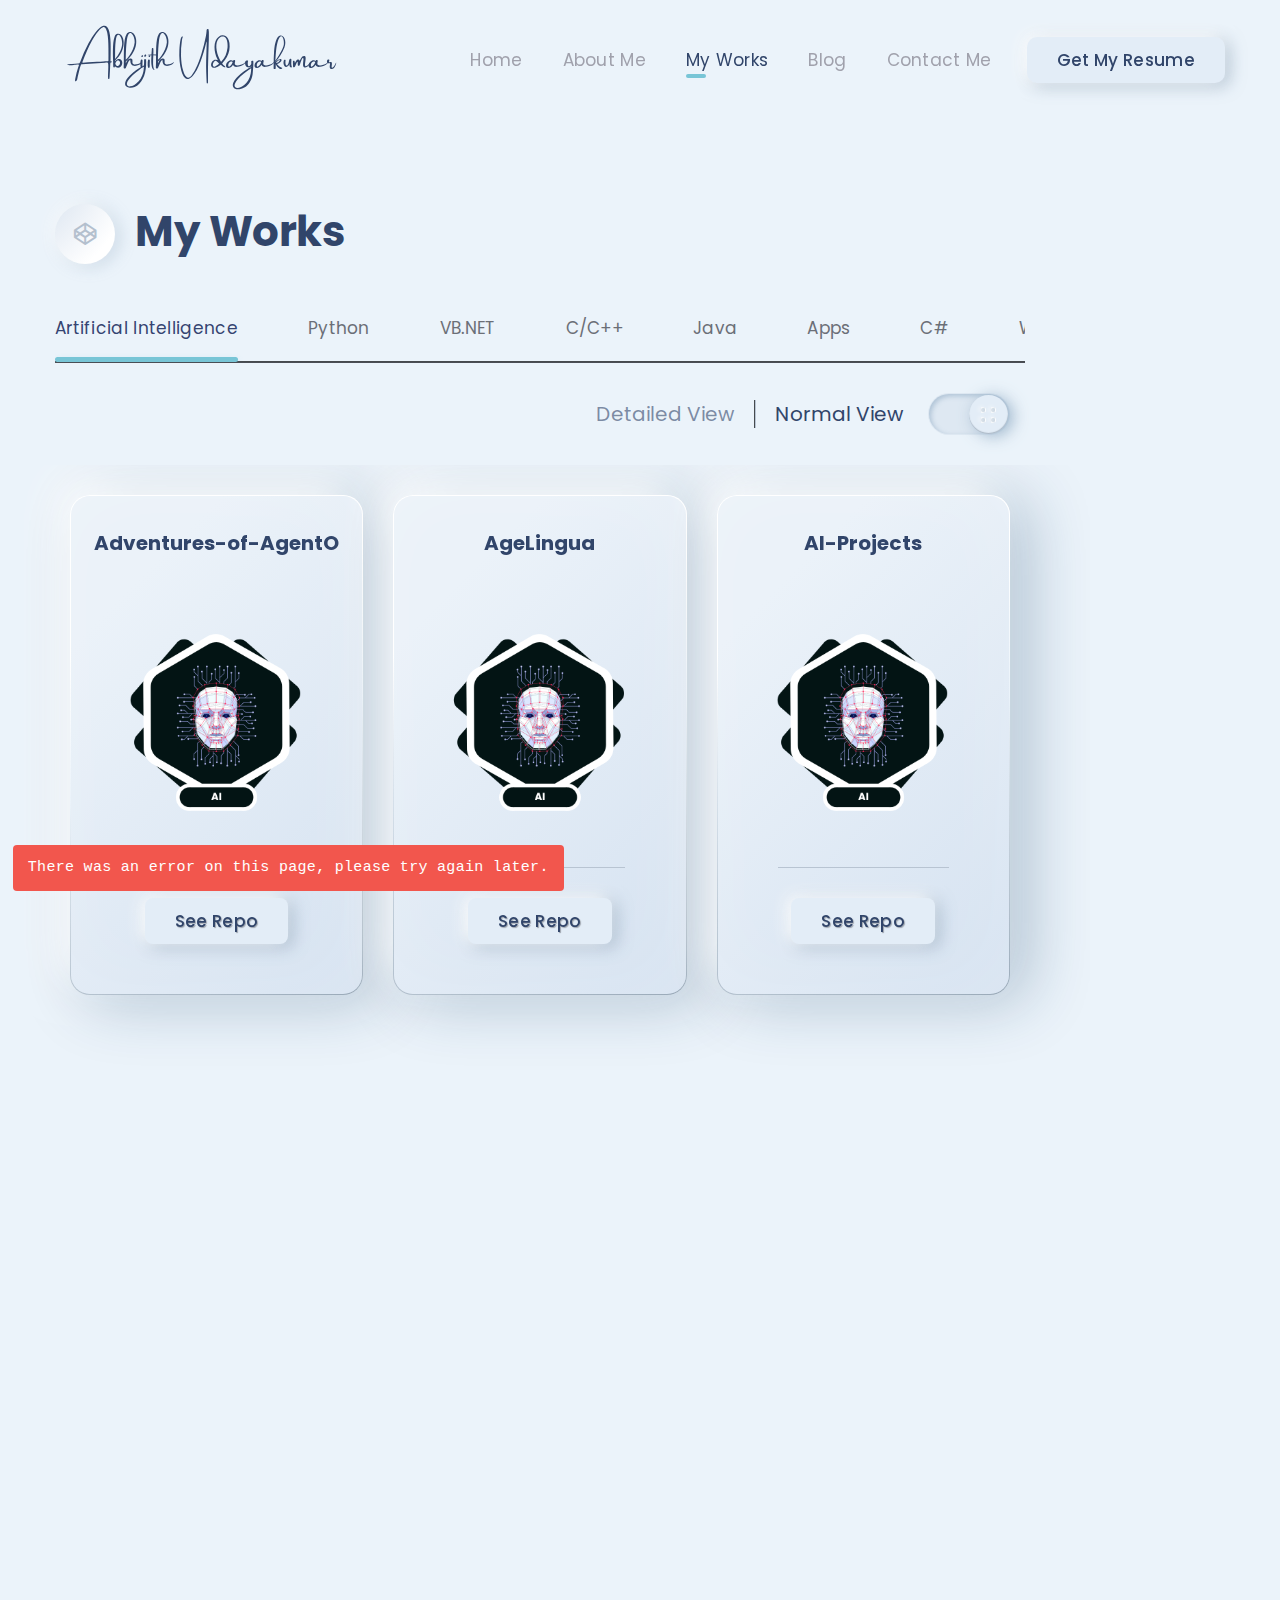
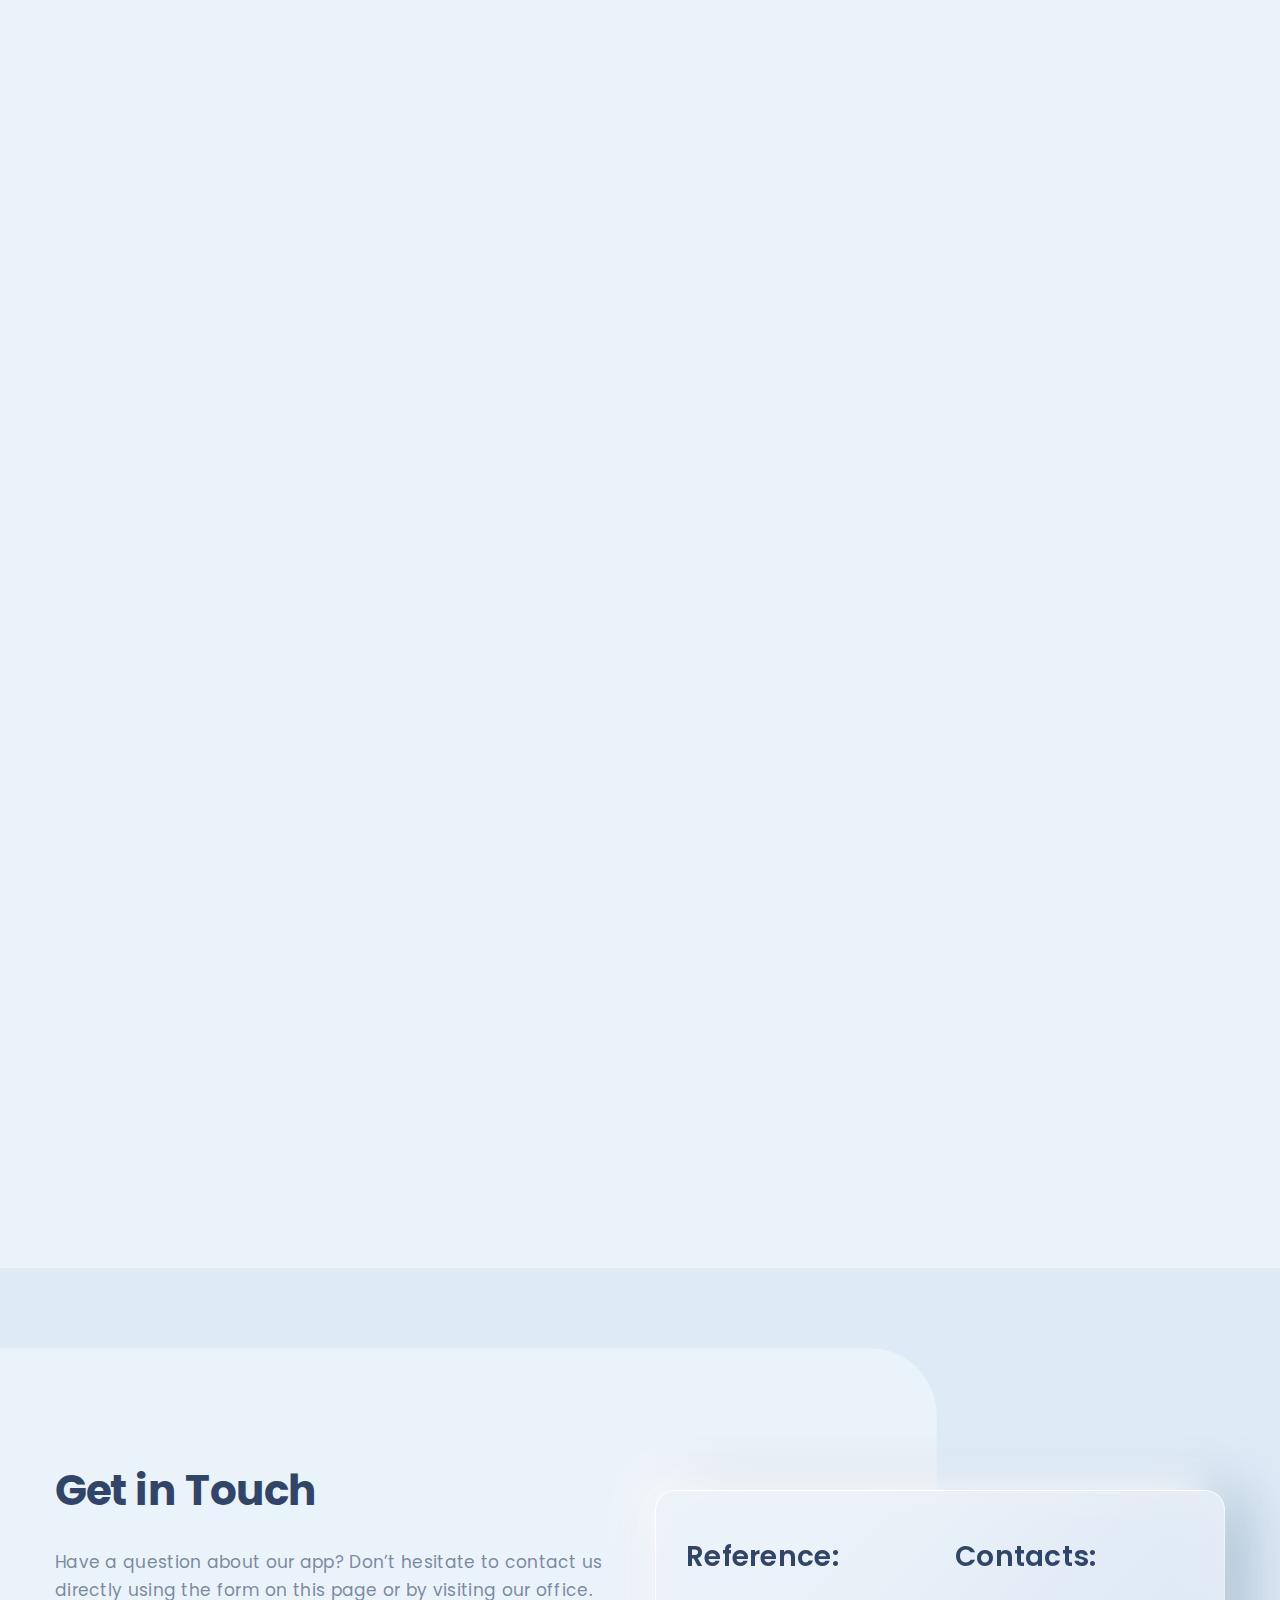
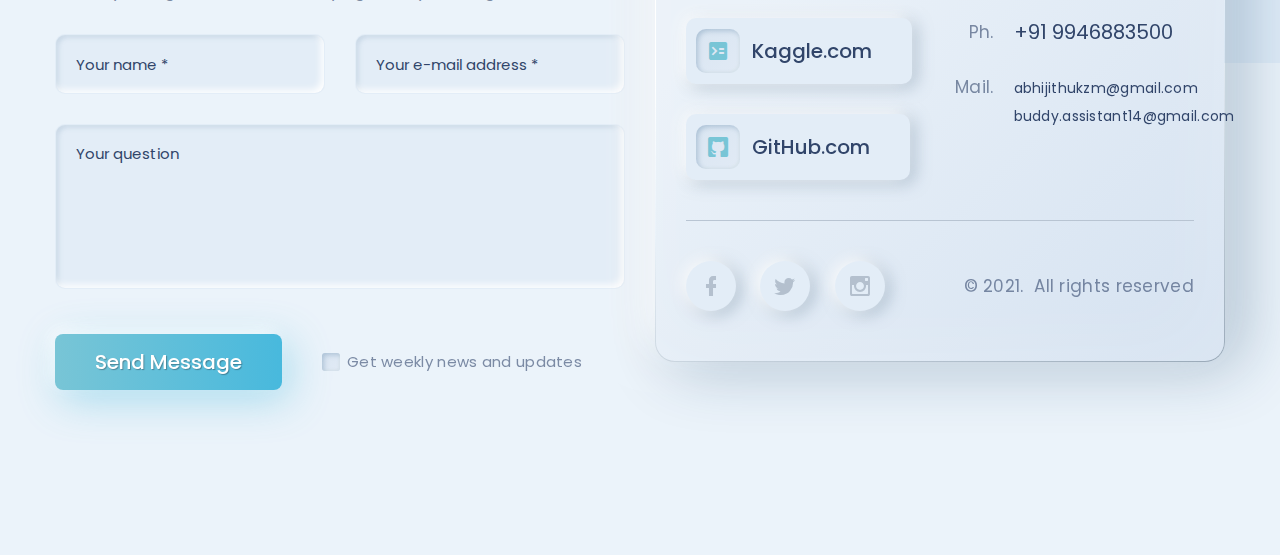
==== work.html @ 02241749 "updated website" ====
<!DOCTYPE html>
<html lang="en" id="zoom_ele">
  <head>
    <title>Abhijith Udayakumar | Portfolio - Works</title>
    <meta charset="utf-8">
    <meta name="viewport" content="width=device-width, height=device-height, initial-scale=1.0">
    <meta http-equiv="X-UA-Compatible" content="IE=edge">
    <script src="components/cdn/3ts2ksMwXvKRuG480KNifJ2_JNM.js"></script><link rel="icon" href="media/favicon.ico" type="image/x-icon">
    <link rel="stylesheet" href="components/base/base-2.css">

    <link rel="preload" as="image" href="media/lang/c.png">
    <link rel="preload" as="image" href="media/lang/cpp.png">
    <link rel="preload" as="image" href="media/lang/csharp.png">
    <link rel="preload" as="image" href="media/lang/dart.png">
    <link rel="preload" as="image" href="media/lang/java.png">
    <link rel="preload" as="image" href="media/lang/jupyter.png">
    <link rel="preload" as="image" href="media/lang/kotlin.png">
    <link rel="preload" as="image" href="media/lang/python.png">
    <link rel="preload" as="image" href="media/lang/vb.png">

    <link rel="preload" as="image" href="media/webs/1.png">
    <link rel="preload" as="image" href="media/webs/2.png">
    <link rel="preload" as="image" href="media/webs/3.png">
    <link rel="preload" as="image" href="media/webs/4.png">
    <link rel="preload" as="image" href="media/webs/5.png">
    <link rel="preload" as="image" href="media/webs/6.png">
    <link rel="preload" as="image" href="media/webs/7.png">
    <link rel="preload" as="image" href="media/webs/8.png">
    <link rel="preload" as="image" href="media/webs/9.png">
    <link rel="preload" as="image" href="media/webs/10.gif">
    <link rel="preload" as="image" href="media/webs/11.png">
    <link rel="preload" as="image" href="media/webs/12.png">
    <link rel="preload" as="image" href="media/webs/13.png">
    <link rel="preload" as="image" href="media/webs/14.png">

    <script src="components/base/core.min.js"></script>
    <script src="components/base/script.js"></script>
    <style type="text/css">
    	#custom.active{
    		color: #354471 !important;
    	}
    	@media only screen and (max-width: 1000px) {
	    	.pc-custom{
	    		display: none !important;
	    	}
    	}
    	@media only screen and (min-width: 1000px) {
	    	.mobile-custom{
	    		display: none !important;
	    	}
	    	.owl-dots
	    	{
	    		display: none !important;
	    	}
	    }
    </style>
    <script type="text/javascript">
    function toggleZoomScreen() {
      var data = document.getElementById('zoom_ele');
       data.style.width = "950px";
       data.style.height = "1080px";
   } 
  </script>
  </head>
  <body>
    <div class="page">
      <!--RD Navbar-->
      <header class="section rd-navbar-wrap">
        <nav class="rd-navbar context">
          <div class="navbar-container">
            <div class="navbar-cell">
              <div class="navbar-panel">
                <button class="navbar-switch" data-multi-switch='{"targets":".rd-navbar","scope":".rd-navbar","isolate":"[data-multi-switch]"}'></button>
                <div class="navbar-logo"><a class="navbar-logo-link" href=""><img class="navbar-logo-inverse" src="media/logo1.svg" alt="Logo" width="300" height="30" loading="lazy"/></a></div>
              </div>
            </div>
            <div class="navbar-spacer"></div>
            <div class="navbar-cell navbar-sidebar">
              <ul class="navbar-navigation rd-navbar-nav fullpage-navigation">
                <li class="navbar-navigation-root-item" data-menuanchor="home"><a class="navbar-navigation-root-link" href="index.html#home">Home</a>
                </li>
                <li class="navbar-navigation-root-item" data-menuanchor="about"><a class="navbar-navigation-root-link" href="index.html#about">About Me</a>
                </li>
                <li class="navbar-navigation-root-item active" data-menuanchor="work"><a class="navbar-navigation-root-link" href="">My Works</a>
                </li>
                
                <li class="navbar-navigation-root-item" data-menuanchor="blog"><a class="navbar-navigation-root-link" href="https://abhijith14.hashnode.dev">Blog</a>
                </li>
                <li class="navbar-navigation-root-item" data-menuanchor="contacts"><a class="navbar-navigation-root-link" href="index.html#contacts">Contact Me</a>
                </li>
              </ul>
            </div>
            <div class="navbar-cell">
              <div class="navbar-subpanel">
                <div class="navbar-subpanel-item">
                  <button class="navbar-button navbar-info-button mdi-dots-vertical" data-multi-switch='{"targets":".rd-navbar","scope":".rd-navbar","class":"navbar-info-active","isolate":"[data-multi-switch]"}'></button>
                  <div class="navbar-info">
                    <button class="btn btn-sm" onclick="window.location.href='https://raw.githubusercontent.com/Abhijith14/Abhijith14/34c38a706bca4529cf2e59bfec46a63a0fd47e17/Resume.pdf';">Get My Resume</button>
                  </div>
                </div>
              </div>
            </div>
          </div>
        </nav>
      </header>
      <br>
      <br>
      <br>
      <br>
      <!-- Features-->
      <section class="section section-md pb-lg-0" id="features">
        <div class="container">
          <div class="row row-10">
            <!-- <div class="col-10 col-sm-8 col-lg-6 col-xxl-7 text-center">
            	<img src="media/image-08-698x554.png" alt="" width="698" height="554">
            </div> -->
            <div class="col-lg-10 col-xxl-12 pb-lg-4">
              <div class="title-icon group-20 mt-xxl-2"><span class="icon icon-circle icon-lg icon-style-4 mdi-codepen"></span>
                <h2 onclick="toggleZoomScreen();">My Works</h2>
              </div>
              <div class="tab tab-line">
                <ul class="nav nav-line nav-line-mod-2 bigger active">
                
            <li class="nav-item" role="presentation"><a id="custom" class="nav-link show active" href="#tabs-1" data-toggle="tab">Artificial Intelligence</a></li>
            
            <li class="nav-item" role="presentation"><a id="custom" class="nav-link" href="#tabs-2" data-toggle="tab">Python</a></li>
            
            <li class="nav-item" role="presentation"><a id="custom" class="nav-link" href="#tabs-3" data-toggle="tab">VB.NET</a></li>
            
            <li class="nav-item" role="presentation"><a id="custom" class="nav-link" href="#tabs-4" data-toggle="tab">C/C++</a></li>
            
            <li class="nav-item" role="presentation"><a id="custom" class="nav-link" href="#tabs-5" data-toggle="tab">Java</a></li>
            
            <li class="nav-item" role="presentation"><a id="custom" class="nav-link" href="#tabs-6" data-toggle="tab">Apps</a></li>
            
            <li class="nav-item" role="presentation"><a id="custom" class="nav-link" href="#tabs-7" data-toggle="tab">C#</a></li>
            
            <li class="nav-item" role="presentation"><a id="custom" class="nav-link" href="#tabs-8" data-toggle="tab">Websites</a></li>
            
            <li class="nav-item" role="presentation"><a id="custom" class="nav-link" href="#tabs-9" data-toggle="tab">Others</a></li>
            
                 <!-- <li class="nav-item" role="presentation"><a id="custom" class="nav-link show active" href="#tabs-1-1" data-toggle="tab">Python</a></li>
                  <li class="nav-item" role="presentation"><a id="custom" class="nav-link" href="#tabs-1-2" data-toggle="tab">Machine Learning</a></li>
                  <li class="nav-item" role="presentation"><a id="custom" class="nav-link" href="#tabs-1-3" data-toggle="tab">Java</a></li>
                  <li class="nav-item" role="presentation"><a id="custom" class="nav-link" href="#tabs-1-4" data-toggle="tab">C/C++</a></li>
                  <li class="nav-item" role="presentation"><a id="custom" class="nav-link" href="#tabs-1-5" data-toggle="tab">C#</a></li>
                  <li class="nav-item" role="presentation"><a id="custom" class="nav-link" href="#tabs-1-6" data-toggle="tab">VB.NET</a></li>
                  <li class="nav-item" role="presentation"><a id="custom" class="nav-link" href="#tabs-1-7" data-toggle="tab">Websites</a></li>
                  <li class="nav-item" role="presentation"><a id="custom" class="nav-link" href="#tabs-1-8" data-toggle="tab">Apps</a></li> -->
                </ul>
                <!-- Tab panes-->
                <div class="tab-content pt-3">
                  
    
    <!-- Artificial Intelligence -->
    
            <div class="tab-pane fade show active" id="tabs-1">
            
                    <div class="container position-relative">
          <div class="group-20 d-sm-flex align-items-sm-end justify-content-sm-between text-center">
            <h2></h2>
            <div>
                    <!-- Multi switch-->
                    <div class="switch-text group-25 d-inline-flex align-items-center justify-content-center" id="multiswitch">
                      <div><span class="switch-text-left biggest">Detailed View</span><span class="switch-text-right biggest ml-2 border-left pl-2">Normal View</span></div>
                            <div class="switch-toggle-modern" data-multi-switch='{"targets":"#multiswitch, #pricing-group","state":true}'>
                              <div class="guide"></div>
                              <div class="slider">
                                <div class="slider-dot"></div>
                                <div class="slider-dot"></div>
                              </div>
                            </div>
                    </div>
            </div>
          </div>

          <div class="pricing-group offset-xs" id="pricing-group">
            <!-- Row 1 -->
                <div class="owl-carousel owl-style-1 owl-item-end" data-owl="{&quot;loop&quot;:false,&quot;mouseDrag&quot;:false,&quot;dots&quot;:true,&quot;autoplay&quot;:false,&quot;responsive&quot;:{&quot;768&quot;:{&quot;items&quot;:2},&quot;992&quot;:{&quot;items&quot;:3},&quot;1600&quot;:{&quot;items&quot;:3,&quot;margin&quot;:90}}}">
            
        <!-- Project 1 -->
                    <article class="pricing pricing-primary block block-sm block-center" data-animate='{"class":"fadeInUp"}'><div class="pricing-body">
                        <div class="pricing-title biggest h2">Adventures-of-AgentO</div>
                        <img src="media/lang/ai.png" loading="lazy">
                        <div class="pricing-divider">
                          <hr class="divider">
                        </div>
                        <div class="pricing-list pricing-year">
                          
                          <ul class="list list-marked-check d-inline-block text-left">
                            <li class="list-item">Contributors : 1</li>
                            <li class="list-item">Issues : 0</li>
                            <li class="list-item">Stars : 6</li>
                            <li class="list-item">Forks : 0</li>
                            <li class="list-item disabled">Description : Adventures of Agent Omanakuttan, a prolog code.</li>
                          </ul>
                        </div>
                        <div class="pricing-btn">
                          <button class="btn btn-sm" onclick='window.open("https://github.com/Abhijith14/Adventures-of-AgentO");'>See Repo</button>
                        </div>
                      </div>
                    </article>
        
        <!-- Project 2 -->
                    <article class="pricing pricing-primary block block-sm block-center" data-animate='{"class":"fadeInUp"}'><div class="pricing-body">
                        <div class="pricing-title biggest h2">AgeLingua</div>
                        <img src="media/lang/ai.png" loading="lazy">
                        <div class="pricing-divider">
                          <hr class="divider">
                        </div>
                        <div class="pricing-list pricing-year">
                          
                          <ul class="list list-marked-check d-inline-block text-left">
                            <li class="list-item">Contributors : 1</li>
                            <li class="list-item">Issues : 0</li>
                            <li class="list-item">Stars : 2</li>
                            <li class="list-item">Forks : 0</li>
                            <li class="list-item disabled">Description : Analysing dialogues between speakers of different ages</li>
                          </ul>
                        </div>
                        <div class="pricing-btn">
                          <button class="btn btn-sm" onclick='window.open("https://github.com/Abhijith14/AgeLingua");'>See Repo</button>
                        </div>
                      </div>
                    </article>
        
        <!-- Project 3 -->
                    <article class="pricing pricing-primary block block-sm block-center" data-animate='{"class":"fadeInUp"}'><div class="pricing-body">
                        <div class="pricing-title biggest h2">AI-Projects</div>
                        <img src="media/lang/ai.png" loading="lazy">
                        <div class="pricing-divider">
                          <hr class="divider">
                        </div>
                        <div class="pricing-list pricing-year">
                          
                          <ul class="list list-marked-check d-inline-block text-left">
                            <li class="list-item">Contributors : 1</li>
                            <li class="list-item">Issues : 0</li>
                            <li class="list-item">Stars : 7</li>
                            <li class="list-item">Forks : 0</li>
                            <li class="list-item disabled">Description : Projects and assessments that I do for my masters degree</li>
                          </ul>
                        </div>
                        <div class="pricing-btn">
                          <button class="btn btn-sm" onclick='window.open("https://github.com/Abhijith14/AI-Projects");'>See Repo</button>
                        </div>
                      </div>
                    </article>
        <!-- mobile view -->
                        <!-- Project 4 (in mobile) -->
                        <article class="pricing pricing-primary block block-sm block-center mobile-custom"
                          data-animate='{"class":"fadeInUp"}'>
                          <div class="pricing-body">
                            <div class="pricing-title biggest h2">Blood-Cell-Classification-CNN</div>
                            <img src="media/lang/ai.png" loading="lazy">
                            <div class="pricing-divider">
                              <hr class="divider">
                            </div>
                            <div class="pricing-list pricing-year">

                              <ul class="list list-marked-check d-inline-block text-left">
                                <li class="list-item">Contributors : 1</li>
                                <li class="list-item">Issues : 0</li>
                                <li class="list-item">Stars : 7</li>
                                <li class="list-item">Forks : 0</li>
                                <li class="list-item disabled">Description : Blood Cell Classification - CNN
                                </li>
                              </ul>
                            </div>
                            <div class="pricing-btn">
                              <button class="btn btn-sm"
                                onclick='window.open("https://github.com/Abhijith14/Blood-Cell-Classification-CNN");'>See
                                Repo</button>
                            </div>
                          </div>
                        </article>
        
                        <!-- Project 5 (in mobile) -->
                        <article class="pricing pricing-primary block block-sm block-center mobile-custom"
                          data-animate='{"class":"fadeInUp"}'>
                          <div class="pricing-body">
                            <div class="pricing-title biggest h2">Body-Fat-prediction-Regression</div>
                            <img src="media/lang/ai.png" loading="lazy">
                            <div class="pricing-divider">
                              <hr class="divider">
                            </div>
                            <div class="pricing-list pricing-year">

                              <ul class="list list-marked-check d-inline-block text-left">
                                <li class="list-item">Contributors : 1</li>
                                <li class="list-item">Issues : 0</li>
                                <li class="list-item">Stars : 7</li>
                                <li class="list-item">Forks : 0</li>
                                <li class="list-item disabled">Description : Body Fat prediction - Regression
                                </li>
                              </ul>
                            </div>
                            <div class="pricing-btn">
                              <button class="btn btn-sm"
                                onclick='window.open("https://github.com/Abhijith14/Body-Fat-prediction-Regression");'>See
                                Repo</button>
                            </div>
                          </div>
                        </article>
        
                        <!-- Project 6 (in mobile) -->
                        <article class="pricing pricing-primary block block-sm block-center mobile-custom"
                          data-animate='{"class":"fadeInUp"}'>
                          <div class="pricing-body">
                            <div class="pricing-title biggest h2">Cognitive-Application</div>
                            <img src="media/lang/ai.png" loading="lazy">
                            <div class="pricing-divider">
                              <hr class="divider">
                            </div>
                            <div class="pricing-list pricing-year">

                              <ul class="list list-marked-check d-inline-block text-left">
                                <li class="list-item">Contributors : 1</li>
                                <li class="list-item">Issues : 0</li>
                                <li class="list-item">Stars : 7</li>
                                <li class="list-item">Forks : 0</li>
                                <li class="list-item disabled">Description : Tasks from Cognitive Application Program
                                </li>
                              </ul>
                            </div>
                            <div class="pricing-btn">
                              <button class="btn btn-sm"
                                onclick='window.open("https://github.com/Abhijith14/Cognitive-Application");'>See
                                Repo</button>
                            </div>
                          </div>
                        </article>
        
                        <!-- Project 7 (in mobile) -->
                        <article class="pricing pricing-primary block block-sm block-center mobile-custom"
                          data-animate='{"class":"fadeInUp"}'>
                          <div class="pricing-body">
                            <div class="pricing-title biggest h2">Data-Analysis-Python</div>
                            <img src="media/lang/ai.png" loading="lazy">
                            <div class="pricing-divider">
                              <hr class="divider">
                            </div>
                            <div class="pricing-list pricing-year">

                              <ul class="list list-marked-check d-inline-block text-left">
                                <li class="list-item">Contributors : 1</li>
                                <li class="list-item">Issues : 0</li>
                                <li class="list-item">Stars : 10</li>
                                <li class="list-item">Forks : 0</li>
                                <li class="list-item disabled">Description : This covers all the basic fundamentals of data analysis with Python and Pandas. All codes and visualization results can be found.
                                </li>
                              </ul>
                            </div>
                            <div class="pricing-btn">
                              <button class="btn btn-sm"
                                onclick='window.open("https://github.com/Abhijith14/Data-Analysis-Python");'>See
                                Repo</button>
                            </div>
                          </div>
                        </article>
        
                        <!-- Project 8 (in mobile) -->
                        <article class="pricing pricing-primary block block-sm block-center mobile-custom"
                          data-animate='{"class":"fadeInUp"}'>
                          <div class="pricing-body">
                            <div class="pricing-title biggest h2">data-science-interviews</div>
                            <img src="media/lang/ai.png" loading="lazy">
                            <div class="pricing-divider">
                              <hr class="divider">
                            </div>
                            <div class="pricing-list pricing-year">

                              <ul class="list list-marked-check d-inline-block text-left">
                                <li class="list-item">Contributors : 70</li>
                                <li class="list-item">Issues : 0</li>
                                <li class="list-item">Stars : 10</li>
                                <li class="list-item">Forks : 0</li>
                                <li class="list-item disabled">Description : Data science interview questions and answers
                                </li>
                              </ul>
                            </div>
                            <div class="pricing-btn">
                              <button class="btn btn-sm"
                                onclick='window.open("https://github.com/Abhijith14/data-science-interviews");'>See
                                Repo</button>
                            </div>
                          </div>
                        </article>
        
                        <!-- Project 9 (in mobile) -->
                        <article class="pricing pricing-primary block block-sm block-center mobile-custom"
                          data-animate='{"class":"fadeInUp"}'>
                          <div class="pricing-body">
                            <div class="pricing-title biggest h2">Decision-Making-and-Decision-Trees-Symbolic-AI</div>
                            <img src="media/lang/ai.png" loading="lazy">
                            <div class="pricing-divider">
                              <hr class="divider">
                            </div>
                            <div class="pricing-list pricing-year">

                              <ul class="list list-marked-check d-inline-block text-left">
                                <li class="list-item">Contributors : 1</li>
                                <li class="list-item">Issues : 0</li>
                                <li class="list-item">Stars : 7</li>
                                <li class="list-item">Forks : 0</li>
                                <li class="list-item disabled">Description : Decision Making and Decision Trees - Symbolic AI
                                </li>
                              </ul>
                            </div>
                            <div class="pricing-btn">
                              <button class="btn btn-sm"
                                onclick='window.open("https://github.com/Abhijith14/Decision-Making-and-Decision-Trees-Symbolic-AI");'>See
                                Repo</button>
                            </div>
                          </div>
                        </article>
        
                        <!-- Project 10 (in mobile) -->
                        <article class="pricing pricing-primary block block-sm block-center mobile-custom"
                          data-animate='{"class":"fadeInUp"}'>
                          <div class="pricing-body">
                            <div class="pricing-title biggest h2">deep-learning-coursera</div>
                            <img src="media/lang/ai.png" loading="lazy">
                            <div class="pricing-divider">
                              <hr class="divider">
                            </div>
                            <div class="pricing-list pricing-year">

                              <ul class="list list-marked-check d-inline-block text-left">
                                <li class="list-item">Contributors : 6</li>
                                <li class="list-item">Issues : 0</li>
                                <li class="list-item">Stars : 7</li>
                                <li class="list-item">Forks : 0</li>
                                <li class="list-item disabled">Description : Deep Learning Specialization by Andrew Ng on Coursera.
                                </li>
                              </ul>
                            </div>
                            <div class="pricing-btn">
                              <button class="btn btn-sm"
                                onclick='window.open("https://github.com/Abhijith14/deep-learning-coursera");'>See
                                Repo</button>
                            </div>
                          </div>
                        </article>
        
                        <!-- Project 11 (in mobile) -->
                        <article class="pricing pricing-primary block block-sm block-center mobile-custom"
                          data-animate='{"class":"fadeInUp"}'>
                          <div class="pricing-body">
                            <div class="pricing-title biggest h2">DeepCovidX</div>
                            <img src="media/lang/ai.png" loading="lazy">
                            <div class="pricing-divider">
                              <hr class="divider">
                            </div>
                            <div class="pricing-list pricing-year">

                              <ul class="list list-marked-check d-inline-block text-left">
                                <li class="list-item">Contributors : 1</li>
                                <li class="list-item">Issues : 0</li>
                                <li class="list-item">Stars : 2</li>
                                <li class="list-item">Forks : 0</li>
                                <li class="list-item disabled">Description : Detect Covid-19 from Chest X-Ray Images using neural networks
                                </li>
                              </ul>
                            </div>
                            <div class="pricing-btn">
                              <button class="btn btn-sm"
                                onclick='window.open("https://github.com/Abhijith14/DeepCovidX");'>See
                                Repo</button>
                            </div>
                          </div>
                        </article>
        
                        <!-- Project 12 (in mobile) -->
                        <article class="pricing pricing-primary block block-sm block-center mobile-custom"
                          data-animate='{"class":"fadeInUp"}'>
                          <div class="pricing-body">
                            <div class="pricing-title biggest h2">discord-bot</div>
                            <img src="media/lang/ai.png" loading="lazy">
                            <div class="pricing-divider">
                              <hr class="divider">
                            </div>
                            <div class="pricing-list pricing-year">

                              <ul class="list list-marked-check d-inline-block text-left">
                                <li class="list-item">Contributors : 1</li>
                                <li class="list-item">Issues : 0</li>
                                <li class="list-item">Stars : 11</li>
                                <li class="list-item">Forks : 13</li>
                                <li class="list-item disabled">Description : A feature-rich bot for Discord. Add bot to your server, 👇
                                </li>
                              </ul>
                            </div>
                            <div class="pricing-btn">
                              <button class="btn btn-sm"
                                onclick='window.open("https://github.com/Abhijith14/discord-bot");'>See
                                Repo</button>
                            </div>
                          </div>
                        </article>
        
                        <!-- Project 13 (in mobile) -->
                        <article class="pricing pricing-primary block block-sm block-center mobile-custom"
                          data-animate='{"class":"fadeInUp"}'>
                          <div class="pricing-body">
                            <div class="pricing-title biggest h2">Ear-segmentation-ai</div>
                            <img src="media/lang/ai.png" loading="lazy">
                            <div class="pricing-divider">
                              <hr class="divider">
                            </div>
                            <div class="pricing-list pricing-year">

                              <ul class="list list-marked-check d-inline-block text-left">
                                <li class="list-item">Contributors : 2</li>
                                <li class="list-item">Issues : 0</li>
                                <li class="list-item">Stars : 7</li>
                                <li class="list-item">Forks : 0</li>
                                <li class="list-item disabled">Description : 
                                </li>
                              </ul>
                            </div>
                            <div class="pricing-btn">
                              <button class="btn btn-sm"
                                onclick='window.open("https://github.com/Abhijith14/Ear-segmentation-ai");'>See
                                Repo</button>
                            </div>
                          </div>
                        </article>
        
                        <!-- Project 14 (in mobile) -->
                        <article class="pricing pricing-primary block block-sm block-center mobile-custom"
                          data-animate='{"class":"fadeInUp"}'>
                          <div class="pricing-body">
                            <div class="pricing-title biggest h2">ECG-Classification</div>
                            <img src="media/lang/ai.png" loading="lazy">
                            <div class="pricing-divider">
                              <hr class="divider">
                            </div>
                            <div class="pricing-list pricing-year">

                              <ul class="list list-marked-check d-inline-block text-left">
                                <li class="list-item">Contributors : 1</li>
                                <li class="list-item">Issues : 0</li>
                                <li class="list-item">Stars : 7</li>
                                <li class="list-item">Forks : 0</li>
                                <li class="list-item disabled">Description : ECG Classification
                                </li>
                              </ul>
                            </div>
                            <div class="pricing-btn">
                              <button class="btn btn-sm"
                                onclick='window.open("https://github.com/Abhijith14/ECG-Classification");'>See
                                Repo</button>
                            </div>
                          </div>
                        </article>
        
                        <!-- Project 15 (in mobile) -->
                        <article class="pricing pricing-primary block block-sm block-center mobile-custom"
                          data-animate='{"class":"fadeInUp"}'>
                          <div class="pricing-body">
                            <div class="pricing-title biggest h2">ECG-Classification-RNN</div>
                            <img src="media/lang/ai.png" loading="lazy">
                            <div class="pricing-divider">
                              <hr class="divider">
                            </div>
                            <div class="pricing-list pricing-year">

                              <ul class="list list-marked-check d-inline-block text-left">
                                <li class="list-item">Contributors : 1</li>
                                <li class="list-item">Issues : 0</li>
                                <li class="list-item">Stars : 7</li>
                                <li class="list-item">Forks : 0</li>
                                <li class="list-item disabled">Description : ECG Classification - RNN
                                </li>
                              </ul>
                            </div>
                            <div class="pricing-btn">
                              <button class="btn btn-sm"
                                onclick='window.open("https://github.com/Abhijith14/ECG-Classification-RNN");'>See
                                Repo</button>
                            </div>
                          </div>
                        </article>
        
                        <!-- Project 16 (in mobile) -->
                        <article class="pricing pricing-primary block block-sm block-center mobile-custom"
                          data-animate='{"class":"fadeInUp"}'>
                          <div class="pricing-body">
                            <div class="pricing-title biggest h2">FOL-Symbolic-AI</div>
                            <img src="media/lang/ai.png" loading="lazy">
                            <div class="pricing-divider">
                              <hr class="divider">
                            </div>
                            <div class="pricing-list pricing-year">

                              <ul class="list list-marked-check d-inline-block text-left">
                                <li class="list-item">Contributors : 1</li>
                                <li class="list-item">Issues : 0</li>
                                <li class="list-item">Stars : 7</li>
                                <li class="list-item">Forks : 0</li>
                                <li class="list-item disabled">Description : FOL - Symbolic AI
                                </li>
                              </ul>
                            </div>
                            <div class="pricing-btn">
                              <button class="btn btn-sm"
                                onclick='window.open("https://github.com/Abhijith14/FOL-Symbolic-AI");'>See
                                Repo</button>
                            </div>
                          </div>
                        </article>
        
                        <!-- Project 17 (in mobile) -->
                        <article class="pricing pricing-primary block block-sm block-center mobile-custom"
                          data-animate='{"class":"fadeInUp"}'>
                          <div class="pricing-body">
                            <div class="pricing-title biggest h2">Footalytics</div>
                            <img src="media/lang/ai.png" loading="lazy">
                            <div class="pricing-divider">
                              <hr class="divider">
                            </div>
                            <div class="pricing-list pricing-year">

                              <ul class="list list-marked-check d-inline-block text-left">
                                <li class="list-item">Contributors : 1</li>
                                <li class="list-item">Issues : 0</li>
                                <li class="list-item">Stars : 2</li>
                                <li class="list-item">Forks : 0</li>
                                <li class="list-item disabled">Description : An intelligent sports search engine using Arria NLG tool
                                </li>
                              </ul>
                            </div>
                            <div class="pricing-btn">
                              <button class="btn btn-sm"
                                onclick='window.open("https://github.com/Abhijith14/Footalytics");'>See
                                Repo</button>
                            </div>
                          </div>
                        </article>
        
                        <!-- Project 18 (in mobile) -->
                        <article class="pricing pricing-primary block block-sm block-center mobile-custom"
                          data-animate='{"class":"fadeInUp"}'>
                          <div class="pricing-body">
                            <div class="pricing-title biggest h2">FrozenRL</div>
                            <img src="media/lang/ai.png" loading="lazy">
                            <div class="pricing-divider">
                              <hr class="divider">
                            </div>
                            <div class="pricing-list pricing-year">

                              <ul class="list list-marked-check d-inline-block text-left">
                                <li class="list-item">Contributors : 1</li>
                                <li class="list-item">Issues : 0</li>
                                <li class="list-item">Stars : 2</li>
                                <li class="list-item">Forks : 0</li>
                                <li class="list-item disabled">Description : Reinforcement learning on the FrozenLake-v1 environment
                                </li>
                              </ul>
                            </div>
                            <div class="pricing-btn">
                              <button class="btn btn-sm"
                                onclick='window.open("https://github.com/Abhijith14/FrozenRL");'>See
                                Repo</button>
                            </div>
                          </div>
                        </article>
        
                        <!-- Project 19 (in mobile) -->
                        <article class="pricing pricing-primary block block-sm block-center mobile-custom"
                          data-animate='{"class":"fadeInUp"}'>
                          <div class="pricing-body">
                            <div class="pricing-title biggest h2">IBM-Machine-Learning</div>
                            <img src="media/lang/ai.png" loading="lazy">
                            <div class="pricing-divider">
                              <hr class="divider">
                            </div>
                            <div class="pricing-list pricing-year">

                              <ul class="list list-marked-check d-inline-block text-left">
                                <li class="list-item">Contributors : 1</li>
                                <li class="list-item">Issues : 0</li>
                                <li class="list-item">Stars : 7</li>
                                <li class="list-item">Forks : 0</li>
                                <li class="list-item disabled">Description : Machine Learning, Time Series & Survival Analysis. Develop working skills in the main areas of Machine Learning: Supervised Learning, Unsupervised Learning, Deep Learning, and Reinforcement Learning. Also gain practice in specialized topics such as Time Series Analysis and Survival Analysis.
                                </li>
                              </ul>
                            </div>
                            <div class="pricing-btn">
                              <button class="btn btn-sm"
                                onclick='window.open("https://github.com/Abhijith14/IBM-Machine-Learning");'>See
                                Repo</button>
                            </div>
                          </div>
                        </article>
        
                        <!-- Project 20 (in mobile) -->
                        <article class="pricing pricing-primary block block-sm block-center mobile-custom"
                          data-animate='{"class":"fadeInUp"}'>
                          <div class="pricing-body">
                            <div class="pricing-title biggest h2">JOCUND</div>
                            <img src="https://raw.githubusercontent.com/Abhijith14/JOCUND/master/readme_assets/logo.png" loading="lazy">
                            <div class="pricing-divider">
                              <hr class="divider">
                            </div>
                            <div class="pricing-list pricing-year">

                              <ul class="list list-marked-check d-inline-block text-left">
                                <li class="list-item">Contributors : 2</li>
                                <li class="list-item">Issues : 0</li>
                                <li class="list-item">Stars : 7</li>
                                <li class="list-item">Forks : 0</li>
                                <li class="list-item disabled">Description : A Project for IEEE HACKATHON
                                </li>
                              </ul>
                            </div>
                            <div class="pricing-btn">
                              <button class="btn btn-sm"
                                onclick='window.open("https://github.com/Abhijith14/JOCUND");'>See
                                Repo</button>
                            </div>
                          </div>
                        </article>
        
                        <!-- Project 21 (in mobile) -->
                        <article class="pricing pricing-primary block block-sm block-center mobile-custom"
                          data-animate='{"class":"fadeInUp"}'>
                          <div class="pricing-body">
                            <div class="pricing-title biggest h2">learnopencv</div>
                            <img src="media/lang/ai.png" loading="lazy">
                            <div class="pricing-divider">
                              <hr class="divider">
                            </div>
                            <div class="pricing-list pricing-year">

                              <ul class="list list-marked-check d-inline-block text-left">
                                <li class="list-item">Contributors : 56</li>
                                <li class="list-item">Issues : 0</li>
                                <li class="list-item">Stars : 7</li>
                                <li class="list-item">Forks : 0</li>
                                <li class="list-item disabled">Description : Learn OpenCV  : C++ and Python Examples
                                </li>
                              </ul>
                            </div>
                            <div class="pricing-btn">
                              <button class="btn btn-sm"
                                onclick='window.open("https://github.com/Abhijith14/learnopencv");'>See
                                Repo</button>
                            </div>
                          </div>
                        </article>
        
                        <!-- Project 22 (in mobile) -->
                        <article class="pricing pricing-primary block block-sm block-center mobile-custom"
                          data-animate='{"class":"fadeInUp"}'>
                          <div class="pricing-body">
                            <div class="pricing-title biggest h2">MachineLearningDocs</div>
                            <img src="media/lang/ai.png" loading="lazy">
                            <div class="pricing-divider">
                              <hr class="divider">
                            </div>
                            <div class="pricing-list pricing-year">

                              <ul class="list list-marked-check d-inline-block text-left">
                                <li class="list-item">Contributors : 1</li>
                                <li class="list-item">Issues : 0</li>
                                <li class="list-item">Stars : 7</li>
                                <li class="list-item">Forks : 0</li>
                                <li class="list-item disabled">Description : Learn ML
                                </li>
                              </ul>
                            </div>
                            <div class="pricing-btn">
                              <button class="btn btn-sm"
                                onclick='window.open("https://github.com/Abhijith14/MachineLearningDocs");'>See
                                Repo</button>
                            </div>
                          </div>
                        </article>
        
                        <!-- Project 23 (in mobile) -->
                        <article class="pricing pricing-primary block block-sm block-center mobile-custom"
                          data-animate='{"class":"fadeInUp"}'>
                          <div class="pricing-body">
                            <div class="pricing-title biggest h2">MindTheGame</div>
                            <img src="media/lang/ai.png" loading="lazy">
                            <div class="pricing-divider">
                              <hr class="divider">
                            </div>
                            <div class="pricing-list pricing-year">

                              <ul class="list list-marked-check d-inline-block text-left">
                                <li class="list-item">Contributors : 1</li>
                                <li class="list-item">Issues : 0</li>
                                <li class="list-item">Stars : 7</li>
                                <li class="list-item">Forks : 0</li>
                                <li class="list-item disabled">Description : An assessment based on Game Theory.
                                </li>
                              </ul>
                            </div>
                            <div class="pricing-btn">
                              <button class="btn btn-sm"
                                onclick='window.open("https://github.com/Abhijith14/MindTheGame");'>See
                                Repo</button>
                            </div>
                          </div>
                        </article>
        
                        <!-- Project 24 (in mobile) -->
                        <article class="pricing pricing-primary block block-sm block-center mobile-custom"
                          data-animate='{"class":"fadeInUp"}'>
                          <div class="pricing-body">
                            <div class="pricing-title biggest h2">MyCaptain</div>
                            <img src="https://raw.githubusercontent.com/Abhijith14/MyCaptain/main/readme_assets/logo.png" loading="lazy">
                            <div class="pricing-divider">
                              <hr class="divider">
                            </div>
                            <div class="pricing-list pricing-year">

                              <ul class="list list-marked-check d-inline-block text-left">
                                <li class="list-item">Contributors : 1</li>
                                <li class="list-item">Issues : 0</li>
                                <li class="list-item">Stars : 10</li>
                                <li class="list-item">Forks : 1</li>
                                <li class="list-item disabled">Description : 
                                </li>
                              </ul>
                            </div>
                            <div class="pricing-btn">
                              <button class="btn btn-sm"
                                onclick='window.open("https://github.com/Abhijith14/MyCaptain");'>See
                                Repo</button>
                            </div>
                          </div>
                        </article>
        
                        <!-- Project 25 (in mobile) -->
                        <article class="pricing pricing-primary block block-sm block-center mobile-custom"
                          data-animate='{"class":"fadeInUp"}'>
                          <div class="pricing-body">
                            <div class="pricing-title biggest h2">OctaPuzzle-AIMA-Python</div>
                            <img src="media/lang/ai.png" loading="lazy">
                            <div class="pricing-divider">
                              <hr class="divider">
                            </div>
                            <div class="pricing-list pricing-year">

                              <ul class="list list-marked-check d-inline-block text-left">
                                <li class="list-item">Contributors : 1</li>
                                <li class="list-item">Issues : 0</li>
                                <li class="list-item">Stars : 7</li>
                                <li class="list-item">Forks : 0</li>
                                <li class="list-item disabled">Description : 
                                </li>
                              </ul>
                            </div>
                            <div class="pricing-btn">
                              <button class="btn btn-sm"
                                onclick='window.open("https://github.com/Abhijith14/OctaPuzzle-AIMA-Python");'>See
                                Repo</button>
                            </div>
                          </div>
                        </article>
        
                        <!-- Project 26 (in mobile) -->
                        <article class="pricing pricing-primary block block-sm block-center mobile-custom"
                          data-animate='{"class":"fadeInUp"}'>
                          <div class="pricing-body">
                            <div class="pricing-title biggest h2">OpenCV-projects</div>
                            <img src="media/lang/ai.png" loading="lazy">
                            <div class="pricing-divider">
                              <hr class="divider">
                            </div>
                            <div class="pricing-list pricing-year">

                              <ul class="list list-marked-check d-inline-block text-left">
                                <li class="list-item">Contributors : 1</li>
                                <li class="list-item">Issues : 0</li>
                                <li class="list-item">Stars : 8</li>
                                <li class="list-item">Forks : 0</li>
                                <li class="list-item disabled">Description : Computer Vision Projects - OpenCV
                                </li>
                              </ul>
                            </div>
                            <div class="pricing-btn">
                              <button class="btn btn-sm"
                                onclick='window.open("https://github.com/Abhijith14/OpenCV-projects");'>See
                                Repo</button>
                            </div>
                          </div>
                        </article>
        
                        <!-- Project 27 (in mobile) -->
                        <article class="pricing pricing-primary block block-sm block-center mobile-custom"
                          data-animate='{"class":"fadeInUp"}'>
                          <div class="pricing-body">
                            <div class="pricing-title biggest h2">Project-CVM</div>
                            <img src="media/lang/ai.png" loading="lazy">
                            <div class="pricing-divider">
                              <hr class="divider">
                            </div>
                            <div class="pricing-list pricing-year">

                              <ul class="list list-marked-check d-inline-block text-left">
                                <li class="list-item">Contributors : 1</li>
                                <li class="list-item">Issues : 0</li>
                                <li class="list-item">Stars : 7</li>
                                <li class="list-item">Forks : 0</li>
                                <li class="list-item disabled">Description : A COMPUTER VISION PROJECT USING GOOGLE MEDIAPIPE
                                </li>
                              </ul>
                            </div>
                            <div class="pricing-btn">
                              <button class="btn btn-sm"
                                onclick='window.open("https://github.com/Abhijith14/Project-CVM");'>See
                                Repo</button>
                            </div>
                          </div>
                        </article>
        
                        <!-- Project 28 (in mobile) -->
                        <article class="pricing pricing-primary block block-sm block-center mobile-custom"
                          data-animate='{"class":"fadeInUp"}'>
                          <div class="pricing-body">
                            <div class="pricing-title biggest h2">PythonProjects</div>
                            <img src="media/lang/ai.png" loading="lazy">
                            <div class="pricing-divider">
                              <hr class="divider">
                            </div>
                            <div class="pricing-list pricing-year">

                              <ul class="list list-marked-check d-inline-block text-left">
                                <li class="list-item">Contributors : 1</li>
                                <li class="list-item">Issues : 0</li>
                                <li class="list-item">Stars : 9</li>
                                <li class="list-item">Forks : 0</li>
                                <li class="list-item disabled">Description : Python Projects on Data Analysis and Visualization
                                </li>
                              </ul>
                            </div>
                            <div class="pricing-btn">
                              <button class="btn btn-sm"
                                onclick='window.open("https://github.com/Abhijith14/PythonProjects");'>See
                                Repo</button>
                            </div>
                          </div>
                        </article>
        
                        <!-- Project 29 (in mobile) -->
                        <article class="pricing pricing-primary block block-sm block-center mobile-custom"
                          data-animate='{"class":"fadeInUp"}'>
                          <div class="pricing-body">
                            <div class="pricing-title biggest h2">ReinforcementLearning-Basics</div>
                            <img src="media/lang/ai.png" loading="lazy">
                            <div class="pricing-divider">
                              <hr class="divider">
                            </div>
                            <div class="pricing-list pricing-year">

                              <ul class="list list-marked-check d-inline-block text-left">
                                <li class="list-item">Contributors : 1</li>
                                <li class="list-item">Issues : 0</li>
                                <li class="list-item">Stars : 7</li>
                                <li class="list-item">Forks : 0</li>
                                <li class="list-item disabled">Description : 
                                </li>
                              </ul>
                            </div>
                            <div class="pricing-btn">
                              <button class="btn btn-sm"
                                onclick='window.open("https://github.com/Abhijith14/ReinforcementLearning-Basics");'>See
                                Repo</button>
                            </div>
                          </div>
                        </article>
        
                        <!-- Project 30 (in mobile) -->
                        <article class="pricing pricing-primary block block-sm block-center mobile-custom"
                          data-animate='{"class":"fadeInUp"}'>
                          <div class="pricing-body">
                            <div class="pricing-title biggest h2">RockPaperScissors</div>
                            <img src="https://raw.githubusercontent.com/Abhijith14/RockPaperScissors/master/readme_assets/logo.png" loading="lazy">
                            <div class="pricing-divider">
                              <hr class="divider">
                            </div>
                            <div class="pricing-list pricing-year">

                              <ul class="list list-marked-check d-inline-block text-left">
                                <li class="list-item">Contributors : 1</li>
                                <li class="list-item">Issues : 0</li>
                                <li class="list-item">Stars : 8</li>
                                <li class="list-item">Forks : 0</li>
                                <li class="list-item disabled">Description : A computer vision Rock Paper Scissors game
                                </li>
                              </ul>
                            </div>
                            <div class="pricing-btn">
                              <button class="btn btn-sm"
                                onclick='window.open("https://github.com/Abhijith14/RockPaperScissors");'>See
                                Repo</button>
                            </div>
                          </div>
                        </article>
        
                        <!-- Project 31 (in mobile) -->
                        <article class="pricing pricing-primary block block-sm block-center mobile-custom"
                          data-animate='{"class":"fadeInUp"}'>
                          <div class="pricing-body">
                            <div class="pricing-title biggest h2">Sab-Bot-Age</div>
                            <img src="media/lang/ai.png" loading="lazy">
                            <div class="pricing-divider">
                              <hr class="divider">
                            </div>
                            <div class="pricing-list pricing-year">

                              <ul class="list list-marked-check d-inline-block text-left">
                                <li class="list-item">Contributors : 1</li>
                                <li class="list-item">Issues : 0</li>
                                <li class="list-item">Stars : 0</li>
                                <li class="list-item">Forks : 0</li>
                                <li class="list-item disabled">Description : Multi-Agent Programming Contest
                                </li>
                              </ul>
                            </div>
                            <div class="pricing-btn">
                              <button class="btn btn-sm"
                                onclick='window.open("");'>See
                                Repo</button>
                            </div>
                          </div>
                        </article>
        
                        <!-- Project 32 (in mobile) -->
                        <article class="pricing pricing-primary block block-sm block-center mobile-custom"
                          data-animate='{"class":"fadeInUp"}'>
                          <div class="pricing-body">
                            <div class="pricing-title biggest h2">Salary-Predictor</div>
                            <img src="media/lang/ai.png" loading="lazy">
                            <div class="pricing-divider">
                              <hr class="divider">
                            </div>
                            <div class="pricing-list pricing-year">

                              <ul class="list list-marked-check d-inline-block text-left">
                                <li class="list-item">Contributors : 1</li>
                                <li class="list-item">Issues : 0</li>
                                <li class="list-item">Stars : 7</li>
                                <li class="list-item">Forks : 0</li>
                                <li class="list-item disabled">Description : Predict the salary for any given experience using LR
                                </li>
                              </ul>
                            </div>
                            <div class="pricing-btn">
                              <button class="btn btn-sm"
                                onclick='window.open("https://github.com/Abhijith14/Salary-Predictor");'>See
                                Repo</button>
                            </div>
                          </div>
                        </article>
        
                        <!-- Project 33 (in mobile) -->
                        <article class="pricing pricing-primary block block-sm block-center mobile-custom"
                          data-animate='{"class":"fadeInUp"}'>
                          <div class="pricing-body">
                            <div class="pricing-title biggest h2">SnakeGame-ML</div>
                            <img src="media/lang/ai.png" loading="lazy">
                            <div class="pricing-divider">
                              <hr class="divider">
                            </div>
                            <div class="pricing-list pricing-year">

                              <ul class="list list-marked-check d-inline-block text-left">
                                <li class="list-item">Contributors : 1</li>
                                <li class="list-item">Issues : 0</li>
                                <li class="list-item">Stars : 11</li>
                                <li class="list-item">Forks : 0</li>
                                <li class="list-item disabled">Description : AI paying Snake Game using Reinforcement Learning - Python
                                </li>
                              </ul>
                            </div>
                            <div class="pricing-btn">
                              <button class="btn btn-sm"
                                onclick='window.open("https://github.com/Abhijith14/SnakeGame-ML");'>See
                                Repo</button>
                            </div>
                          </div>
                        </article>
        
                        <!-- Project 34 (in mobile) -->
                        <article class="pricing pricing-primary block block-sm block-center mobile-custom"
                          data-animate='{"class":"fadeInUp"}'>
                          <div class="pricing-body">
                            <div class="pricing-title biggest h2">StudyBook</div>
                            <img src="media/lang/ai.png" loading="lazy">
                            <div class="pricing-divider">
                              <hr class="divider">
                            </div>
                            <div class="pricing-list pricing-year">

                              <ul class="list list-marked-check d-inline-block text-left">
                                <li class="list-item">Contributors : 3</li>
                                <li class="list-item">Issues : 0</li>
                                <li class="list-item">Stars : 7</li>
                                <li class="list-item">Forks : 0</li>
                                <li class="list-item disabled">Description : Study E-Book(ComputerVision DeepLearning MachineLearning Math NLP Python ReinforcementLearning)
                                </li>
                              </ul>
                            </div>
                            <div class="pricing-btn">
                              <button class="btn btn-sm"
                                onclick='window.open("https://github.com/Abhijith14/StudyBook");'>See
                                Repo</button>
                            </div>
                          </div>
                        </article>
        
                        <!-- Project 35 (in mobile) -->
                        <article class="pricing pricing-primary block block-sm block-center mobile-custom"
                          data-animate='{"class":"fadeInUp"}'>
                          <div class="pricing-body">
                            <div class="pricing-title biggest h2">Wumpus-World-POL--Symbolic-AI</div>
                            <img src="media/lang/ai.png" loading="lazy">
                            <div class="pricing-divider">
                              <hr class="divider">
                            </div>
                            <div class="pricing-list pricing-year">

                              <ul class="list list-marked-check d-inline-block text-left">
                                <li class="list-item">Contributors : 1</li>
                                <li class="list-item">Issues : 0</li>
                                <li class="list-item">Stars : 7</li>
                                <li class="list-item">Forks : 0</li>
                                <li class="list-item disabled">Description : Wumpus World(POL) - Symbolic AI
                                </li>
                              </ul>
                            </div>
                            <div class="pricing-btn">
                              <button class="btn btn-sm"
                                onclick='window.open("https://github.com/Abhijith14/Wumpus-World-POL--Symbolic-AI");'>See
                                Repo</button>
                            </div>
                          </div>
                        </article>
        </div>
            <!-- Row 2 -->
                <div class="owl-carousel owl-style-1 owl-item-end pc-custom" data-owl="{&quot;loop&quot;:false,&quot;mouseDrag&quot;:false,&quot;dots&quot;:true,&quot;autoplay&quot;:false,&quot;responsive&quot;:{&quot;768&quot;:{&quot;items&quot;:2},&quot;992&quot;:{&quot;items&quot;:3},&quot;1600&quot;:{&quot;items&quot;:3,&quot;margin&quot;:90}}}">
            
        <!-- Project 4 -->
                    <article class="pricing pricing-primary block block-sm block-center" data-animate='{"class":"fadeInUp"}'><div class="pricing-body">
                        <div class="pricing-title biggest h2">Blood-Cell-Classification-CNN</div>
                        <img src="media/lang/ai.png" loading="lazy">
                        <div class="pricing-divider">
                          <hr class="divider">
                        </div>
                        <div class="pricing-list pricing-year">
                          
                          <ul class="list list-marked-check d-inline-block text-left">
                            <li class="list-item">Contributors : 1</li>
                            <li class="list-item">Issues : 0</li>
                            <li class="list-item">Stars : 7</li>
                            <li class="list-item">Forks : 0</li>
                            <li class="list-item disabled">Description : Blood Cell Classification - CNN</li>
                          </ul>
                        </div>
                        <div class="pricing-btn">
                          <button class="btn btn-sm" onclick='window.open("https://github.com/Abhijith14/Blood-Cell-Classification-CNN");'>See Repo</button>
                        </div>
                      </div>
                    </article>
        
        <!-- Project 5 -->
                    <article class="pricing pricing-primary block block-sm block-center" data-animate='{"class":"fadeInUp"}'><div class="pricing-body">
                        <div class="pricing-title biggest h2">Body-Fat-prediction-Regression</div>
                        <img src="media/lang/ai.png" loading="lazy">
                        <div class="pricing-divider">
                          <hr class="divider">
                        </div>
                        <div class="pricing-list pricing-year">
                          
                          <ul class="list list-marked-check d-inline-block text-left">
                            <li class="list-item">Contributors : 1</li>
                            <li class="list-item">Issues : 0</li>
                            <li class="list-item">Stars : 7</li>
                            <li class="list-item">Forks : 0</li>
                            <li class="list-item disabled">Description : Body Fat prediction - Regression</li>
                          </ul>
                        </div>
                        <div class="pricing-btn">
                          <button class="btn btn-sm" onclick='window.open("https://github.com/Abhijith14/Body-Fat-prediction-Regression");'>See Repo</button>
                        </div>
                      </div>
                    </article>
        
        <!-- Project 6 -->
                    <article class="pricing pricing-primary block block-sm block-center" data-animate='{"class":"fadeInUp"}'><div class="pricing-body">
                        <div class="pricing-title biggest h2">Cognitive-Application</div>
                        <img src="media/lang/ai.png" loading="lazy">
                        <div class="pricing-divider">
                          <hr class="divider">
                        </div>
                        <div class="pricing-list pricing-year">
                          
                          <ul class="list list-marked-check d-inline-block text-left">
                            <li class="list-item">Contributors : 1</li>
                            <li class="list-item">Issues : 0</li>
                            <li class="list-item">Stars : 7</li>
                            <li class="list-item">Forks : 0</li>
                            <li class="list-item disabled">Description : Tasks from Cognitive Application Program</li>
                          </ul>
                        </div>
                        <div class="pricing-btn">
                          <button class="btn btn-sm" onclick='window.open("https://github.com/Abhijith14/Cognitive-Application");'>See Repo</button>
                        </div>
                      </div>
                    </article>
        </div>
            <!-- Row 3 -->
                <div class="owl-carousel owl-style-1 owl-item-end pc-custom" data-owl="{&quot;loop&quot;:false,&quot;mouseDrag&quot;:false,&quot;dots&quot;:true,&quot;autoplay&quot;:false,&quot;responsive&quot;:{&quot;768&quot;:{&quot;items&quot;:2},&quot;992&quot;:{&quot;items&quot;:3},&quot;1600&quot;:{&quot;items&quot;:3,&quot;margin&quot;:90}}}">
            
        <!-- Project 7 -->
                    <article class="pricing pricing-primary block block-sm block-center" data-animate='{"class":"fadeInUp"}'><div class="pricing-body">
                        <div class="pricing-title biggest h2">Data-Analysis-Python</div>
                        <img src="media/lang/ai.png" loading="lazy">
                        <div class="pricing-divider">
                          <hr class="divider">
                        </div>
                        <div class="pricing-list pricing-year">
                          
                          <ul class="list list-marked-check d-inline-block text-left">
                            <li class="list-item">Contributors : 1</li>
                            <li class="list-item">Issues : 0</li>
                            <li class="list-item">Stars : 10</li>
                            <li class="list-item">Forks : 0</li>
                            <li class="list-item disabled">Description : This covers all the basic fundamentals of data analysis with Python and Pandas. All codes and visualization results can be found.</li>
                          </ul>
                        </div>
                        <div class="pricing-btn">
                          <button class="btn btn-sm" onclick='window.open("https://github.com/Abhijith14/Data-Analysis-Python");'>See Repo</button>
                        </div>
                      </div>
                    </article>
        
        <!-- Project 8 -->
                    <article class="pricing pricing-primary block block-sm block-center" data-animate='{"class":"fadeInUp"}'><div class="pricing-body">
                        <div class="pricing-title biggest h2">data-science-interviews</div>
                        <img src="media/lang/ai.png" loading="lazy">
                        <div class="pricing-divider">
                          <hr class="divider">
                        </div>
                        <div class="pricing-list pricing-year">
                          
                          <ul class="list list-marked-check d-inline-block text-left">
                            <li class="list-item">Contributors : 70</li>
                            <li class="list-item">Issues : 0</li>
                            <li class="list-item">Stars : 10</li>
                            <li class="list-item">Forks : 0</li>
                            <li class="list-item disabled">Description : Data science interview questions and answers</li>
                          </ul>
                        </div>
                        <div class="pricing-btn">
                          <button class="btn btn-sm" onclick='window.open("https://github.com/Abhijith14/data-science-interviews");'>See Repo</button>
                        </div>
                      </div>
                    </article>
        
        <!-- Project 9 -->
                    <article class="pricing pricing-primary block block-sm block-center" data-animate='{"class":"fadeInUp"}'><div class="pricing-body">
                        <div class="pricing-title biggest h2">Decision-Making-and-Decision-Trees-Symbolic-AI</div>
                        <img src="media/lang/ai.png" loading="lazy">
                        <div class="pricing-divider">
                          <hr class="divider">
                        </div>
                        <div class="pricing-list pricing-year">
                          
                          <ul class="list list-marked-check d-inline-block text-left">
                            <li class="list-item">Contributors : 1</li>
                            <li class="list-item">Issues : 0</li>
                            <li class="list-item">Stars : 7</li>
                            <li class="list-item">Forks : 0</li>
                            <li class="list-item disabled">Description : Decision Making and Decision Trees - Symbolic AI</li>
                          </ul>
                        </div>
                        <div class="pricing-btn">
                          <button class="btn btn-sm" onclick='window.open("https://github.com/Abhijith14/Decision-Making-and-Decision-Trees-Symbolic-AI");'>See Repo</button>
                        </div>
                      </div>
                    </article>
        </div>
            <!-- Row 4 -->
                <div class="owl-carousel owl-style-1 owl-item-end pc-custom" data-owl="{&quot;loop&quot;:false,&quot;mouseDrag&quot;:false,&quot;dots&quot;:true,&quot;autoplay&quot;:false,&quot;responsive&quot;:{&quot;768&quot;:{&quot;items&quot;:2},&quot;992&quot;:{&quot;items&quot;:3},&quot;1600&quot;:{&quot;items&quot;:3,&quot;margin&quot;:90}}}">
            
        <!-- Project 10 -->
                    <article class="pricing pricing-primary block block-sm block-center" data-animate='{"class":"fadeInUp"}'><div class="pricing-body">
                        <div class="pricing-title biggest h2">deep-learning-coursera</div>
                        <img src="media/lang/ai.png" loading="lazy">
                        <div class="pricing-divider">
                          <hr class="divider">
                        </div>
                        <div class="pricing-list pricing-year">
                          
                          <ul class="list list-marked-check d-inline-block text-left">
                            <li class="list-item">Contributors : 6</li>
                            <li class="list-item">Issues : 0</li>
                            <li class="list-item">Stars : 7</li>
                            <li class="list-item">Forks : 0</li>
                            <li class="list-item disabled">Description : Deep Learning Specialization by Andrew Ng on Coursera.</li>
                          </ul>
                        </div>
                        <div class="pricing-btn">
                          <button class="btn btn-sm" onclick='window.open("https://github.com/Abhijith14/deep-learning-coursera");'>See Repo</button>
                        </div>
                      </div>
                    </article>
        
        <!-- Project 11 -->
                    <article class="pricing pricing-primary block block-sm block-center" data-animate='{"class":"fadeInUp"}'><div class="pricing-body">
                        <div class="pricing-title biggest h2">DeepCovidX</div>
                        <img src="media/lang/ai.png" loading="lazy">
                        <div class="pricing-divider">
                          <hr class="divider">
                        </div>
                        <div class="pricing-list pricing-year">
                          
                          <ul class="list list-marked-check d-inline-block text-left">
                            <li class="list-item">Contributors : 1</li>
                            <li class="list-item">Issues : 0</li>
                            <li class="list-item">Stars : 2</li>
                            <li class="list-item">Forks : 0</li>
                            <li class="list-item disabled">Description : Detect Covid-19 from Chest X-Ray Images using neural networks</li>
                          </ul>
                        </div>
                        <div class="pricing-btn">
                          <button class="btn btn-sm" onclick='window.open("https://github.com/Abhijith14/DeepCovidX");'>See Repo</button>
                        </div>
                      </div>
                    </article>
        
        <!-- Project 12 -->
                    <article class="pricing pricing-primary block block-sm block-center" data-animate='{"class":"fadeInUp"}'><div class="pricing-badge">MOST FORKED REPO</div><div class="pricing-body">
                        <div class="pricing-title biggest h2">discord-bot</div>
                        <img src="media/lang/ai.png" loading="lazy">
                        <div class="pricing-divider">
                          <hr class="divider">
                        </div>
                        <div class="pricing-list pricing-year">
                          
                          <ul class="list list-marked-check d-inline-block text-left">
                            <li class="list-item">Contributors : 1</li>
                            <li class="list-item">Issues : 0</li>
                            <li class="list-item">Stars : 11</li>
                            <li class="list-item">Forks : 13</li>
                            <li class="list-item disabled">Description : A feature-rich bot for Discord. Add bot to your server, 👇</li>
                          </ul>
                        </div>
                        <div class="pricing-btn">
                          <button class="btn btn-sm" onclick='window.open("https://github.com/Abhijith14/discord-bot");'>See Repo</button>
                        </div>
                      </div>
                    </article>
        </div>
            <!-- Row 5 -->
                <div class="owl-carousel owl-style-1 owl-item-end pc-custom" data-owl="{&quot;loop&quot;:false,&quot;mouseDrag&quot;:false,&quot;dots&quot;:true,&quot;autoplay&quot;:false,&quot;responsive&quot;:{&quot;768&quot;:{&quot;items&quot;:2},&quot;992&quot;:{&quot;items&quot;:3},&quot;1600&quot;:{&quot;items&quot;:3,&quot;margin&quot;:90}}}">
            
        <!-- Project 13 -->
                    <article class="pricing pricing-primary block block-sm block-center" data-animate='{"class":"fadeInUp"}'><div class="pricing-badge">MOST CONTRIBUTED REPO</div><div class="pricing-body">
                        <div class="pricing-title biggest h2">Ear-segmentation-ai</div>
                        <img src="media/lang/ai.png" loading="lazy">
                        <div class="pricing-divider">
                          <hr class="divider">
                        </div>
                        <div class="pricing-list pricing-year">
                          
                          <ul class="list list-marked-check d-inline-block text-left">
                            <li class="list-item">Contributors : 2</li>
                            <li class="list-item">Issues : 0</li>
                            <li class="list-item">Stars : 7</li>
                            <li class="list-item">Forks : 0</li>
                            <li class="list-item disabled">Description : </li>
                          </ul>
                        </div>
                        <div class="pricing-btn">
                          <button class="btn btn-sm" onclick='window.open("https://github.com/Abhijith14/Ear-segmentation-ai");'>See Repo</button>
                        </div>
                      </div>
                    </article>
        
        <!-- Project 14 -->
                    <article class="pricing pricing-primary block block-sm block-center" data-animate='{"class":"fadeInUp"}'><div class="pricing-body">
                        <div class="pricing-title biggest h2">ECG-Classification</div>
                        <img src="media/lang/ai.png" loading="lazy">
                        <div class="pricing-divider">
                          <hr class="divider">
                        </div>
                        <div class="pricing-list pricing-year">
                          
                          <ul class="list list-marked-check d-inline-block text-left">
                            <li class="list-item">Contributors : 1</li>
                            <li class="list-item">Issues : 0</li>
                            <li class="list-item">Stars : 7</li>
                            <li class="list-item">Forks : 0</li>
                            <li class="list-item disabled">Description : ECG Classification</li>
                          </ul>
                        </div>
                        <div class="pricing-btn">
                          <button class="btn btn-sm" onclick='window.open("https://github.com/Abhijith14/ECG-Classification");'>See Repo</button>
                        </div>
                      </div>
                    </article>
        
        <!-- Project 15 -->
                    <article class="pricing pricing-primary block block-sm block-center" data-animate='{"class":"fadeInUp"}'><div class="pricing-body">
                        <div class="pricing-title biggest h2">ECG-Classification-RNN</div>
                        <img src="media/lang/ai.png" loading="lazy">
                        <div class="pricing-divider">
                          <hr class="divider">
                        </div>
                        <div class="pricing-list pricing-year">
                          
                          <ul class="list list-marked-check d-inline-block text-left">
                            <li class="list-item">Contributors : 1</li>
                            <li class="list-item">Issues : 0</li>
                            <li class="list-item">Stars : 7</li>
                            <li class="list-item">Forks : 0</li>
                            <li class="list-item disabled">Description : ECG Classification - RNN</li>
                          </ul>
                        </div>
                        <div class="pricing-btn">
                          <button class="btn btn-sm" onclick='window.open("https://github.com/Abhijith14/ECG-Classification-RNN");'>See Repo</button>
                        </div>
                      </div>
                    </article>
        </div>
            <!-- Row 6 -->
                <div class="owl-carousel owl-style-1 owl-item-end pc-custom" data-owl="{&quot;loop&quot;:false,&quot;mouseDrag&quot;:false,&quot;dots&quot;:true,&quot;autoplay&quot;:false,&quot;responsive&quot;:{&quot;768&quot;:{&quot;items&quot;:2},&quot;992&quot;:{&quot;items&quot;:3},&quot;1600&quot;:{&quot;items&quot;:3,&quot;margin&quot;:90}}}">
            
        <!-- Project 16 -->
                    <article class="pricing pricing-primary block block-sm block-center" data-animate='{"class":"fadeInUp"}'><div class="pricing-body">
                        <div class="pricing-title biggest h2">FOL-Symbolic-AI</div>
                        <img src="media/lang/ai.png" loading="lazy">
                        <div class="pricing-divider">
                          <hr class="divider">
                        </div>
                        <div class="pricing-list pricing-year">
                          
                          <ul class="list list-marked-check d-inline-block text-left">
                            <li class="list-item">Contributors : 1</li>
                            <li class="list-item">Issues : 0</li>
                            <li class="list-item">Stars : 7</li>
                            <li class="list-item">Forks : 0</li>
                            <li class="list-item disabled">Description : FOL - Symbolic AI</li>
                          </ul>
                        </div>
                        <div class="pricing-btn">
                          <button class="btn btn-sm" onclick='window.open("https://github.com/Abhijith14/FOL-Symbolic-AI");'>See Repo</button>
                        </div>
                      </div>
                    </article>
        
        <!-- Project 17 -->
                    <article class="pricing pricing-primary block block-sm block-center" data-animate='{"class":"fadeInUp"}'><div class="pricing-body">
                        <div class="pricing-title biggest h2">Footalytics</div>
                        <img src="media/lang/ai.png" loading="lazy">
                        <div class="pricing-divider">
                          <hr class="divider">
                        </div>
                        <div class="pricing-list pricing-year">
                          
                          <ul class="list list-marked-check d-inline-block text-left">
                            <li class="list-item">Contributors : 1</li>
                            <li class="list-item">Issues : 0</li>
                            <li class="list-item">Stars : 2</li>
                            <li class="list-item">Forks : 0</li>
                            <li class="list-item disabled">Description : An intelligent sports search engine using Arria NLG tool</li>
                          </ul>
                        </div>
                        <div class="pricing-btn">
                          <button class="btn btn-sm" onclick='window.open("https://github.com/Abhijith14/Footalytics");'>See Repo</button>
                        </div>
                      </div>
                    </article>
        
        <!-- Project 18 -->
                    <article class="pricing pricing-primary block block-sm block-center" data-animate='{"class":"fadeInUp"}'><div class="pricing-body">
                        <div class="pricing-title biggest h2">FrozenRL</div>
                        <img src="media/lang/ai.png" loading="lazy">
                        <div class="pricing-divider">
                          <hr class="divider">
                        </div>
                        <div class="pricing-list pricing-year">
                          
                          <ul class="list list-marked-check d-inline-block text-left">
                            <li class="list-item">Contributors : 1</li>
                            <li class="list-item">Issues : 0</li>
                            <li class="list-item">Stars : 2</li>
                            <li class="list-item">Forks : 0</li>
                            <li class="list-item disabled">Description : Reinforcement learning on the FrozenLake-v1 environment</li>
                          </ul>
                        </div>
                        <div class="pricing-btn">
                          <button class="btn btn-sm" onclick='window.open("https://github.com/Abhijith14/FrozenRL");'>See Repo</button>
                        </div>
                      </div>
                    </article>
        </div>
            <!-- Row 7 -->
                <div class="owl-carousel owl-style-1 owl-item-end pc-custom" data-owl="{&quot;loop&quot;:false,&quot;mouseDrag&quot;:false,&quot;dots&quot;:true,&quot;autoplay&quot;:false,&quot;responsive&quot;:{&quot;768&quot;:{&quot;items&quot;:2},&quot;992&quot;:{&quot;items&quot;:3},&quot;1600&quot;:{&quot;items&quot;:3,&quot;margin&quot;:90}}}">
            
        <!-- Project 19 -->
                    <article class="pricing pricing-primary block block-sm block-center" data-animate='{"class":"fadeInUp"}'><div class="pricing-body">
                        <div class="pricing-title biggest h2">IBM-Machine-Learning</div>
                        <img src="media/lang/ai.png" loading="lazy">
                        <div class="pricing-divider">
                          <hr class="divider">
                        </div>
                        <div class="pricing-list pricing-year">
                          
                          <ul class="list list-marked-check d-inline-block text-left">
                            <li class="list-item">Contributors : 1</li>
                            <li class="list-item">Issues : 0</li>
                            <li class="list-item">Stars : 7</li>
                            <li class="list-item">Forks : 0</li>
                            <li class="list-item disabled">Description : Machine Learning, Time Series & Survival Analysis. Develop working skills in the main areas of Machine Learning: Supervised Learning, Unsupervised Learning, Deep Learning, and Reinforcement Learning. Also gain practice in specialized topics such as Time Series Analysis and Survival Analysis.</li>
                          </ul>
                        </div>
                        <div class="pricing-btn">
                          <button class="btn btn-sm" onclick='window.open("https://github.com/Abhijith14/IBM-Machine-Learning");'>See Repo</button>
                        </div>
                      </div>
                    </article>
        
        <!-- Project 20 -->
                    <article class="pricing pricing-primary block block-sm block-center" data-animate='{"class":"fadeInUp"}'><div class="pricing-badge">MOST CONTRIBUTED REPO</div><div class="pricing-body">
                        <div class="pricing-title biggest h2">JOCUND</div>
                        <img src="https://raw.githubusercontent.com/Abhijith14/JOCUND/master/readme_assets/logo.png" loading="lazy">
                        <div class="pricing-divider">
                          <hr class="divider">
                        </div>
                        <div class="pricing-list pricing-year">
                          
                          <ul class="list list-marked-check d-inline-block text-left">
                            <li class="list-item">Contributors : 2</li>
                            <li class="list-item">Issues : 0</li>
                            <li class="list-item">Stars : 7</li>
                            <li class="list-item">Forks : 0</li>
                            <li class="list-item disabled">Description : A Project for IEEE HACKATHON</li>
                          </ul>
                        </div>
                        <div class="pricing-btn">
                          <button class="btn btn-sm" onclick='window.open("https://github.com/Abhijith14/JOCUND");'>See Repo</button>
                        </div>
                      </div>
                    </article>
        
        <!-- Project 21 -->
                    <article class="pricing pricing-primary block block-sm block-center" data-animate='{"class":"fadeInUp"}'><div class="pricing-body">
                        <div class="pricing-title biggest h2">learnopencv</div>
                        <img src="media/lang/ai.png" loading="lazy">
                        <div class="pricing-divider">
                          <hr class="divider">
                        </div>
                        <div class="pricing-list pricing-year">
                          
                          <ul class="list list-marked-check d-inline-block text-left">
                            <li class="list-item">Contributors : 56</li>
                            <li class="list-item">Issues : 0</li>
                            <li class="list-item">Stars : 7</li>
                            <li class="list-item">Forks : 0</li>
                            <li class="list-item disabled">Description : Learn OpenCV  : C++ and Python Examples</li>
                          </ul>
                        </div>
                        <div class="pricing-btn">
                          <button class="btn btn-sm" onclick='window.open("https://github.com/Abhijith14/learnopencv");'>See Repo</button>
                        </div>
                      </div>
                    </article>
        </div>
            <!-- Row 8 -->
                <div class="owl-carousel owl-style-1 owl-item-end pc-custom" data-owl="{&quot;loop&quot;:false,&quot;mouseDrag&quot;:false,&quot;dots&quot;:true,&quot;autoplay&quot;:false,&quot;responsive&quot;:{&quot;768&quot;:{&quot;items&quot;:2},&quot;992&quot;:{&quot;items&quot;:3},&quot;1600&quot;:{&quot;items&quot;:3,&quot;margin&quot;:90}}}">
            
        <!-- Project 22 -->
                    <article class="pricing pricing-primary block block-sm block-center" data-animate='{"class":"fadeInUp"}'><div class="pricing-body">
                        <div class="pricing-title biggest h2">MachineLearningDocs</div>
                        <img src="media/lang/ai.png" loading="lazy">
                        <div class="pricing-divider">
                          <hr class="divider">
                        </div>
                        <div class="pricing-list pricing-year">
                          
                          <ul class="list list-marked-check d-inline-block text-left">
                            <li class="list-item">Contributors : 1</li>
                            <li class="list-item">Issues : 0</li>
                            <li class="list-item">Stars : 7</li>
                            <li class="list-item">Forks : 0</li>
                            <li class="list-item disabled">Description : Learn ML</li>
                          </ul>
                        </div>
                        <div class="pricing-btn">
                          <button class="btn btn-sm" onclick='window.open("https://github.com/Abhijith14/MachineLearningDocs");'>See Repo</button>
                        </div>
                      </div>
                    </article>
        
        <!-- Project 23 -->
                    <article class="pricing pricing-primary block block-sm block-center" data-animate='{"class":"fadeInUp"}'><div class="pricing-body">
                        <div class="pricing-title biggest h2">MindTheGame</div>
                        <img src="media/lang/ai.png" loading="lazy">
                        <div class="pricing-divider">
                          <hr class="divider">
                        </div>
                        <div class="pricing-list pricing-year">
                          
                          <ul class="list list-marked-check d-inline-block text-left">
                            <li class="list-item">Contributors : 1</li>
                            <li class="list-item">Issues : 0</li>
                            <li class="list-item">Stars : 7</li>
                            <li class="list-item">Forks : 0</li>
                            <li class="list-item disabled">Description : An assessment based on Game Theory.</li>
                          </ul>
                        </div>
                        <div class="pricing-btn">
                          <button class="btn btn-sm" onclick='window.open("https://github.com/Abhijith14/MindTheGame");'>See Repo</button>
                        </div>
                      </div>
                    </article>
        
        <!-- Project 24 -->
                    <article class="pricing pricing-primary block block-sm block-center" data-animate='{"class":"fadeInUp"}'><div class="pricing-body">
                        <div class="pricing-title biggest h2">MyCaptain</div>
                        <img src="https://raw.githubusercontent.com/Abhijith14/MyCaptain/main/readme_assets/logo.png" loading="lazy">
                        <div class="pricing-divider">
                          <hr class="divider">
                        </div>
                        <div class="pricing-list pricing-year">
                          
                          <ul class="list list-marked-check d-inline-block text-left">
                            <li class="list-item">Contributors : 1</li>
                            <li class="list-item">Issues : 0</li>
                            <li class="list-item">Stars : 10</li>
                            <li class="list-item">Forks : 1</li>
                            <li class="list-item disabled">Description : </li>
                          </ul>
                        </div>
                        <div class="pricing-btn">
                          <button class="btn btn-sm" onclick='window.open("https://github.com/Abhijith14/MyCaptain");'>See Repo</button>
                        </div>
                      </div>
                    </article>
        </div>
            <!-- Row 9 -->
                <div class="owl-carousel owl-style-1 owl-item-end pc-custom" data-owl="{&quot;loop&quot;:false,&quot;mouseDrag&quot;:false,&quot;dots&quot;:true,&quot;autoplay&quot;:false,&quot;responsive&quot;:{&quot;768&quot;:{&quot;items&quot;:2},&quot;992&quot;:{&quot;items&quot;:3},&quot;1600&quot;:{&quot;items&quot;:3,&quot;margin&quot;:90}}}">
            
        <!-- Project 25 -->
                    <article class="pricing pricing-primary block block-sm block-center" data-animate='{"class":"fadeInUp"}'><div class="pricing-body">
                        <div class="pricing-title biggest h2">OctaPuzzle-AIMA-Python</div>
                        <img src="media/lang/ai.png" loading="lazy">
                        <div class="pricing-divider">
                          <hr class="divider">
                        </div>
                        <div class="pricing-list pricing-year">
                          
                          <ul class="list list-marked-check d-inline-block text-left">
                            <li class="list-item">Contributors : 1</li>
                            <li class="list-item">Issues : 0</li>
                            <li class="list-item">Stars : 7</li>
                            <li class="list-item">Forks : 0</li>
                            <li class="list-item disabled">Description : </li>
                          </ul>
                        </div>
                        <div class="pricing-btn">
                          <button class="btn btn-sm" onclick='window.open("https://github.com/Abhijith14/OctaPuzzle-AIMA-Python");'>See Repo</button>
                        </div>
                      </div>
                    </article>
        
        <!-- Project 26 -->
                    <article class="pricing pricing-primary block block-sm block-center" data-animate='{"class":"fadeInUp"}'><div class="pricing-body">
                        <div class="pricing-title biggest h2">OpenCV-projects</div>
                        <img src="media/lang/ai.png" loading="lazy">
                        <div class="pricing-divider">
                          <hr class="divider">
                        </div>
                        <div class="pricing-list pricing-year">
                          
                          <ul class="list list-marked-check d-inline-block text-left">
                            <li class="list-item">Contributors : 1</li>
                            <li class="list-item">Issues : 0</li>
                            <li class="list-item">Stars : 8</li>
                            <li class="list-item">Forks : 0</li>
                            <li class="list-item disabled">Description : Computer Vision Projects - OpenCV</li>
                          </ul>
                        </div>
                        <div class="pricing-btn">
                          <button class="btn btn-sm" onclick='window.open("https://github.com/Abhijith14/OpenCV-projects");'>See Repo</button>
                        </div>
                      </div>
                    </article>
        
        <!-- Project 27 -->
                    <article class="pricing pricing-primary block block-sm block-center" data-animate='{"class":"fadeInUp"}'><div class="pricing-body">
                        <div class="pricing-title biggest h2">Project-CVM</div>
                        <img src="media/lang/ai.png" loading="lazy">
                        <div class="pricing-divider">
                          <hr class="divider">
                        </div>
                        <div class="pricing-list pricing-year">
                          
                          <ul class="list list-marked-check d-inline-block text-left">
                            <li class="list-item">Contributors : 1</li>
                            <li class="list-item">Issues : 0</li>
                            <li class="list-item">Stars : 7</li>
                            <li class="list-item">Forks : 0</li>
                            <li class="list-item disabled">Description : A COMPUTER VISION PROJECT USING GOOGLE MEDIAPIPE</li>
                          </ul>
                        </div>
                        <div class="pricing-btn">
                          <button class="btn btn-sm" onclick='window.open("https://github.com/Abhijith14/Project-CVM");'>See Repo</button>
                        </div>
                      </div>
                    </article>
        </div>
            <!-- Row 10 -->
                <div class="owl-carousel owl-style-1 owl-item-end pc-custom" data-owl="{&quot;loop&quot;:false,&quot;mouseDrag&quot;:false,&quot;dots&quot;:true,&quot;autoplay&quot;:false,&quot;responsive&quot;:{&quot;768&quot;:{&quot;items&quot;:2},&quot;992&quot;:{&quot;items&quot;:3},&quot;1600&quot;:{&quot;items&quot;:3,&quot;margin&quot;:90}}}">
            
        <!-- Project 28 -->
                    <article class="pricing pricing-primary block block-sm block-center" data-animate='{"class":"fadeInUp"}'><div class="pricing-body">
                        <div class="pricing-title biggest h2">PythonProjects</div>
                        <img src="media/lang/ai.png" loading="lazy">
                        <div class="pricing-divider">
                          <hr class="divider">
                        </div>
                        <div class="pricing-list pricing-year">
                          
                          <ul class="list list-marked-check d-inline-block text-left">
                            <li class="list-item">Contributors : 1</li>
                            <li class="list-item">Issues : 0</li>
                            <li class="list-item">Stars : 9</li>
                            <li class="list-item">Forks : 0</li>
                            <li class="list-item disabled">Description : Python Projects on Data Analysis and Visualization</li>
                          </ul>
                        </div>
                        <div class="pricing-btn">
                          <button class="btn btn-sm" onclick='window.open("https://github.com/Abhijith14/PythonProjects");'>See Repo</button>
                        </div>
                      </div>
                    </article>
        
        <!-- Project 29 -->
                    <article class="pricing pricing-primary block block-sm block-center" data-animate='{"class":"fadeInUp"}'><div class="pricing-body">
                        <div class="pricing-title biggest h2">ReinforcementLearning-Basics</div>
                        <img src="media/lang/ai.png" loading="lazy">
                        <div class="pricing-divider">
                          <hr class="divider">
                        </div>
                        <div class="pricing-list pricing-year">
                          
                          <ul class="list list-marked-check d-inline-block text-left">
                            <li class="list-item">Contributors : 1</li>
                            <li class="list-item">Issues : 0</li>
                            <li class="list-item">Stars : 7</li>
                            <li class="list-item">Forks : 0</li>
                            <li class="list-item disabled">Description : </li>
                          </ul>
                        </div>
                        <div class="pricing-btn">
                          <button class="btn btn-sm" onclick='window.open("https://github.com/Abhijith14/ReinforcementLearning-Basics");'>See Repo</button>
                        </div>
                      </div>
                    </article>
        
        <!-- Project 30 -->
                    <article class="pricing pricing-primary block block-sm block-center" data-animate='{"class":"fadeInUp"}'><div class="pricing-body">
                        <div class="pricing-title biggest h2">RockPaperScissors</div>
                        <img src="https://raw.githubusercontent.com/Abhijith14/RockPaperScissors/master/readme_assets/logo.png" loading="lazy">
                        <div class="pricing-divider">
                          <hr class="divider">
                        </div>
                        <div class="pricing-list pricing-year">
                          
                          <ul class="list list-marked-check d-inline-block text-left">
                            <li class="list-item">Contributors : 1</li>
                            <li class="list-item">Issues : 0</li>
                            <li class="list-item">Stars : 8</li>
                            <li class="list-item">Forks : 0</li>
                            <li class="list-item disabled">Description : A computer vision Rock Paper Scissors game</li>
                          </ul>
                        </div>
                        <div class="pricing-btn">
                          <button class="btn btn-sm" onclick='window.open("https://github.com/Abhijith14/RockPaperScissors");'>See Repo</button>
                        </div>
                      </div>
                    </article>
        </div>
            <!-- Row 11 -->
                <div class="owl-carousel owl-style-1 owl-item-end pc-custom" data-owl="{&quot;loop&quot;:false,&quot;mouseDrag&quot;:false,&quot;dots&quot;:true,&quot;autoplay&quot;:false,&quot;responsive&quot;:{&quot;768&quot;:{&quot;items&quot;:2},&quot;992&quot;:{&quot;items&quot;:3},&quot;1600&quot;:{&quot;items&quot;:3,&quot;margin&quot;:90}}}">
            
        <!-- Project 31 -->
                    <article class="pricing pricing-primary block block-sm block-center" data-animate='{"class":"fadeInUp"}'><div class="pricing-body">
                        <div class="pricing-title biggest h2">Sab-Bot-Age</div>
                        <img src="media/lang/ai.png" loading="lazy">
                        <div class="pricing-divider">
                          <hr class="divider">
                        </div>
                        <div class="pricing-list pricing-year">
                          
                          <ul class="list list-marked-check d-inline-block text-left">
                            <li class="list-item disabled">This is a Private Repo !</li>
                          </ul>
                        </div>
                        <div class="pricing-btn">
                          <button class="btn btn-sm" data-modal-trigger="{&quot;target&quot;:&quot;#modal&quot;}">See Repo</button>
                        </div>
                      </div>
                    </article>
        
        <!-- Project 32 -->
                    <article class="pricing pricing-primary block block-sm block-center" data-animate='{"class":"fadeInUp"}'><div class="pricing-body">
                        <div class="pricing-title biggest h2">Salary-Predictor</div>
                        <img src="media/lang/ai.png" loading="lazy">
                        <div class="pricing-divider">
                          <hr class="divider">
                        </div>
                        <div class="pricing-list pricing-year">
                          
                          <ul class="list list-marked-check d-inline-block text-left">
                            <li class="list-item">Contributors : 1</li>
                            <li class="list-item">Issues : 0</li>
                            <li class="list-item">Stars : 7</li>
                            <li class="list-item">Forks : 0</li>
                            <li class="list-item disabled">Description : Predict the salary for any given experience using LR</li>
                          </ul>
                        </div>
                        <div class="pricing-btn">
                          <button class="btn btn-sm" onclick='window.open("https://github.com/Abhijith14/Salary-Predictor");'>See Repo</button>
                        </div>
                      </div>
                    </article>
        
        <!-- Project 33 -->
                    <article class="pricing pricing-primary block block-sm block-center" data-animate='{"class":"fadeInUp"}'><div class="pricing-body">
                        <div class="pricing-title biggest h2">SnakeGame-ML</div>
                        <img src="media/lang/ai.png" loading="lazy">
                        <div class="pricing-divider">
                          <hr class="divider">
                        </div>
                        <div class="pricing-list pricing-year">
                          
                          <ul class="list list-marked-check d-inline-block text-left">
                            <li class="list-item">Contributors : 1</li>
                            <li class="list-item">Issues : 0</li>
                            <li class="list-item">Stars : 11</li>
                            <li class="list-item">Forks : 0</li>
                            <li class="list-item disabled">Description : AI paying Snake Game using Reinforcement Learning - Python</li>
                          </ul>
                        </div>
                        <div class="pricing-btn">
                          <button class="btn btn-sm" onclick='window.open("https://github.com/Abhijith14/SnakeGame-ML");'>See Repo</button>
                        </div>
                      </div>
                    </article>
        </div>
            <!-- Row 12 -->
                <div class="owl-carousel owl-style-1 owl-item-end pc-custom" data-owl="{&quot;loop&quot;:false,&quot;mouseDrag&quot;:false,&quot;dots&quot;:true,&quot;autoplay&quot;:false,&quot;responsive&quot;:{&quot;768&quot;:{&quot;items&quot;:2},&quot;992&quot;:{&quot;items&quot;:3},&quot;1600&quot;:{&quot;items&quot;:3,&quot;margin&quot;:90}}}">
            
        <!-- Project 34 -->
                    <article class="pricing pricing-primary block block-sm block-center" data-animate='{"class":"fadeInUp"}'><div class="pricing-body">
                        <div class="pricing-title biggest h2">StudyBook</div>
                        <img src="media/lang/ai.png" loading="lazy">
                        <div class="pricing-divider">
                          <hr class="divider">
                        </div>
                        <div class="pricing-list pricing-year">
                          
                          <ul class="list list-marked-check d-inline-block text-left">
                            <li class="list-item">Contributors : 3</li>
                            <li class="list-item">Issues : 0</li>
                            <li class="list-item">Stars : 7</li>
                            <li class="list-item">Forks : 0</li>
                            <li class="list-item disabled">Description : Study E-Book(ComputerVision DeepLearning MachineLearning Math NLP Python ReinforcementLearning)</li>
                          </ul>
                        </div>
                        <div class="pricing-btn">
                          <button class="btn btn-sm" onclick='window.open("https://github.com/Abhijith14/StudyBook");'>See Repo</button>
                        </div>
                      </div>
                    </article>
        
        <!-- Project 35 -->
                    <article class="pricing pricing-primary block block-sm block-center" data-animate='{"class":"fadeInUp"}'><div class="pricing-body">
                        <div class="pricing-title biggest h2">Wumpus-World-POL--Symbolic-AI</div>
                        <img src="media/lang/ai.png" loading="lazy">
                        <div class="pricing-divider">
                          <hr class="divider">
                        </div>
                        <div class="pricing-list pricing-year">
                          
                          <ul class="list list-marked-check d-inline-block text-left">
                            <li class="list-item">Contributors : 1</li>
                            <li class="list-item">Issues : 0</li>
                            <li class="list-item">Stars : 7</li>
                            <li class="list-item">Forks : 0</li>
                            <li class="list-item disabled">Description : Wumpus World(POL) - Symbolic AI</li>
                          </ul>
                        </div>
                        <div class="pricing-btn">
                          <button class="btn btn-sm" onclick='window.open("https://github.com/Abhijith14/Wumpus-World-POL--Symbolic-AI");'>See Repo</button>
                        </div>
                      </div>
                    </article>
        </div>
          </div>
        </div>
                  </div>
    <!-- Python -->
    
            <div class="tab-pane fade" id="tabs-2">
            
                    <div class="container position-relative">
          <div class="group-20 d-sm-flex align-items-sm-end justify-content-sm-between text-center">
            <h2></h2>
            <div>
                    <!-- Multi switch-->
                    <div class="switch-text group-25 d-inline-flex align-items-center justify-content-center" id="multiswitch">
                      <div><span class="switch-text-left biggest">Detailed View</span><span class="switch-text-right biggest ml-2 border-left pl-2">Normal View</span></div>
                            <div class="switch-toggle-modern" data-multi-switch='{"targets":"#multiswitch, #pricing-group","state":true}'>
                              <div class="guide"></div>
                              <div class="slider">
                                <div class="slider-dot"></div>
                                <div class="slider-dot"></div>
                              </div>
                            </div>
                    </div>
            </div>
          </div>

          <div class="pricing-group offset-xs" id="pricing-group">
            <!-- Row 1 -->
                <div class="owl-carousel owl-style-1 owl-item-end" data-owl="{&quot;loop&quot;:false,&quot;mouseDrag&quot;:false,&quot;dots&quot;:true,&quot;autoplay&quot;:false,&quot;responsive&quot;:{&quot;768&quot;:{&quot;items&quot;:2},&quot;992&quot;:{&quot;items&quot;:3},&quot;1600&quot;:{&quot;items&quot;:3,&quot;margin&quot;:90}}}">
            
        <!-- Project 1 -->
                    <article class="pricing pricing-primary block block-sm block-center" data-animate='{"class":"fadeInUp"}'><div class="pricing-body">
                        <div class="pricing-title biggest h2">AudioConverter-Python</div>
                        <img src="media/lang/python.png" loading="lazy">
                        <div class="pricing-divider">
                          <hr class="divider">
                        </div>
                        <div class="pricing-list pricing-year">
                          
                          <ul class="list list-marked-check d-inline-block text-left">
                            <li class="list-item">Contributors : 1</li>
                            <li class="list-item">Issues : 0</li>
                            <li class="list-item">Stars : 10</li>
                            <li class="list-item">Forks : 0</li>
                            <li class="list-item disabled">Description : Video to Audio Conversation</li>
                          </ul>
                        </div>
                        <div class="pricing-btn">
                          <button class="btn btn-sm" onclick='window.open("https://github.com/Abhijith14/AudioConverter-Python");'>See Repo</button>
                        </div>
                      </div>
                    </article>
        
        <!-- Project 2 -->
                    <article class="pricing pricing-primary block block-sm block-center" data-animate='{"class":"fadeInUp"}'><div class="pricing-body">
                        <div class="pricing-title biggest h2">AutomationFlight</div>
                        <img src="media/lang/python.png" loading="lazy">
                        <div class="pricing-divider">
                          <hr class="divider">
                        </div>
                        <div class="pricing-list pricing-year">
                          
                          <ul class="list list-marked-check d-inline-block text-left">
                            <li class="list-item">Contributors : 1</li>
                            <li class="list-item">Issues : 0</li>
                            <li class="list-item">Stars : 10</li>
                            <li class="list-item">Forks : 1</li>
                            <li class="list-item disabled">Description : </li>
                          </ul>
                        </div>
                        <div class="pricing-btn">
                          <button class="btn btn-sm" onclick='window.open("https://github.com/Abhijith14/AutomationFlight");'>See Repo</button>
                        </div>
                      </div>
                    </article>
        
        <!-- Project 3 -->
                    <article class="pricing pricing-primary block block-sm block-center" data-animate='{"class":"fadeInUp"}'><div class="pricing-body">
                        <div class="pricing-title biggest h2">Certificate-Gen-Automated</div>
                        <img src="media/lang/python.png" loading="lazy">
                        <div class="pricing-divider">
                          <hr class="divider">
                        </div>
                        <div class="pricing-list pricing-year">
                          
                          <ul class="list list-marked-check d-inline-block text-left">
                            <li class="list-item">Contributors : 1</li>
                            <li class="list-item">Issues : 0</li>
                            <li class="list-item">Stars : 7</li>
                            <li class="list-item">Forks : 0</li>
                            <li class="list-item disabled">Description : </li>
                          </ul>
                        </div>
                        <div class="pricing-btn">
                          <button class="btn btn-sm" onclick='window.open("https://github.com/Abhijith14/Certificate-Gen-Automated");'>See Repo</button>
                        </div>
                      </div>
                    </article>
        <!-- mobile view -->
                        <!-- Project 4 (in mobile) -->
                        <article class="pricing pricing-primary block block-sm block-center mobile-custom"
                          data-animate='{"class":"fadeInUp"}'>
                          <div class="pricing-body">
                            <div class="pricing-title biggest h2">AudioConverter-Python</div>
                            <img src="media/lang/python.png" loading="lazy">
                            <div class="pricing-divider">
                              <hr class="divider">
                            </div>
                            <div class="pricing-list pricing-year">

                              <ul class="list list-marked-check d-inline-block text-left">
                                <li class="list-item">Contributors : 1</li>
                                <li class="list-item">Issues : 0</li>
                                <li class="list-item">Stars : 10</li>
                                <li class="list-item">Forks : 0</li>
                                <li class="list-item disabled">Description : Video to Audio Conversation
                                </li>
                              </ul>
                            </div>
                            <div class="pricing-btn">
                              <button class="btn btn-sm"
                                onclick='window.open("https://github.com/Abhijith14/AudioConverter-Python");'>See
                                Repo</button>
                            </div>
                          </div>
                        </article>
        
                        <!-- Project 5 (in mobile) -->
                        <article class="pricing pricing-primary block block-sm block-center mobile-custom"
                          data-animate='{"class":"fadeInUp"}'>
                          <div class="pricing-body">
                            <div class="pricing-title biggest h2">AutomationFlight</div>
                            <img src="media/lang/python.png" loading="lazy">
                            <div class="pricing-divider">
                              <hr class="divider">
                            </div>
                            <div class="pricing-list pricing-year">

                              <ul class="list list-marked-check d-inline-block text-left">
                                <li class="list-item">Contributors : 1</li>
                                <li class="list-item">Issues : 0</li>
                                <li class="list-item">Stars : 10</li>
                                <li class="list-item">Forks : 1</li>
                                <li class="list-item disabled">Description : 
                                </li>
                              </ul>
                            </div>
                            <div class="pricing-btn">
                              <button class="btn btn-sm"
                                onclick='window.open("https://github.com/Abhijith14/AutomationFlight");'>See
                                Repo</button>
                            </div>
                          </div>
                        </article>
        
                        <!-- Project 6 (in mobile) -->
                        <article class="pricing pricing-primary block block-sm block-center mobile-custom"
                          data-animate='{"class":"fadeInUp"}'>
                          <div class="pricing-body">
                            <div class="pricing-title biggest h2">Certificate-Gen-Automated</div>
                            <img src="media/lang/python.png" loading="lazy">
                            <div class="pricing-divider">
                              <hr class="divider">
                            </div>
                            <div class="pricing-list pricing-year">

                              <ul class="list list-marked-check d-inline-block text-left">
                                <li class="list-item">Contributors : 1</li>
                                <li class="list-item">Issues : 0</li>
                                <li class="list-item">Stars : 7</li>
                                <li class="list-item">Forks : 0</li>
                                <li class="list-item disabled">Description : 
                                </li>
                              </ul>
                            </div>
                            <div class="pricing-btn">
                              <button class="btn btn-sm"
                                onclick='window.open("https://github.com/Abhijith14/Certificate-Gen-Automated");'>See
                                Repo</button>
                            </div>
                          </div>
                        </article>
        
                        <!-- Project 7 (in mobile) -->
                        <article class="pricing pricing-primary block block-sm block-center mobile-custom"
                          data-animate='{"class":"fadeInUp"}'>
                          <div class="pricing-body">
                            <div class="pricing-title biggest h2">CHATBOT-SMILEY-0.1.9</div>
                            <img src="media/lang/python.png" loading="lazy">
                            <div class="pricing-divider">
                              <hr class="divider">
                            </div>
                            <div class="pricing-list pricing-year">

                              <ul class="list list-marked-check d-inline-block text-left">
                                <li class="list-item">Contributors : 2</li>
                                <li class="list-item">Issues : 0</li>
                                <li class="list-item">Stars : 7</li>
                                <li class="list-item">Forks : 0</li>
                                <li class="list-item disabled">Description : 
                                </li>
                              </ul>
                            </div>
                            <div class="pricing-btn">
                              <button class="btn btn-sm"
                                onclick='window.open("https://github.com/Abhijith14/CHATBOT-SMILEY-0.1.9");'>See
                                Repo</button>
                            </div>
                          </div>
                        </article>
        
                        <!-- Project 8 (in mobile) -->
                        <article class="pricing pricing-primary block block-sm block-center mobile-custom"
                          data-animate='{"class":"fadeInUp"}'>
                          <div class="pricing-body">
                            <div class="pricing-title biggest h2">Clipboard-Server</div>
                            <img src="media/lang/python.png" loading="lazy">
                            <div class="pricing-divider">
                              <hr class="divider">
                            </div>
                            <div class="pricing-list pricing-year">

                              <ul class="list list-marked-check d-inline-block text-left">
                                <li class="list-item">Contributors : 1</li>
                                <li class="list-item">Issues : 0</li>
                                <li class="list-item">Stars : 7</li>
                                <li class="list-item">Forks : 0</li>
                                <li class="list-item disabled">Description : 
                                </li>
                              </ul>
                            </div>
                            <div class="pricing-btn">
                              <button class="btn btn-sm"
                                onclick='window.open("https://github.com/Abhijith14/Clipboard-Server");'>See
                                Repo</button>
                            </div>
                          </div>
                        </article>
        
                        <!-- Project 9 (in mobile) -->
                        <article class="pricing pricing-primary block block-sm block-center mobile-custom"
                          data-animate='{"class":"fadeInUp"}'>
                          <div class="pricing-body">
                            <div class="pricing-title biggest h2">Code-Retrieve-from-Elab</div>
                            <img src="media/lang/python.png" loading="lazy">
                            <div class="pricing-divider">
                              <hr class="divider">
                            </div>
                            <div class="pricing-list pricing-year">

                              <ul class="list list-marked-check d-inline-block text-left">
                                <li class="list-item">Contributors : 1</li>
                                <li class="list-item">Issues : 0</li>
                                <li class="list-item">Stars : 10</li>
                                <li class="list-item">Forks : 0</li>
                                <li class="list-item disabled">Description : 
                                </li>
                              </ul>
                            </div>
                            <div class="pricing-btn">
                              <button class="btn btn-sm"
                                onclick='window.open("https://github.com/Abhijith14/Code-Retrieve-from-Elab");'>See
                                Repo</button>
                            </div>
                          </div>
                        </article>
        
                        <!-- Project 10 (in mobile) -->
                        <article class="pricing pricing-primary block block-sm block-center mobile-custom"
                          data-animate='{"class":"fadeInUp"}'>
                          <div class="pricing-body">
                            <div class="pricing-title biggest h2">Conduct-Certificate-Generator</div>
                            <img src="media/lang/python.png" loading="lazy">
                            <div class="pricing-divider">
                              <hr class="divider">
                            </div>
                            <div class="pricing-list pricing-year">

                              <ul class="list list-marked-check d-inline-block text-left">
                                <li class="list-item">Contributors : 1</li>
                                <li class="list-item">Issues : 0</li>
                                <li class="list-item">Stars : 10</li>
                                <li class="list-item">Forks : 0</li>
                                <li class="list-item disabled">Description : 
                                </li>
                              </ul>
                            </div>
                            <div class="pricing-btn">
                              <button class="btn btn-sm"
                                onclick='window.open("https://github.com/Abhijith14/Conduct-Certificate-Generator");'>See
                                Repo</button>
                            </div>
                          </div>
                        </article>
        
                        <!-- Project 11 (in mobile) -->
                        <article class="pricing pricing-primary block block-sm block-center mobile-custom"
                          data-animate='{"class":"fadeInUp"}'>
                          <div class="pricing-body">
                            <div class="pricing-title biggest h2">Cowin-Scrape</div>
                            <img src="media/lang/python.png" loading="lazy">
                            <div class="pricing-divider">
                              <hr class="divider">
                            </div>
                            <div class="pricing-list pricing-year">

                              <ul class="list list-marked-check d-inline-block text-left">
                                <li class="list-item">Contributors : 1</li>
                                <li class="list-item">Issues : 0</li>
                                <li class="list-item">Stars : 7</li>
                                <li class="list-item">Forks : 0</li>
                                <li class="list-item disabled">Description : A Python Application to get the number of vaccination centers available in your district.
                                </li>
                              </ul>
                            </div>
                            <div class="pricing-btn">
                              <button class="btn btn-sm"
                                onclick='window.open("https://github.com/Abhijith14/Cowin-Scrape");'>See
                                Repo</button>
                            </div>
                          </div>
                        </article>
        
                        <!-- Project 12 (in mobile) -->
                        <article class="pricing pricing-primary block block-sm block-center mobile-custom"
                          data-animate='{"class":"fadeInUp"}'>
                          <div class="pricing-body">
                            <div class="pricing-title biggest h2">CSVautomation</div>
                            <img src="media/lang/python.png" loading="lazy">
                            <div class="pricing-divider">
                              <hr class="divider">
                            </div>
                            <div class="pricing-list pricing-year">

                              <ul class="list list-marked-check d-inline-block text-left">
                                <li class="list-item">Contributors : 1</li>
                                <li class="list-item">Issues : 0</li>
                                <li class="list-item">Stars : 10</li>
                                <li class="list-item">Forks : 0</li>
                                <li class="list-item disabled">Description : 
                                </li>
                              </ul>
                            </div>
                            <div class="pricing-btn">
                              <button class="btn btn-sm"
                                onclick='window.open("https://github.com/Abhijith14/CSVautomation");'>See
                                Repo</button>
                            </div>
                          </div>
                        </article>
        
                        <!-- Project 13 (in mobile) -->
                        <article class="pricing pricing-primary block block-sm block-center mobile-custom"
                          data-animate='{"class":"fadeInUp"}'>
                          <div class="pricing-body">
                            <div class="pricing-title biggest h2">Ecommerce-book-store</div>
                            <img src="media/lang/python.png" loading="lazy">
                            <div class="pricing-divider">
                              <hr class="divider">
                            </div>
                            <div class="pricing-list pricing-year">

                              <ul class="list list-marked-check d-inline-block text-left">
                                <li class="list-item">Contributors : 2</li>
                                <li class="list-item">Issues : 0</li>
                                <li class="list-item">Stars : 7</li>
                                <li class="list-item">Forks : 0</li>
                                <li class="list-item disabled">Description : Ecommerce book store
                                </li>
                              </ul>
                            </div>
                            <div class="pricing-btn">
                              <button class="btn btn-sm"
                                onclick='window.open("https://github.com/Abhijith14/Ecommerce-book-store");'>See
                                Repo</button>
                            </div>
                          </div>
                        </article>
        
                        <!-- Project 14 (in mobile) -->
                        <article class="pricing pricing-primary block block-sm block-center mobile-custom"
                          data-animate='{"class":"fadeInUp"}'>
                          <div class="pricing-body">
                            <div class="pricing-title biggest h2">File-Rename-Automation</div>
                            <img src="media/lang/python.png" loading="lazy">
                            <div class="pricing-divider">
                              <hr class="divider">
                            </div>
                            <div class="pricing-list pricing-year">

                              <ul class="list list-marked-check d-inline-block text-left">
                                <li class="list-item">Contributors : 1</li>
                                <li class="list-item">Issues : 0</li>
                                <li class="list-item">Stars : 10</li>
                                <li class="list-item">Forks : 0</li>
                                <li class="list-item disabled">Description : 
                                </li>
                              </ul>
                            </div>
                            <div class="pricing-btn">
                              <button class="btn btn-sm"
                                onclick='window.open("https://github.com/Abhijith14/File-Rename-Automation");'>See
                                Repo</button>
                            </div>
                          </div>
                        </article>
        
                        <!-- Project 15 (in mobile) -->
                        <article class="pricing pricing-primary block block-sm block-center mobile-custom"
                          data-animate='{"class":"fadeInUp"}'>
                          <div class="pricing-body">
                            <div class="pricing-title biggest h2">GitAutoPython</div>
                            <img src="media/lang/python.png" loading="lazy">
                            <div class="pricing-divider">
                              <hr class="divider">
                            </div>
                            <div class="pricing-list pricing-year">

                              <ul class="list list-marked-check d-inline-block text-left">
                                <li class="list-item">Contributors : 1</li>
                                <li class="list-item">Issues : 0</li>
                                <li class="list-item">Stars : 10</li>
                                <li class="list-item">Forks : 0</li>
                                <li class="list-item disabled">Description : 
                                </li>
                              </ul>
                            </div>
                            <div class="pricing-btn">
                              <button class="btn btn-sm"
                                onclick='window.open("https://github.com/Abhijith14/GitAutoPython");'>See
                                Repo</button>
                            </div>
                          </div>
                        </article>
        
                        <!-- Project 16 (in mobile) -->
                        <article class="pricing pricing-primary block block-sm block-center mobile-custom"
                          data-animate='{"class":"fadeInUp"}'>
                          <div class="pricing-body">
                            <div class="pricing-title biggest h2">GithubAuto</div>
                            <img src="media/lang/python.png" loading="lazy">
                            <div class="pricing-divider">
                              <hr class="divider">
                            </div>
                            <div class="pricing-list pricing-year">

                              <ul class="list list-marked-check d-inline-block text-left">
                                <li class="list-item">Contributors : 1</li>
                                <li class="list-item">Issues : 0</li>
                                <li class="list-item">Stars : 10</li>
                                <li class="list-item">Forks : 0</li>
                                <li class="list-item disabled">Description : 
                                </li>
                              </ul>
                            </div>
                            <div class="pricing-btn">
                              <button class="btn btn-sm"
                                onclick='window.open("https://github.com/Abhijith14/GithubAuto");'>See
                                Repo</button>
                            </div>
                          </div>
                        </article>
        
                        <!-- Project 17 (in mobile) -->
                        <article class="pricing pricing-primary block block-sm block-center mobile-custom"
                          data-animate='{"class":"fadeInUp"}'>
                          <div class="pricing-body">
                            <div class="pricing-title biggest h2">GitSocialPreview</div>
                            <img src="media/lang/python.png" loading="lazy">
                            <div class="pricing-divider">
                              <hr class="divider">
                            </div>
                            <div class="pricing-list pricing-year">

                              <ul class="list list-marked-check d-inline-block text-left">
                                <li class="list-item">Contributors : 1</li>
                                <li class="list-item">Issues : 0</li>
                                <li class="list-item">Stars : 7</li>
                                <li class="list-item">Forks : 0</li>
                                <li class="list-item disabled">Description : An Auto Generator for Github Social Preview
                                </li>
                              </ul>
                            </div>
                            <div class="pricing-btn">
                              <button class="btn btn-sm"
                                onclick='window.open("https://github.com/Abhijith14/GitSocialPreview");'>See
                                Repo</button>
                            </div>
                          </div>
                        </article>
        
                        <!-- Project 18 (in mobile) -->
                        <article class="pricing pricing-primary block block-sm block-center mobile-custom"
                          data-animate='{"class":"fadeInUp"}'>
                          <div class="pricing-body">
                            <div class="pricing-title biggest h2">ID-automation</div>
                            <img src="media/lang/python.png" loading="lazy">
                            <div class="pricing-divider">
                              <hr class="divider">
                            </div>
                            <div class="pricing-list pricing-year">

                              <ul class="list list-marked-check d-inline-block text-left">
                                <li class="list-item">Contributors : 1</li>
                                <li class="list-item">Issues : 0</li>
                                <li class="list-item">Stars : 1</li>
                                <li class="list-item">Forks : 0</li>
                                <li class="list-item disabled">Description : GCS Student id card automation
                                </li>
                              </ul>
                            </div>
                            <div class="pricing-btn">
                              <button class="btn btn-sm"
                                onclick='window.open("");'>See
                                Repo</button>
                            </div>
                          </div>
                        </article>
        
                        <!-- Project 19 (in mobile) -->
                        <article class="pricing pricing-primary block block-sm block-center mobile-custom"
                          data-animate='{"class":"fadeInUp"}'>
                          <div class="pricing-body">
                            <div class="pricing-title biggest h2">JyothisCentralSchool</div>
                            <img src="https://raw.githubusercontent.com/Abhijith14/JyothisCentralSchool/master/readme_assets/logo.png?token=AMZA5HIUPFQSGFZZLMIDPMTETHOUY" loading="lazy">
                            <div class="pricing-divider">
                              <hr class="divider">
                            </div>
                            <div class="pricing-list pricing-year">

                              <ul class="list list-marked-check d-inline-block text-left">
                                <li class="list-item">Contributors : 1</li>
                                <li class="list-item">Issues : 0</li>
                                <li class="list-item">Stars : 1</li>
                                <li class="list-item">Forks : 0</li>
                                <li class="list-item disabled">Description : 
                                </li>
                              </ul>
                            </div>
                            <div class="pricing-btn">
                              <button class="btn btn-sm"
                                onclick='window.open("");'>See
                                Repo</button>
                            </div>
                          </div>
                        </article>
        
                        <!-- Project 20 (in mobile) -->
                        <article class="pricing pricing-primary block block-sm block-center mobile-custom"
                          data-animate='{"class":"fadeInUp"}'>
                          <div class="pricing-body">
                            <div class="pricing-title biggest h2">MarksCalculationSchool</div>
                            <img src="media/lang/python.png" loading="lazy">
                            <div class="pricing-divider">
                              <hr class="divider">
                            </div>
                            <div class="pricing-list pricing-year">

                              <ul class="list list-marked-check d-inline-block text-left">
                                <li class="list-item">Contributors : 1</li>
                                <li class="list-item">Issues : 0</li>
                                <li class="list-item">Stars : 10</li>
                                <li class="list-item">Forks : 0</li>
                                <li class="list-item disabled">Description : 
                                </li>
                              </ul>
                            </div>
                            <div class="pricing-btn">
                              <button class="btn btn-sm"
                                onclick='window.open("https://github.com/Abhijith14/MarksCalculationSchool");'>See
                                Repo</button>
                            </div>
                          </div>
                        </article>
        
                        <!-- Project 21 (in mobile) -->
                        <article class="pricing pricing-primary block block-sm block-center mobile-custom"
                          data-animate='{"class":"fadeInUp"}'>
                          <div class="pricing-body">
                            <div class="pricing-title biggest h2">Online-Voting-System</div>
                            <img src="media/lang/python.png" loading="lazy">
                            <div class="pricing-divider">
                              <hr class="divider">
                            </div>
                            <div class="pricing-list pricing-year">

                              <ul class="list list-marked-check d-inline-block text-left">
                                <li class="list-item">Contributors : 1</li>
                                <li class="list-item">Issues : 0</li>
                                <li class="list-item">Stars : 7</li>
                                <li class="list-item">Forks : 0</li>
                                <li class="list-item disabled">Description : 
                                </li>
                              </ul>
                            </div>
                            <div class="pricing-btn">
                              <button class="btn btn-sm"
                                onclick='window.open("https://github.com/Abhijith14/Online-Voting-System");'>See
                                Repo</button>
                            </div>
                          </div>
                        </article>
        
                        <!-- Project 22 (in mobile) -->
                        <article class="pricing pricing-primary block block-sm block-center mobile-custom"
                          data-animate='{"class":"fadeInUp"}'>
                          <div class="pricing-body">
                            <div class="pricing-title biggest h2">Project-CodeTSR</div>
                            <img src="media/lang/python.png" loading="lazy">
                            <div class="pricing-divider">
                              <hr class="divider">
                            </div>
                            <div class="pricing-list pricing-year">

                              <ul class="list list-marked-check d-inline-block text-left">
                                <li class="list-item">Contributors : 1</li>
                                <li class="list-item">Issues : 0</li>
                                <li class="list-item">Stars : 6</li>
                                <li class="list-item">Forks : 0</li>
                                <li class="list-item disabled">Description : Code Teaser -  a project to automate LinkedIn content creation
                                </li>
                              </ul>
                            </div>
                            <div class="pricing-btn">
                              <button class="btn btn-sm"
                                onclick='window.open("https://github.com/Abhijith14/Project-CodeTSR");'>See
                                Repo</button>
                            </div>
                          </div>
                        </article>
        
                        <!-- Project 23 (in mobile) -->
                        <article class="pricing pricing-primary block block-sm block-center mobile-custom"
                          data-animate='{"class":"fadeInUp"}'>
                          <div class="pricing-body">
                            <div class="pricing-title biggest h2">PROJECT-CONNECT-v1</div>
                            <img src="https://raw.githubusercontent.com/Abhijith14/PROJECT-CONNECT-v1/master/readme_assets/logo.png" loading="lazy">
                            <div class="pricing-divider">
                              <hr class="divider">
                            </div>
                            <div class="pricing-list pricing-year">

                              <ul class="list list-marked-check d-inline-block text-left">
                                <li class="list-item">Contributors : 1</li>
                                <li class="list-item">Issues : 0</li>
                                <li class="list-item">Stars : 7</li>
                                <li class="list-item">Forks : 0</li>
                                <li class="list-item disabled">Description : A python project for Clipboard Networking
                                </li>
                              </ul>
                            </div>
                            <div class="pricing-btn">
                              <button class="btn btn-sm"
                                onclick='window.open("https://github.com/Abhijith14/PROJECT-CONNECT-v1");'>See
                                Repo</button>
                            </div>
                          </div>
                        </article>
        
                        <!-- Project 24 (in mobile) -->
                        <article class="pricing pricing-primary block block-sm block-center mobile-custom"
                          data-animate='{"class":"fadeInUp"}'>
                          <div class="pricing-body">
                            <div class="pricing-title biggest h2">Project-FTPServer</div>
                            <img src="media/lang/python.png" loading="lazy">
                            <div class="pricing-divider">
                              <hr class="divider">
                            </div>
                            <div class="pricing-list pricing-year">

                              <ul class="list list-marked-check d-inline-block text-left">
                                <li class="list-item">Contributors : 1</li>
                                <li class="list-item">Issues : 0</li>
                                <li class="list-item">Stars : 7</li>
                                <li class="list-item">Forks : 0</li>
                                <li class="list-item disabled">Description : A simple FTP server using python and ngrok
                                </li>
                              </ul>
                            </div>
                            <div class="pricing-btn">
                              <button class="btn btn-sm"
                                onclick='window.open("https://github.com/Abhijith14/Project-FTPServer");'>See
                                Repo</button>
                            </div>
                          </div>
                        </article>
        
                        <!-- Project 25 (in mobile) -->
                        <article class="pricing pricing-primary block block-sm block-center mobile-custom"
                          data-animate='{"class":"fadeInUp"}'>
                          <div class="pricing-body">
                            <div class="pricing-title biggest h2">Project-Git-It-Done</div>
                            <img src="media/lang/python.png" loading="lazy">
                            <div class="pricing-divider">
                              <hr class="divider">
                            </div>
                            <div class="pricing-list pricing-year">

                              <ul class="list list-marked-check d-inline-block text-left">
                                <li class="list-item">Contributors : 1</li>
                                <li class="list-item">Issues : 0</li>
                                <li class="list-item">Stars : 7</li>
                                <li class="list-item">Forks : 6</li>
                                <li class="list-item disabled">Description : A python script to show some love to Abhijith14 ❤️😁
                                </li>
                              </ul>
                            </div>
                            <div class="pricing-btn">
                              <button class="btn btn-sm"
                                onclick='window.open("https://github.com/Abhijith14/Project-Git-It-Done");'>See
                                Repo</button>
                            </div>
                          </div>
                        </article>
        
                        <!-- Project 26 (in mobile) -->
                        <article class="pricing pricing-primary block block-sm block-center mobile-custom"
                          data-animate='{"class":"fadeInUp"}'>
                          <div class="pricing-body">
                            <div class="pricing-title biggest h2">PROJECT-L.A.Z.Y</div>
                            <img src="https://raw.githubusercontent.com/Abhijith14/PROJECT-L.A.Z.Y/master/readme_assets/logo.png" loading="lazy">
                            <div class="pricing-divider">
                              <hr class="divider">
                            </div>
                            <div class="pricing-list pricing-year">

                              <ul class="list list-marked-check d-inline-block text-left">
                                <li class="list-item">Contributors : 1</li>
                                <li class="list-item">Issues : 0</li>
                                <li class="list-item">Stars : 9</li>
                                <li class="list-item">Forks : 0</li>
                                <li class="list-item disabled">Description : Automation to attend online classes based on timetable.
                                </li>
                              </ul>
                            </div>
                            <div class="pricing-btn">
                              <button class="btn btn-sm"
                                onclick='window.open("https://github.com/Abhijith14/PROJECT-L.A.Z.Y");'>See
                                Repo</button>
                            </div>
                          </div>
                        </article>
        
                        <!-- Project 27 (in mobile) -->
                        <article class="pricing pricing-primary block block-sm block-center mobile-custom"
                          data-animate='{"class":"fadeInUp"}'>
                          <div class="pricing-body">
                            <div class="pricing-title biggest h2">Project-Shhh</div>
                            <img src="media/lang/python.png" loading="lazy">
                            <div class="pricing-divider">
                              <hr class="divider">
                            </div>
                            <div class="pricing-list pricing-year">

                              <ul class="list list-marked-check d-inline-block text-left">
                                <li class="list-item">Contributors : 1</li>
                                <li class="list-item">Issues : 0</li>
                                <li class="list-item">Stars : 7</li>
                                <li class="list-item">Forks : 0</li>
                                <li class="list-item disabled">Description : A python project to automatically mute and unmute your microphone without actually accessing audio console.
                                </li>
                              </ul>
                            </div>
                            <div class="pricing-btn">
                              <button class="btn btn-sm"
                                onclick='window.open("https://github.com/Abhijith14/Project-Shhh");'>See
                                Repo</button>
                            </div>
                          </div>
                        </article>
        
                        <!-- Project 28 (in mobile) -->
                        <article class="pricing pricing-primary block block-sm block-center mobile-custom"
                          data-animate='{"class":"fadeInUp"}'>
                          <div class="pricing-body">
                            <div class="pricing-title biggest h2">Project-SmartGitAuto</div>
                            <img src="media/lang/python.png" loading="lazy">
                            <div class="pricing-divider">
                              <hr class="divider">
                            </div>
                            <div class="pricing-list pricing-year">

                              <ul class="list list-marked-check d-inline-block text-left">
                                <li class="list-item">Contributors : 1</li>
                                <li class="list-item">Issues : 0</li>
                                <li class="list-item">Stars : 7</li>
                                <li class="list-item">Forks : 0</li>
                                <li class="list-item disabled">Description : A GitHub Automation Tool for my portfolio
                                </li>
                              </ul>
                            </div>
                            <div class="pricing-btn">
                              <button class="btn btn-sm"
                                onclick='window.open("https://github.com/Abhijith14/Project-SmartGitAuto");'>See
                                Repo</button>
                            </div>
                          </div>
                        </article>
        
                        <!-- Project 29 (in mobile) -->
                        <article class="pricing pricing-primary block block-sm block-center mobile-custom"
                          data-animate='{"class":"fadeInUp"}'>
                          <div class="pricing-body">
                            <div class="pricing-title biggest h2">Project-SmartGitAuto-v2</div>
                            <img src="https://raw.githubusercontent.com/Abhijith14/Project-SmartGitAuto-v2/master/readme_assets/logo.png" loading="lazy">
                            <div class="pricing-divider">
                              <hr class="divider">
                            </div>
                            <div class="pricing-list pricing-year">

                              <ul class="list list-marked-check d-inline-block text-left">
                                <li class="list-item">Contributors : 1</li>
                                <li class="list-item">Issues : 0</li>
                                <li class="list-item">Stars : 7</li>
                                <li class="list-item">Forks : 0</li>
                                <li class="list-item disabled">Description : A personalized github automation for my portfolio and repos
                                </li>
                              </ul>
                            </div>
                            <div class="pricing-btn">
                              <button class="btn btn-sm"
                                onclick='window.open("https://github.com/Abhijith14/Project-SmartGitAuto-v2");'>See
                                Repo</button>
                            </div>
                          </div>
                        </article>
        
                        <!-- Project 30 (in mobile) -->
                        <article class="pricing pricing-primary block block-sm block-center mobile-custom"
                          data-animate='{"class":"fadeInUp"}'>
                          <div class="pricing-body">
                            <div class="pricing-title biggest h2">PyElab</div>
                            <img src="media/lang/python.png" loading="lazy">
                            <div class="pricing-divider">
                              <hr class="divider">
                            </div>
                            <div class="pricing-list pricing-year">

                              <ul class="list list-marked-check d-inline-block text-left">
                                <li class="list-item">Contributors : 1</li>
                                <li class="list-item">Issues : 0</li>
                                <li class="list-item">Stars : 10</li>
                                <li class="list-item">Forks : 0</li>
                                <li class="list-item disabled">Description : Elab Python Automation
                                </li>
                              </ul>
                            </div>
                            <div class="pricing-btn">
                              <button class="btn btn-sm"
                                onclick='window.open("https://github.com/Abhijith14/PyElab");'>See
                                Repo</button>
                            </div>
                          </div>
                        </article>
        
                        <!-- Project 31 (in mobile) -->
                        <article class="pricing pricing-primary block block-sm block-center mobile-custom"
                          data-animate='{"class":"fadeInUp"}'>
                          <div class="pricing-body">
                            <div class="pricing-title biggest h2">python-cheatsheet</div>
                            <img src="media/lang/python.png" loading="lazy">
                            <div class="pricing-divider">
                              <hr class="divider">
                            </div>
                            <div class="pricing-list pricing-year">

                              <ul class="list list-marked-check d-inline-block text-left">
                                <li class="list-item">Contributors : 11</li>
                                <li class="list-item">Issues : 0</li>
                                <li class="list-item">Stars : 7</li>
                                <li class="list-item">Forks : 0</li>
                                <li class="list-item disabled">Description : Comprehensive Python Cheatsheet
                                </li>
                              </ul>
                            </div>
                            <div class="pricing-btn">
                              <button class="btn btn-sm"
                                onclick='window.open("https://github.com/Abhijith14/python-cheatsheet");'>See
                                Repo</button>
                            </div>
                          </div>
                        </article>
        
                        <!-- Project 32 (in mobile) -->
                        <article class="pricing pricing-primary block block-sm block-center mobile-custom"
                          data-animate='{"class":"fadeInUp"}'>
                          <div class="pricing-body">
                            <div class="pricing-title biggest h2">PythonElab</div>
                            <img src="https://raw.githubusercontent.com/Abhijith14/PythonElab/main/readme_assets/logo.png" loading="lazy">
                            <div class="pricing-divider">
                              <hr class="divider">
                            </div>
                            <div class="pricing-list pricing-year">

                              <ul class="list list-marked-check d-inline-block text-left">
                                <li class="list-item">Contributors : 1</li>
                                <li class="list-item">Issues : 0</li>
                                <li class="list-item">Stars : 12</li>
                                <li class="list-item">Forks : 0</li>
                                <li class="list-item disabled">Description : Python Elab
                                </li>
                              </ul>
                            </div>
                            <div class="pricing-btn">
                              <button class="btn btn-sm"
                                onclick='window.open("https://github.com/Abhijith14/PythonElab");'>See
                                Repo</button>
                            </div>
                          </div>
                        </article>
        
                        <!-- Project 33 (in mobile) -->
                        <article class="pricing pricing-primary block block-sm block-center mobile-custom"
                          data-animate='{"class":"fadeInUp"}'>
                          <div class="pricing-body">
                            <div class="pricing-title biggest h2">sampleApp-KivyPython</div>
                            <img src="media/lang/python.png" loading="lazy">
                            <div class="pricing-divider">
                              <hr class="divider">
                            </div>
                            <div class="pricing-list pricing-year">

                              <ul class="list list-marked-check d-inline-block text-left">
                                <li class="list-item">Contributors : 1</li>
                                <li class="list-item">Issues : 0</li>
                                <li class="list-item">Stars : 10</li>
                                <li class="list-item">Forks : 0</li>
                                <li class="list-item disabled">Description : 
                                </li>
                              </ul>
                            </div>
                            <div class="pricing-btn">
                              <button class="btn btn-sm"
                                onclick='window.open("https://github.com/Abhijith14/sampleApp-KivyPython");'>See
                                Repo</button>
                            </div>
                          </div>
                        </article>
        
                        <!-- Project 34 (in mobile) -->
                        <article class="pricing pricing-primary block block-sm block-center mobile-custom"
                          data-animate='{"class":"fadeInUp"}'>
                          <div class="pricing-body">
                            <div class="pricing-title biggest h2">Sampoorna-Automated</div>
                            <img src="media/lang/python.png" loading="lazy">
                            <div class="pricing-divider">
                              <hr class="divider">
                            </div>
                            <div class="pricing-list pricing-year">

                              <ul class="list list-marked-check d-inline-block text-left">
                                <li class="list-item">Contributors : 1</li>
                                <li class="list-item">Issues : 0</li>
                                <li class="list-item">Stars : 1</li>
                                <li class="list-item">Forks : 0</li>
                                <li class="list-item disabled">Description : A Script for GCS to automate sampoorna
                                </li>
                              </ul>
                            </div>
                            <div class="pricing-btn">
                              <button class="btn btn-sm"
                                onclick='window.open("");'>See
                                Repo</button>
                            </div>
                          </div>
                        </article>
        
                        <!-- Project 35 (in mobile) -->
                        <article class="pricing pricing-primary block block-sm block-center mobile-custom"
                          data-animate='{"class":"fadeInUp"}'>
                          <div class="pricing-body">
                            <div class="pricing-title biggest h2">snakepygame</div>
                            <img src="media/lang/python.png" loading="lazy">
                            <div class="pricing-divider">
                              <hr class="divider">
                            </div>
                            <div class="pricing-list pricing-year">

                              <ul class="list list-marked-check d-inline-block text-left">
                                <li class="list-item">Contributors : 1</li>
                                <li class="list-item">Issues : 0</li>
                                <li class="list-item">Stars : 7</li>
                                <li class="list-item">Forks : 0</li>
                                <li class="list-item disabled">Description : A Simple snake game created using Python
                                </li>
                              </ul>
                            </div>
                            <div class="pricing-btn">
                              <button class="btn btn-sm"
                                onclick='window.open("https://github.com/Abhijith14/snakepygame");'>See
                                Repo</button>
                            </div>
                          </div>
                        </article>
        
                        <!-- Project 36 (in mobile) -->
                        <article class="pricing pricing-primary block block-sm block-center mobile-custom"
                          data-animate='{"class":"fadeInUp"}'>
                          <div class="pricing-body">
                            <div class="pricing-title biggest h2">TestRepo-SmartGitAuto</div>
                            <img src="media/lang/python.png" loading="lazy">
                            <div class="pricing-divider">
                              <hr class="divider">
                            </div>
                            <div class="pricing-list pricing-year">

                              <ul class="list list-marked-check d-inline-block text-left">
                                <li class="list-item">Contributors : 1</li>
                                <li class="list-item">Issues : 0</li>
                                <li class="list-item">Stars : 7</li>
                                <li class="list-item">Forks : 0</li>
                                <li class="list-item disabled">Description : 
                                </li>
                              </ul>
                            </div>
                            <div class="pricing-btn">
                              <button class="btn btn-sm"
                                onclick='window.open("https://github.com/Abhijith14/TestRepo-SmartGitAuto");'>See
                                Repo</button>
                            </div>
                          </div>
                        </article>
        
                        <!-- Project 37 (in mobile) -->
                        <article class="pricing pricing-primary block block-sm block-center mobile-custom"
                          data-animate='{"class":"fadeInUp"}'>
                          <div class="pricing-body">
                            <div class="pricing-title biggest h2">Whatsapp-Automation</div>
                            <img src="media/lang/python.png" loading="lazy">
                            <div class="pricing-divider">
                              <hr class="divider">
                            </div>
                            <div class="pricing-list pricing-year">

                              <ul class="list list-marked-check d-inline-block text-left">
                                <li class="list-item">Contributors : 1</li>
                                <li class="list-item">Issues : 0</li>
                                <li class="list-item">Stars : 10</li>
                                <li class="list-item">Forks : 0</li>
                                <li class="list-item disabled">Description : 
                                </li>
                              </ul>
                            </div>
                            <div class="pricing-btn">
                              <button class="btn btn-sm"
                                onclick='window.open("https://github.com/Abhijith14/Whatsapp-Automation");'>See
                                Repo</button>
                            </div>
                          </div>
                        </article>
        </div>
            <!-- Row 2 -->
                <div class="owl-carousel owl-style-1 owl-item-end pc-custom" data-owl="{&quot;loop&quot;:false,&quot;mouseDrag&quot;:false,&quot;dots&quot;:true,&quot;autoplay&quot;:false,&quot;responsive&quot;:{&quot;768&quot;:{&quot;items&quot;:2},&quot;992&quot;:{&quot;items&quot;:3},&quot;1600&quot;:{&quot;items&quot;:3,&quot;margin&quot;:90}}}">
            
        <!-- Project 4 -->
                    <article class="pricing pricing-primary block block-sm block-center" data-animate='{"class":"fadeInUp"}'><div class="pricing-badge">MOST CONTRIBUTED REPO</div><div class="pricing-body">
                        <div class="pricing-title biggest h2">CHATBOT-SMILEY-0.1.9</div>
                        <img src="media/lang/python.png" loading="lazy">
                        <div class="pricing-divider">
                          <hr class="divider">
                        </div>
                        <div class="pricing-list pricing-year">
                          
                          <ul class="list list-marked-check d-inline-block text-left">
                            <li class="list-item">Contributors : 2</li>
                            <li class="list-item">Issues : 0</li>
                            <li class="list-item">Stars : 7</li>
                            <li class="list-item">Forks : 0</li>
                            <li class="list-item disabled">Description : </li>
                          </ul>
                        </div>
                        <div class="pricing-btn">
                          <button class="btn btn-sm" onclick='window.open("https://github.com/Abhijith14/CHATBOT-SMILEY-0.1.9");'>See Repo</button>
                        </div>
                      </div>
                    </article>
        
        <!-- Project 5 -->
                    <article class="pricing pricing-primary block block-sm block-center" data-animate='{"class":"fadeInUp"}'><div class="pricing-body">
                        <div class="pricing-title biggest h2">Clipboard-Server</div>
                        <img src="media/lang/python.png" loading="lazy">
                        <div class="pricing-divider">
                          <hr class="divider">
                        </div>
                        <div class="pricing-list pricing-year">
                          
                          <ul class="list list-marked-check d-inline-block text-left">
                            <li class="list-item">Contributors : 1</li>
                            <li class="list-item">Issues : 0</li>
                            <li class="list-item">Stars : 7</li>
                            <li class="list-item">Forks : 0</li>
                            <li class="list-item disabled">Description : </li>
                          </ul>
                        </div>
                        <div class="pricing-btn">
                          <button class="btn btn-sm" onclick='window.open("https://github.com/Abhijith14/Clipboard-Server");'>See Repo</button>
                        </div>
                      </div>
                    </article>
        
        <!-- Project 6 -->
                    <article class="pricing pricing-primary block block-sm block-center" data-animate='{"class":"fadeInUp"}'><div class="pricing-body">
                        <div class="pricing-title biggest h2">Code-Retrieve-from-Elab</div>
                        <img src="media/lang/python.png" loading="lazy">
                        <div class="pricing-divider">
                          <hr class="divider">
                        </div>
                        <div class="pricing-list pricing-year">
                          
                          <ul class="list list-marked-check d-inline-block text-left">
                            <li class="list-item">Contributors : 1</li>
                            <li class="list-item">Issues : 0</li>
                            <li class="list-item">Stars : 10</li>
                            <li class="list-item">Forks : 0</li>
                            <li class="list-item disabled">Description : </li>
                          </ul>
                        </div>
                        <div class="pricing-btn">
                          <button class="btn btn-sm" onclick='window.open("https://github.com/Abhijith14/Code-Retrieve-from-Elab");'>See Repo</button>
                        </div>
                      </div>
                    </article>
        </div>
            <!-- Row 3 -->
                <div class="owl-carousel owl-style-1 owl-item-end pc-custom" data-owl="{&quot;loop&quot;:false,&quot;mouseDrag&quot;:false,&quot;dots&quot;:true,&quot;autoplay&quot;:false,&quot;responsive&quot;:{&quot;768&quot;:{&quot;items&quot;:2},&quot;992&quot;:{&quot;items&quot;:3},&quot;1600&quot;:{&quot;items&quot;:3,&quot;margin&quot;:90}}}">
            
        <!-- Project 7 -->
                    <article class="pricing pricing-primary block block-sm block-center" data-animate='{"class":"fadeInUp"}'><div class="pricing-body">
                        <div class="pricing-title biggest h2">Conduct-Certificate-Generator</div>
                        <img src="media/lang/python.png" loading="lazy">
                        <div class="pricing-divider">
                          <hr class="divider">
                        </div>
                        <div class="pricing-list pricing-year">
                          
                          <ul class="list list-marked-check d-inline-block text-left">
                            <li class="list-item">Contributors : 1</li>
                            <li class="list-item">Issues : 0</li>
                            <li class="list-item">Stars : 10</li>
                            <li class="list-item">Forks : 0</li>
                            <li class="list-item disabled">Description : </li>
                          </ul>
                        </div>
                        <div class="pricing-btn">
                          <button class="btn btn-sm" onclick='window.open("https://github.com/Abhijith14/Conduct-Certificate-Generator");'>See Repo</button>
                        </div>
                      </div>
                    </article>
        
        <!-- Project 8 -->
                    <article class="pricing pricing-primary block block-sm block-center" data-animate='{"class":"fadeInUp"}'><div class="pricing-body">
                        <div class="pricing-title biggest h2">Cowin-Scrape</div>
                        <img src="media/lang/python.png" loading="lazy">
                        <div class="pricing-divider">
                          <hr class="divider">
                        </div>
                        <div class="pricing-list pricing-year">
                          
                          <ul class="list list-marked-check d-inline-block text-left">
                            <li class="list-item">Contributors : 1</li>
                            <li class="list-item">Issues : 0</li>
                            <li class="list-item">Stars : 7</li>
                            <li class="list-item">Forks : 0</li>
                            <li class="list-item disabled">Description : A Python Application to get the number of vaccination centers available in your district.</li>
                          </ul>
                        </div>
                        <div class="pricing-btn">
                          <button class="btn btn-sm" onclick='window.open("https://github.com/Abhijith14/Cowin-Scrape");'>See Repo</button>
                        </div>
                      </div>
                    </article>
        
        <!-- Project 9 -->
                    <article class="pricing pricing-primary block block-sm block-center" data-animate='{"class":"fadeInUp"}'><div class="pricing-body">
                        <div class="pricing-title biggest h2">CSVautomation</div>
                        <img src="media/lang/python.png" loading="lazy">
                        <div class="pricing-divider">
                          <hr class="divider">
                        </div>
                        <div class="pricing-list pricing-year">
                          
                          <ul class="list list-marked-check d-inline-block text-left">
                            <li class="list-item">Contributors : 1</li>
                            <li class="list-item">Issues : 0</li>
                            <li class="list-item">Stars : 10</li>
                            <li class="list-item">Forks : 0</li>
                            <li class="list-item disabled">Description : </li>
                          </ul>
                        </div>
                        <div class="pricing-btn">
                          <button class="btn btn-sm" onclick='window.open("https://github.com/Abhijith14/CSVautomation");'>See Repo</button>
                        </div>
                      </div>
                    </article>
        </div>
            <!-- Row 4 -->
                <div class="owl-carousel owl-style-1 owl-item-end pc-custom" data-owl="{&quot;loop&quot;:false,&quot;mouseDrag&quot;:false,&quot;dots&quot;:true,&quot;autoplay&quot;:false,&quot;responsive&quot;:{&quot;768&quot;:{&quot;items&quot;:2},&quot;992&quot;:{&quot;items&quot;:3},&quot;1600&quot;:{&quot;items&quot;:3,&quot;margin&quot;:90}}}">
            
        <!-- Project 10 -->
                    <article class="pricing pricing-primary block block-sm block-center" data-animate='{"class":"fadeInUp"}'><div class="pricing-badge">MOST CONTRIBUTED REPO</div><div class="pricing-body">
                        <div class="pricing-title biggest h2">Ecommerce-book-store</div>
                        <img src="media/lang/python.png" loading="lazy">
                        <div class="pricing-divider">
                          <hr class="divider">
                        </div>
                        <div class="pricing-list pricing-year">
                          
                          <ul class="list list-marked-check d-inline-block text-left">
                            <li class="list-item">Contributors : 2</li>
                            <li class="list-item">Issues : 0</li>
                            <li class="list-item">Stars : 7</li>
                            <li class="list-item">Forks : 0</li>
                            <li class="list-item disabled">Description : Ecommerce book store</li>
                          </ul>
                        </div>
                        <div class="pricing-btn">
                          <button class="btn btn-sm" onclick='window.open("https://github.com/Abhijith14/Ecommerce-book-store");'>See Repo</button>
                        </div>
                      </div>
                    </article>
        
        <!-- Project 11 -->
                    <article class="pricing pricing-primary block block-sm block-center" data-animate='{"class":"fadeInUp"}'><div class="pricing-body">
                        <div class="pricing-title biggest h2">File-Rename-Automation</div>
                        <img src="media/lang/python.png" loading="lazy">
                        <div class="pricing-divider">
                          <hr class="divider">
                        </div>
                        <div class="pricing-list pricing-year">
                          
                          <ul class="list list-marked-check d-inline-block text-left">
                            <li class="list-item">Contributors : 1</li>
                            <li class="list-item">Issues : 0</li>
                            <li class="list-item">Stars : 10</li>
                            <li class="list-item">Forks : 0</li>
                            <li class="list-item disabled">Description : </li>
                          </ul>
                        </div>
                        <div class="pricing-btn">
                          <button class="btn btn-sm" onclick='window.open("https://github.com/Abhijith14/File-Rename-Automation");'>See Repo</button>
                        </div>
                      </div>
                    </article>
        
        <!-- Project 12 -->
                    <article class="pricing pricing-primary block block-sm block-center" data-animate='{"class":"fadeInUp"}'><div class="pricing-body">
                        <div class="pricing-title biggest h2">GitAutoPython</div>
                        <img src="media/lang/python.png" loading="lazy">
                        <div class="pricing-divider">
                          <hr class="divider">
                        </div>
                        <div class="pricing-list pricing-year">
                          
                          <ul class="list list-marked-check d-inline-block text-left">
                            <li class="list-item">Contributors : 1</li>
                            <li class="list-item">Issues : 0</li>
                            <li class="list-item">Stars : 10</li>
                            <li class="list-item">Forks : 0</li>
                            <li class="list-item disabled">Description : </li>
                          </ul>
                        </div>
                        <div class="pricing-btn">
                          <button class="btn btn-sm" onclick='window.open("https://github.com/Abhijith14/GitAutoPython");'>See Repo</button>
                        </div>
                      </div>
                    </article>
        </div>
            <!-- Row 5 -->
                <div class="owl-carousel owl-style-1 owl-item-end pc-custom" data-owl="{&quot;loop&quot;:false,&quot;mouseDrag&quot;:false,&quot;dots&quot;:true,&quot;autoplay&quot;:false,&quot;responsive&quot;:{&quot;768&quot;:{&quot;items&quot;:2},&quot;992&quot;:{&quot;items&quot;:3},&quot;1600&quot;:{&quot;items&quot;:3,&quot;margin&quot;:90}}}">
            
        <!-- Project 13 -->
                    <article class="pricing pricing-primary block block-sm block-center" data-animate='{"class":"fadeInUp"}'><div class="pricing-body">
                        <div class="pricing-title biggest h2">GithubAuto</div>
                        <img src="media/lang/python.png" loading="lazy">
                        <div class="pricing-divider">
                          <hr class="divider">
                        </div>
                        <div class="pricing-list pricing-year">
                          
                          <ul class="list list-marked-check d-inline-block text-left">
                            <li class="list-item">Contributors : 1</li>
                            <li class="list-item">Issues : 0</li>
                            <li class="list-item">Stars : 10</li>
                            <li class="list-item">Forks : 0</li>
                            <li class="list-item disabled">Description : </li>
                          </ul>
                        </div>
                        <div class="pricing-btn">
                          <button class="btn btn-sm" onclick='window.open("https://github.com/Abhijith14/GithubAuto");'>See Repo</button>
                        </div>
                      </div>
                    </article>
        
        <!-- Project 14 -->
                    <article class="pricing pricing-primary block block-sm block-center" data-animate='{"class":"fadeInUp"}'><div class="pricing-body">
                        <div class="pricing-title biggest h2">GitSocialPreview</div>
                        <img src="media/lang/python.png" loading="lazy">
                        <div class="pricing-divider">
                          <hr class="divider">
                        </div>
                        <div class="pricing-list pricing-year">
                          
                          <ul class="list list-marked-check d-inline-block text-left">
                            <li class="list-item">Contributors : 1</li>
                            <li class="list-item">Issues : 0</li>
                            <li class="list-item">Stars : 7</li>
                            <li class="list-item">Forks : 0</li>
                            <li class="list-item disabled">Description : An Auto Generator for Github Social Preview</li>
                          </ul>
                        </div>
                        <div class="pricing-btn">
                          <button class="btn btn-sm" onclick='window.open("https://github.com/Abhijith14/GitSocialPreview");'>See Repo</button>
                        </div>
                      </div>
                    </article>
        
        <!-- Project 15 -->
                    <article class="pricing pricing-primary block block-sm block-center" data-animate='{"class":"fadeInUp"}'><div class="pricing-body">
                        <div class="pricing-title biggest h2">ID-automation</div>
                        <img src="media/lang/python.png" loading="lazy">
                        <div class="pricing-divider">
                          <hr class="divider">
                        </div>
                        <div class="pricing-list pricing-year">
                          
                          <ul class="list list-marked-check d-inline-block text-left">
                            <li class="list-item disabled">This is a Private Repo !</li>
                          </ul>
                        </div>
                        <div class="pricing-btn">
                          <button class="btn btn-sm" data-modal-trigger="{&quot;target&quot;:&quot;#modal&quot;}">See Repo</button>
                        </div>
                      </div>
                    </article>
        </div>
            <!-- Row 6 -->
                <div class="owl-carousel owl-style-1 owl-item-end pc-custom" data-owl="{&quot;loop&quot;:false,&quot;mouseDrag&quot;:false,&quot;dots&quot;:true,&quot;autoplay&quot;:false,&quot;responsive&quot;:{&quot;768&quot;:{&quot;items&quot;:2},&quot;992&quot;:{&quot;items&quot;:3},&quot;1600&quot;:{&quot;items&quot;:3,&quot;margin&quot;:90}}}">
            
        <!-- Project 16 -->
                    <article class="pricing pricing-primary block block-sm block-center" data-animate='{"class":"fadeInUp"}'><div class="pricing-body">
                        <div class="pricing-title biggest h2">JyothisCentralSchool</div>
                        <img src="https://raw.githubusercontent.com/Abhijith14/JyothisCentralSchool/master/readme_assets/logo.png?token=AMZA5HIUPFQSGFZZLMIDPMTETHOUY" loading="lazy">
                        <div class="pricing-divider">
                          <hr class="divider">
                        </div>
                        <div class="pricing-list pricing-year">
                          
                          <ul class="list list-marked-check d-inline-block text-left">
                            <li class="list-item disabled">This is a Private Repo !</li>
                          </ul>
                        </div>
                        <div class="pricing-btn">
                          <button class="btn btn-sm" data-modal-trigger="{&quot;target&quot;:&quot;#modal&quot;}">See Repo</button>
                        </div>
                      </div>
                    </article>
        
        <!-- Project 17 -->
                    <article class="pricing pricing-primary block block-sm block-center" data-animate='{"class":"fadeInUp"}'><div class="pricing-body">
                        <div class="pricing-title biggest h2">MarksCalculationSchool</div>
                        <img src="media/lang/python.png" loading="lazy">
                        <div class="pricing-divider">
                          <hr class="divider">
                        </div>
                        <div class="pricing-list pricing-year">
                          
                          <ul class="list list-marked-check d-inline-block text-left">
                            <li class="list-item">Contributors : 1</li>
                            <li class="list-item">Issues : 0</li>
                            <li class="list-item">Stars : 10</li>
                            <li class="list-item">Forks : 0</li>
                            <li class="list-item disabled">Description : </li>
                          </ul>
                        </div>
                        <div class="pricing-btn">
                          <button class="btn btn-sm" onclick='window.open("https://github.com/Abhijith14/MarksCalculationSchool");'>See Repo</button>
                        </div>
                      </div>
                    </article>
        
        <!-- Project 18 -->
                    <article class="pricing pricing-primary block block-sm block-center" data-animate='{"class":"fadeInUp"}'><div class="pricing-body">
                        <div class="pricing-title biggest h2">Online-Voting-System</div>
                        <img src="media/lang/python.png" loading="lazy">
                        <div class="pricing-divider">
                          <hr class="divider">
                        </div>
                        <div class="pricing-list pricing-year">
                          
                          <ul class="list list-marked-check d-inline-block text-left">
                            <li class="list-item">Contributors : 1</li>
                            <li class="list-item">Issues : 0</li>
                            <li class="list-item">Stars : 7</li>
                            <li class="list-item">Forks : 0</li>
                            <li class="list-item disabled">Description : </li>
                          </ul>
                        </div>
                        <div class="pricing-btn">
                          <button class="btn btn-sm" onclick='window.open("https://github.com/Abhijith14/Online-Voting-System");'>See Repo</button>
                        </div>
                      </div>
                    </article>
        </div>
            <!-- Row 7 -->
                <div class="owl-carousel owl-style-1 owl-item-end pc-custom" data-owl="{&quot;loop&quot;:false,&quot;mouseDrag&quot;:false,&quot;dots&quot;:true,&quot;autoplay&quot;:false,&quot;responsive&quot;:{&quot;768&quot;:{&quot;items&quot;:2},&quot;992&quot;:{&quot;items&quot;:3},&quot;1600&quot;:{&quot;items&quot;:3,&quot;margin&quot;:90}}}">
            
        <!-- Project 19 -->
                    <article class="pricing pricing-primary block block-sm block-center" data-animate='{"class":"fadeInUp"}'><div class="pricing-body">
                        <div class="pricing-title biggest h2">Project-CodeTSR</div>
                        <img src="media/lang/python.png" loading="lazy">
                        <div class="pricing-divider">
                          <hr class="divider">
                        </div>
                        <div class="pricing-list pricing-year">
                          
                          <ul class="list list-marked-check d-inline-block text-left">
                            <li class="list-item">Contributors : 1</li>
                            <li class="list-item">Issues : 0</li>
                            <li class="list-item">Stars : 6</li>
                            <li class="list-item">Forks : 0</li>
                            <li class="list-item disabled">Description : Code Teaser -  a project to automate LinkedIn content creation</li>
                          </ul>
                        </div>
                        <div class="pricing-btn">
                          <button class="btn btn-sm" onclick='window.open("https://github.com/Abhijith14/Project-CodeTSR");'>See Repo</button>
                        </div>
                      </div>
                    </article>
        
        <!-- Project 20 -->
                    <article class="pricing pricing-primary block block-sm block-center" data-animate='{"class":"fadeInUp"}'><div class="pricing-body">
                        <div class="pricing-title biggest h2">PROJECT-CONNECT-v1</div>
                        <img src="https://raw.githubusercontent.com/Abhijith14/PROJECT-CONNECT-v1/master/readme_assets/logo.png" loading="lazy">
                        <div class="pricing-divider">
                          <hr class="divider">
                        </div>
                        <div class="pricing-list pricing-year">
                          
                          <ul class="list list-marked-check d-inline-block text-left">
                            <li class="list-item">Contributors : 1</li>
                            <li class="list-item">Issues : 0</li>
                            <li class="list-item">Stars : 7</li>
                            <li class="list-item">Forks : 0</li>
                            <li class="list-item disabled">Description : A python project for Clipboard Networking</li>
                          </ul>
                        </div>
                        <div class="pricing-btn">
                          <button class="btn btn-sm" onclick='window.open("https://github.com/Abhijith14/PROJECT-CONNECT-v1");'>See Repo</button>
                        </div>
                      </div>
                    </article>
        
        <!-- Project 21 -->
                    <article class="pricing pricing-primary block block-sm block-center" data-animate='{"class":"fadeInUp"}'><div class="pricing-body">
                        <div class="pricing-title biggest h2">Project-FTPServer</div>
                        <img src="media/lang/python.png" loading="lazy">
                        <div class="pricing-divider">
                          <hr class="divider">
                        </div>
                        <div class="pricing-list pricing-year">
                          
                          <ul class="list list-marked-check d-inline-block text-left">
                            <li class="list-item">Contributors : 1</li>
                            <li class="list-item">Issues : 0</li>
                            <li class="list-item">Stars : 7</li>
                            <li class="list-item">Forks : 0</li>
                            <li class="list-item disabled">Description : A simple FTP server using python and ngrok</li>
                          </ul>
                        </div>
                        <div class="pricing-btn">
                          <button class="btn btn-sm" onclick='window.open("https://github.com/Abhijith14/Project-FTPServer");'>See Repo</button>
                        </div>
                      </div>
                    </article>
        </div>
            <!-- Row 8 -->
                <div class="owl-carousel owl-style-1 owl-item-end pc-custom" data-owl="{&quot;loop&quot;:false,&quot;mouseDrag&quot;:false,&quot;dots&quot;:true,&quot;autoplay&quot;:false,&quot;responsive&quot;:{&quot;768&quot;:{&quot;items&quot;:2},&quot;992&quot;:{&quot;items&quot;:3},&quot;1600&quot;:{&quot;items&quot;:3,&quot;margin&quot;:90}}}">
            
        <!-- Project 22 -->
                    <article class="pricing pricing-primary block block-sm block-center" data-animate='{"class":"fadeInUp"}'><div class="pricing-body">
                        <div class="pricing-title biggest h2">Project-Git-It-Done</div>
                        <img src="media/lang/python.png" loading="lazy">
                        <div class="pricing-divider">
                          <hr class="divider">
                        </div>
                        <div class="pricing-list pricing-year">
                          
                          <ul class="list list-marked-check d-inline-block text-left">
                            <li class="list-item">Contributors : 1</li>
                            <li class="list-item">Issues : 0</li>
                            <li class="list-item">Stars : 7</li>
                            <li class="list-item">Forks : 6</li>
                            <li class="list-item disabled">Description : A python script to show some love to Abhijith14 ❤️😁</li>
                          </ul>
                        </div>
                        <div class="pricing-btn">
                          <button class="btn btn-sm" onclick='window.open("https://github.com/Abhijith14/Project-Git-It-Done");'>See Repo</button>
                        </div>
                      </div>
                    </article>
        
        <!-- Project 23 -->
                    <article class="pricing pricing-primary block block-sm block-center" data-animate='{"class":"fadeInUp"}'><div class="pricing-body">
                        <div class="pricing-title biggest h2">PROJECT-L.A.Z.Y</div>
                        <img src="https://raw.githubusercontent.com/Abhijith14/PROJECT-L.A.Z.Y/master/readme_assets/logo.png" loading="lazy">
                        <div class="pricing-divider">
                          <hr class="divider">
                        </div>
                        <div class="pricing-list pricing-year">
                          
                          <ul class="list list-marked-check d-inline-block text-left">
                            <li class="list-item">Contributors : 1</li>
                            <li class="list-item">Issues : 0</li>
                            <li class="list-item">Stars : 9</li>
                            <li class="list-item">Forks : 0</li>
                            <li class="list-item disabled">Description : Automation to attend online classes based on timetable.</li>
                          </ul>
                        </div>
                        <div class="pricing-btn">
                          <button class="btn btn-sm" onclick='window.open("https://github.com/Abhijith14/PROJECT-L.A.Z.Y");'>See Repo</button>
                        </div>
                      </div>
                    </article>
        
        <!-- Project 24 -->
                    <article class="pricing pricing-primary block block-sm block-center" data-animate='{"class":"fadeInUp"}'><div class="pricing-body">
                        <div class="pricing-title biggest h2">Project-Shhh</div>
                        <img src="media/lang/python.png" loading="lazy">
                        <div class="pricing-divider">
                          <hr class="divider">
                        </div>
                        <div class="pricing-list pricing-year">
                          
                          <ul class="list list-marked-check d-inline-block text-left">
                            <li class="list-item">Contributors : 1</li>
                            <li class="list-item">Issues : 0</li>
                            <li class="list-item">Stars : 7</li>
                            <li class="list-item">Forks : 0</li>
                            <li class="list-item disabled">Description : A python project to automatically mute and unmute your microphone without actually accessing audio console.</li>
                          </ul>
                        </div>
                        <div class="pricing-btn">
                          <button class="btn btn-sm" onclick='window.open("https://github.com/Abhijith14/Project-Shhh");'>See Repo</button>
                        </div>
                      </div>
                    </article>
        </div>
            <!-- Row 9 -->
                <div class="owl-carousel owl-style-1 owl-item-end pc-custom" data-owl="{&quot;loop&quot;:false,&quot;mouseDrag&quot;:false,&quot;dots&quot;:true,&quot;autoplay&quot;:false,&quot;responsive&quot;:{&quot;768&quot;:{&quot;items&quot;:2},&quot;992&quot;:{&quot;items&quot;:3},&quot;1600&quot;:{&quot;items&quot;:3,&quot;margin&quot;:90}}}">
            
        <!-- Project 25 -->
                    <article class="pricing pricing-primary block block-sm block-center" data-animate='{"class":"fadeInUp"}'><div class="pricing-body">
                        <div class="pricing-title biggest h2">Project-SmartGitAuto</div>
                        <img src="media/lang/python.png" loading="lazy">
                        <div class="pricing-divider">
                          <hr class="divider">
                        </div>
                        <div class="pricing-list pricing-year">
                          
                          <ul class="list list-marked-check d-inline-block text-left">
                            <li class="list-item">Contributors : 1</li>
                            <li class="list-item">Issues : 0</li>
                            <li class="list-item">Stars : 7</li>
                            <li class="list-item">Forks : 0</li>
                            <li class="list-item disabled">Description : A GitHub Automation Tool for my portfolio</li>
                          </ul>
                        </div>
                        <div class="pricing-btn">
                          <button class="btn btn-sm" onclick='window.open("https://github.com/Abhijith14/Project-SmartGitAuto");'>See Repo</button>
                        </div>
                      </div>
                    </article>
        
        <!-- Project 26 -->
                    <article class="pricing pricing-primary block block-sm block-center" data-animate='{"class":"fadeInUp"}'><div class="pricing-body">
                        <div class="pricing-title biggest h2">Project-SmartGitAuto-v2</div>
                        <img src="https://raw.githubusercontent.com/Abhijith14/Project-SmartGitAuto-v2/master/readme_assets/logo.png" loading="lazy">
                        <div class="pricing-divider">
                          <hr class="divider">
                        </div>
                        <div class="pricing-list pricing-year">
                          
                          <ul class="list list-marked-check d-inline-block text-left">
                            <li class="list-item">Contributors : 1</li>
                            <li class="list-item">Issues : 0</li>
                            <li class="list-item">Stars : 7</li>
                            <li class="list-item">Forks : 0</li>
                            <li class="list-item disabled">Description : A personalized github automation for my portfolio and repos</li>
                          </ul>
                        </div>
                        <div class="pricing-btn">
                          <button class="btn btn-sm" onclick='window.open("https://github.com/Abhijith14/Project-SmartGitAuto-v2");'>See Repo</button>
                        </div>
                      </div>
                    </article>
        
        <!-- Project 27 -->
                    <article class="pricing pricing-primary block block-sm block-center" data-animate='{"class":"fadeInUp"}'><div class="pricing-body">
                        <div class="pricing-title biggest h2">PyElab</div>
                        <img src="media/lang/python.png" loading="lazy">
                        <div class="pricing-divider">
                          <hr class="divider">
                        </div>
                        <div class="pricing-list pricing-year">
                          
                          <ul class="list list-marked-check d-inline-block text-left">
                            <li class="list-item">Contributors : 1</li>
                            <li class="list-item">Issues : 0</li>
                            <li class="list-item">Stars : 10</li>
                            <li class="list-item">Forks : 0</li>
                            <li class="list-item disabled">Description : Elab Python Automation</li>
                          </ul>
                        </div>
                        <div class="pricing-btn">
                          <button class="btn btn-sm" onclick='window.open("https://github.com/Abhijith14/PyElab");'>See Repo</button>
                        </div>
                      </div>
                    </article>
        </div>
            <!-- Row 10 -->
                <div class="owl-carousel owl-style-1 owl-item-end pc-custom" data-owl="{&quot;loop&quot;:false,&quot;mouseDrag&quot;:false,&quot;dots&quot;:true,&quot;autoplay&quot;:false,&quot;responsive&quot;:{&quot;768&quot;:{&quot;items&quot;:2},&quot;992&quot;:{&quot;items&quot;:3},&quot;1600&quot;:{&quot;items&quot;:3,&quot;margin&quot;:90}}}">
            
        <!-- Project 28 -->
                    <article class="pricing pricing-primary block block-sm block-center" data-animate='{"class":"fadeInUp"}'><div class="pricing-body">
                        <div class="pricing-title biggest h2">python-cheatsheet</div>
                        <img src="media/lang/python.png" loading="lazy">
                        <div class="pricing-divider">
                          <hr class="divider">
                        </div>
                        <div class="pricing-list pricing-year">
                          
                          <ul class="list list-marked-check d-inline-block text-left">
                            <li class="list-item">Contributors : 11</li>
                            <li class="list-item">Issues : 0</li>
                            <li class="list-item">Stars : 7</li>
                            <li class="list-item">Forks : 0</li>
                            <li class="list-item disabled">Description : Comprehensive Python Cheatsheet</li>
                          </ul>
                        </div>
                        <div class="pricing-btn">
                          <button class="btn btn-sm" onclick='window.open("https://github.com/Abhijith14/python-cheatsheet");'>See Repo</button>
                        </div>
                      </div>
                    </article>
        
        <!-- Project 29 -->
                    <article class="pricing pricing-primary block block-sm block-center" data-animate='{"class":"fadeInUp"}'><div class="pricing-body">
                        <div class="pricing-title biggest h2">PythonElab</div>
                        <img src="https://raw.githubusercontent.com/Abhijith14/PythonElab/main/readme_assets/logo.png" loading="lazy">
                        <div class="pricing-divider">
                          <hr class="divider">
                        </div>
                        <div class="pricing-list pricing-year">
                          
                          <ul class="list list-marked-check d-inline-block text-left">
                            <li class="list-item">Contributors : 1</li>
                            <li class="list-item">Issues : 0</li>
                            <li class="list-item">Stars : 12</li>
                            <li class="list-item">Forks : 0</li>
                            <li class="list-item disabled">Description : Python Elab</li>
                          </ul>
                        </div>
                        <div class="pricing-btn">
                          <button class="btn btn-sm" onclick='window.open("https://github.com/Abhijith14/PythonElab");'>See Repo</button>
                        </div>
                      </div>
                    </article>
        
        <!-- Project 30 -->
                    <article class="pricing pricing-primary block block-sm block-center" data-animate='{"class":"fadeInUp"}'><div class="pricing-body">
                        <div class="pricing-title biggest h2">sampleApp-KivyPython</div>
                        <img src="media/lang/python.png" loading="lazy">
                        <div class="pricing-divider">
                          <hr class="divider">
                        </div>
                        <div class="pricing-list pricing-year">
                          
                          <ul class="list list-marked-check d-inline-block text-left">
                            <li class="list-item">Contributors : 1</li>
                            <li class="list-item">Issues : 0</li>
                            <li class="list-item">Stars : 10</li>
                            <li class="list-item">Forks : 0</li>
                            <li class="list-item disabled">Description : </li>
                          </ul>
                        </div>
                        <div class="pricing-btn">
                          <button class="btn btn-sm" onclick='window.open("https://github.com/Abhijith14/sampleApp-KivyPython");'>See Repo</button>
                        </div>
                      </div>
                    </article>
        </div>
            <!-- Row 11 -->
                <div class="owl-carousel owl-style-1 owl-item-end pc-custom" data-owl="{&quot;loop&quot;:false,&quot;mouseDrag&quot;:false,&quot;dots&quot;:true,&quot;autoplay&quot;:false,&quot;responsive&quot;:{&quot;768&quot;:{&quot;items&quot;:2},&quot;992&quot;:{&quot;items&quot;:3},&quot;1600&quot;:{&quot;items&quot;:3,&quot;margin&quot;:90}}}">
            
        <!-- Project 31 -->
                    <article class="pricing pricing-primary block block-sm block-center" data-animate='{"class":"fadeInUp"}'><div class="pricing-body">
                        <div class="pricing-title biggest h2">Sampoorna-Automated</div>
                        <img src="media/lang/python.png" loading="lazy">
                        <div class="pricing-divider">
                          <hr class="divider">
                        </div>
                        <div class="pricing-list pricing-year">
                          
                          <ul class="list list-marked-check d-inline-block text-left">
                            <li class="list-item disabled">This is a Private Repo !</li>
                          </ul>
                        </div>
                        <div class="pricing-btn">
                          <button class="btn btn-sm" data-modal-trigger="{&quot;target&quot;:&quot;#modal&quot;}">See Repo</button>
                        </div>
                      </div>
                    </article>
        
        <!-- Project 32 -->
                    <article class="pricing pricing-primary block block-sm block-center" data-animate='{"class":"fadeInUp"}'><div class="pricing-body">
                        <div class="pricing-title biggest h2">snakepygame</div>
                        <img src="media/lang/python.png" loading="lazy">
                        <div class="pricing-divider">
                          <hr class="divider">
                        </div>
                        <div class="pricing-list pricing-year">
                          
                          <ul class="list list-marked-check d-inline-block text-left">
                            <li class="list-item">Contributors : 1</li>
                            <li class="list-item">Issues : 0</li>
                            <li class="list-item">Stars : 7</li>
                            <li class="list-item">Forks : 0</li>
                            <li class="list-item disabled">Description : A Simple snake game created using Python</li>
                          </ul>
                        </div>
                        <div class="pricing-btn">
                          <button class="btn btn-sm" onclick='window.open("https://github.com/Abhijith14/snakepygame");'>See Repo</button>
                        </div>
                      </div>
                    </article>
        
        <!-- Project 33 -->
                    <article class="pricing pricing-primary block block-sm block-center" data-animate='{"class":"fadeInUp"}'><div class="pricing-body">
                        <div class="pricing-title biggest h2">TestRepo-SmartGitAuto</div>
                        <img src="media/lang/python.png" loading="lazy">
                        <div class="pricing-divider">
                          <hr class="divider">
                        </div>
                        <div class="pricing-list pricing-year">
                          
                          <ul class="list list-marked-check d-inline-block text-left">
                            <li class="list-item">Contributors : 1</li>
                            <li class="list-item">Issues : 0</li>
                            <li class="list-item">Stars : 7</li>
                            <li class="list-item">Forks : 0</li>
                            <li class="list-item disabled">Description : </li>
                          </ul>
                        </div>
                        <div class="pricing-btn">
                          <button class="btn btn-sm" onclick='window.open("https://github.com/Abhijith14/TestRepo-SmartGitAuto");'>See Repo</button>
                        </div>
                      </div>
                    </article>
        </div>
            <!-- Row 12 -->
                <div class="owl-carousel owl-style-1 owl-item-end pc-custom" data-owl="{&quot;loop&quot;:false,&quot;mouseDrag&quot;:false,&quot;dots&quot;:true,&quot;autoplay&quot;:false,&quot;responsive&quot;:{&quot;768&quot;:{&quot;items&quot;:2},&quot;992&quot;:{&quot;items&quot;:3},&quot;1600&quot;:{&quot;items&quot;:3,&quot;margin&quot;:90}}}">
            
        <!-- Project 34 -->
                    <article class="pricing pricing-primary block block-sm block-center" data-animate='{"class":"fadeInUp"}'><div class="pricing-body">
                        <div class="pricing-title biggest h2">Whatsapp-Automation</div>
                        <img src="media/lang/python.png" loading="lazy">
                        <div class="pricing-divider">
                          <hr class="divider">
                        </div>
                        <div class="pricing-list pricing-year">
                          
                          <ul class="list list-marked-check d-inline-block text-left">
                            <li class="list-item">Contributors : 1</li>
                            <li class="list-item">Issues : 0</li>
                            <li class="list-item">Stars : 10</li>
                            <li class="list-item">Forks : 0</li>
                            <li class="list-item disabled">Description : </li>
                          </ul>
                        </div>
                        <div class="pricing-btn">
                          <button class="btn btn-sm" onclick='window.open("https://github.com/Abhijith14/Whatsapp-Automation");'>See Repo</button>
                        </div>
                      </div>
                    </article>
        </div>
          </div>
        </div>
                  </div>
    <!-- VB.NET -->
    
            <div class="tab-pane fade" id="tabs-3">
            
                    <div class="container position-relative">
          <div class="group-20 d-sm-flex align-items-sm-end justify-content-sm-between text-center">
            <h2></h2>
            <div>
                    <!-- Multi switch-->
                    <div class="switch-text group-25 d-inline-flex align-items-center justify-content-center" id="multiswitch">
                      <div><span class="switch-text-left biggest">Detailed View</span><span class="switch-text-right biggest ml-2 border-left pl-2">Normal View</span></div>
                            <div class="switch-toggle-modern" data-multi-switch='{"targets":"#multiswitch, #pricing-group","state":true}'>
                              <div class="guide"></div>
                              <div class="slider">
                                <div class="slider-dot"></div>
                                <div class="slider-dot"></div>
                              </div>
                            </div>
                    </div>
            </div>
          </div>

          <div class="pricing-group offset-xs" id="pricing-group">
            <!-- Row 1 -->
                <div class="owl-carousel owl-style-1 owl-item-end" data-owl="{&quot;loop&quot;:false,&quot;mouseDrag&quot;:false,&quot;dots&quot;:true,&quot;autoplay&quot;:false,&quot;responsive&quot;:{&quot;768&quot;:{&quot;items&quot;:2},&quot;992&quot;:{&quot;items&quot;:3},&quot;1600&quot;:{&quot;items&quot;:3,&quot;margin&quot;:90}}}">
            
        <!-- Project 1 -->
                    <article class="pricing pricing-primary block block-sm block-center" data-animate='{"class":"fadeInUp"}'><div class="pricing-body">
                        <div class="pricing-title biggest h2">Attendance-Automation</div>
                        <img src="media/lang/vb.png" loading="lazy">
                        <div class="pricing-divider">
                          <hr class="divider">
                        </div>
                        <div class="pricing-list pricing-year">
                          
                          <ul class="list list-marked-check d-inline-block text-left">
                            <li class="list-item">Contributors : 1</li>
                            <li class="list-item">Issues : 0</li>
                            <li class="list-item">Stars : 7</li>
                            <li class="list-item">Forks : 0</li>
                            <li class="list-item disabled">Description : Automate attendance for GCS</li>
                          </ul>
                        </div>
                        <div class="pricing-btn">
                          <button class="btn btn-sm" onclick='window.open("https://github.com/Abhijith14/Attendance-Automation");'>See Repo</button>
                        </div>
                      </div>
                    </article>
        
        <!-- Project 2 -->
                    <article class="pricing pricing-primary block block-sm block-center" data-animate='{"class":"fadeInUp"}'><div class="pricing-body">
                        <div class="pricing-title biggest h2">BillDesk.-Billing-System</div>
                        <img src="media/lang/vb.png" loading="lazy">
                        <div class="pricing-divider">
                          <hr class="divider">
                        </div>
                        <div class="pricing-list pricing-year">
                          
                          <ul class="list list-marked-check d-inline-block text-left">
                            <li class="list-item">Contributors : 1</li>
                            <li class="list-item">Issues : 0</li>
                            <li class="list-item">Stars : 7</li>
                            <li class="list-item">Forks : 0</li>
                            <li class="list-item disabled">Description : </li>
                          </ul>
                        </div>
                        <div class="pricing-btn">
                          <button class="btn btn-sm" onclick='window.open("https://github.com/Abhijith14/BillDesk.-Billing-System");'>See Repo</button>
                        </div>
                      </div>
                    </article>
        
        <!-- Project 3 -->
                    <article class="pricing pricing-primary block block-sm block-center" data-animate='{"class":"fadeInUp"}'><div class="pricing-body">
                        <div class="pricing-title biggest h2">Digital-Clock</div>
                        <img src="media/lang/vb.png" loading="lazy">
                        <div class="pricing-divider">
                          <hr class="divider">
                        </div>
                        <div class="pricing-list pricing-year">
                          
                          <ul class="list list-marked-check d-inline-block text-left">
                            <li class="list-item">Contributors : 1</li>
                            <li class="list-item">Issues : 0</li>
                            <li class="list-item">Stars : 10</li>
                            <li class="list-item">Forks : 1</li>
                            <li class="list-item disabled">Description : A Digital Clock made using vb.net</li>
                          </ul>
                        </div>
                        <div class="pricing-btn">
                          <button class="btn btn-sm" onclick='window.open("https://github.com/Abhijith14/Digital-Clock");'>See Repo</button>
                        </div>
                      </div>
                    </article>
        <!-- mobile view -->
                        <!-- Project 4 (in mobile) -->
                        <article class="pricing pricing-primary block block-sm block-center mobile-custom"
                          data-animate='{"class":"fadeInUp"}'>
                          <div class="pricing-body">
                            <div class="pricing-title biggest h2">Attendance-Automation</div>
                            <img src="media/lang/vb.png" loading="lazy">
                            <div class="pricing-divider">
                              <hr class="divider">
                            </div>
                            <div class="pricing-list pricing-year">

                              <ul class="list list-marked-check d-inline-block text-left">
                                <li class="list-item">Contributors : 1</li>
                                <li class="list-item">Issues : 0</li>
                                <li class="list-item">Stars : 7</li>
                                <li class="list-item">Forks : 0</li>
                                <li class="list-item disabled">Description : Automate attendance for GCS
                                </li>
                              </ul>
                            </div>
                            <div class="pricing-btn">
                              <button class="btn btn-sm"
                                onclick='window.open("https://github.com/Abhijith14/Attendance-Automation");'>See
                                Repo</button>
                            </div>
                          </div>
                        </article>
        
                        <!-- Project 5 (in mobile) -->
                        <article class="pricing pricing-primary block block-sm block-center mobile-custom"
                          data-animate='{"class":"fadeInUp"}'>
                          <div class="pricing-body">
                            <div class="pricing-title biggest h2">BillDesk.-Billing-System</div>
                            <img src="media/lang/vb.png" loading="lazy">
                            <div class="pricing-divider">
                              <hr class="divider">
                            </div>
                            <div class="pricing-list pricing-year">

                              <ul class="list list-marked-check d-inline-block text-left">
                                <li class="list-item">Contributors : 1</li>
                                <li class="list-item">Issues : 0</li>
                                <li class="list-item">Stars : 7</li>
                                <li class="list-item">Forks : 0</li>
                                <li class="list-item disabled">Description : 
                                </li>
                              </ul>
                            </div>
                            <div class="pricing-btn">
                              <button class="btn btn-sm"
                                onclick='window.open("https://github.com/Abhijith14/BillDesk.-Billing-System");'>See
                                Repo</button>
                            </div>
                          </div>
                        </article>
        
                        <!-- Project 6 (in mobile) -->
                        <article class="pricing pricing-primary block block-sm block-center mobile-custom"
                          data-animate='{"class":"fadeInUp"}'>
                          <div class="pricing-body">
                            <div class="pricing-title biggest h2">Digital-Clock</div>
                            <img src="media/lang/vb.png" loading="lazy">
                            <div class="pricing-divider">
                              <hr class="divider">
                            </div>
                            <div class="pricing-list pricing-year">

                              <ul class="list list-marked-check d-inline-block text-left">
                                <li class="list-item">Contributors : 1</li>
                                <li class="list-item">Issues : 0</li>
                                <li class="list-item">Stars : 10</li>
                                <li class="list-item">Forks : 1</li>
                                <li class="list-item disabled">Description : A Digital Clock made using vb.net
                                </li>
                              </ul>
                            </div>
                            <div class="pricing-btn">
                              <button class="btn btn-sm"
                                onclick='window.open("https://github.com/Abhijith14/Digital-Clock");'>See
                                Repo</button>
                            </div>
                          </div>
                        </article>
        
                        <!-- Project 7 (in mobile) -->
                        <article class="pricing pricing-primary block block-sm block-center mobile-custom"
                          data-animate='{"class":"fadeInUp"}'>
                          <div class="pricing-body">
                            <div class="pricing-title biggest h2">ModernCalculatorVB</div>
                            <img src="media/lang/vb.png" loading="lazy">
                            <div class="pricing-divider">
                              <hr class="divider">
                            </div>
                            <div class="pricing-list pricing-year">

                              <ul class="list list-marked-check d-inline-block text-left">
                                <li class="list-item">Contributors : 1</li>
                                <li class="list-item">Issues : 0</li>
                                <li class="list-item">Stars : 10</li>
                                <li class="list-item">Forks : 1</li>
                                <li class="list-item disabled">Description : A Modern Calculator for performing simple arithmetic operations using VB.NET
                                </li>
                              </ul>
                            </div>
                            <div class="pricing-btn">
                              <button class="btn btn-sm"
                                onclick='window.open("https://github.com/Abhijith14/ModernCalculatorVB");'>See
                                Repo</button>
                            </div>
                          </div>
                        </article>
        
                        <!-- Project 8 (in mobile) -->
                        <article class="pricing pricing-primary block block-sm block-center mobile-custom"
                          data-animate='{"class":"fadeInUp"}'>
                          <div class="pricing-body">
                            <div class="pricing-title biggest h2">VB.NET-PROJECTS</div>
                            <img src="media/lang/vb.png" loading="lazy">
                            <div class="pricing-divider">
                              <hr class="divider">
                            </div>
                            <div class="pricing-list pricing-year">

                              <ul class="list list-marked-check d-inline-block text-left">
                                <li class="list-item">Contributors : 1</li>
                                <li class="list-item">Issues : 0</li>
                                <li class="list-item">Stars : 16</li>
                                <li class="list-item">Forks : 5</li>
                                <li class="list-item disabled">Description : A Collection of Visual Basic.NET Projects
                                </li>
                              </ul>
                            </div>
                            <div class="pricing-btn">
                              <button class="btn btn-sm"
                                onclick='window.open("https://github.com/Abhijith14/VB.NET-PROJECTS");'>See
                                Repo</button>
                            </div>
                          </div>
                        </article>
        </div>
            <!-- Row 2 -->
                <div class="owl-carousel owl-style-1 owl-item-end pc-custom" data-owl="{&quot;loop&quot;:false,&quot;mouseDrag&quot;:false,&quot;dots&quot;:true,&quot;autoplay&quot;:false,&quot;responsive&quot;:{&quot;768&quot;:{&quot;items&quot;:2},&quot;992&quot;:{&quot;items&quot;:3},&quot;1600&quot;:{&quot;items&quot;:3,&quot;margin&quot;:90}}}">
            
        <!-- Project 4 -->
                    <article class="pricing pricing-primary block block-sm block-center" data-animate='{"class":"fadeInUp"}'><div class="pricing-body">
                        <div class="pricing-title biggest h2">ModernCalculatorVB</div>
                        <img src="media/lang/vb.png" loading="lazy">
                        <div class="pricing-divider">
                          <hr class="divider">
                        </div>
                        <div class="pricing-list pricing-year">
                          
                          <ul class="list list-marked-check d-inline-block text-left">
                            <li class="list-item">Contributors : 1</li>
                            <li class="list-item">Issues : 0</li>
                            <li class="list-item">Stars : 10</li>
                            <li class="list-item">Forks : 1</li>
                            <li class="list-item disabled">Description : A Modern Calculator for performing simple arithmetic operations using VB.NET</li>
                          </ul>
                        </div>
                        <div class="pricing-btn">
                          <button class="btn btn-sm" onclick='window.open("https://github.com/Abhijith14/ModernCalculatorVB");'>See Repo</button>
                        </div>
                      </div>
                    </article>
        
        <!-- Project 5 -->
                    <article class="pricing pricing-primary block block-sm block-center" data-animate='{"class":"fadeInUp"}'><div class="pricing-body">
                        <div class="pricing-title biggest h2">VB.NET-PROJECTS</div>
                        <img src="media/lang/vb.png" loading="lazy">
                        <div class="pricing-divider">
                          <hr class="divider">
                        </div>
                        <div class="pricing-list pricing-year">
                          
                          <ul class="list list-marked-check d-inline-block text-left">
                            <li class="list-item">Contributors : 1</li>
                            <li class="list-item">Issues : 0</li>
                            <li class="list-item">Stars : 16</li>
                            <li class="list-item">Forks : 5</li>
                            <li class="list-item disabled">Description : A Collection of Visual Basic.NET Projects</li>
                          </ul>
                        </div>
                        <div class="pricing-btn">
                          <button class="btn btn-sm" onclick='window.open("https://github.com/Abhijith14/VB.NET-PROJECTS");'>See Repo</button>
                        </div>
                      </div>
                    </article>
        </div>
          </div>
        </div>
                  </div>
    <!-- C/C++ -->
    
            <div class="tab-pane fade" id="tabs-4">
            
                    <div class="container position-relative">
          <div class="group-20 d-sm-flex align-items-sm-end justify-content-sm-between text-center">
            <h2></h2>
            <div>
                    <!-- Multi switch-->
                    <div class="switch-text group-25 d-inline-flex align-items-center justify-content-center" id="multiswitch">
                      <div><span class="switch-text-left biggest">Detailed View</span><span class="switch-text-right biggest ml-2 border-left pl-2">Normal View</span></div>
                            <div class="switch-toggle-modern" data-multi-switch='{"targets":"#multiswitch, #pricing-group","state":true}'>
                              <div class="guide"></div>
                              <div class="slider">
                                <div class="slider-dot"></div>
                                <div class="slider-dot"></div>
                              </div>
                            </div>
                    </div>
            </div>
          </div>

          <div class="pricing-group offset-xs" id="pricing-group">
            <!-- Row 1 -->
                <div class="owl-carousel owl-style-1 owl-item-end" data-owl="{&quot;loop&quot;:false,&quot;mouseDrag&quot;:false,&quot;dots&quot;:true,&quot;autoplay&quot;:false,&quot;responsive&quot;:{&quot;768&quot;:{&quot;items&quot;:2},&quot;992&quot;:{&quot;items&quot;:3},&quot;1600&quot;:{&quot;items&quot;:3,&quot;margin&quot;:90}}}">
            
        <!-- Project 1 -->
                    <article class="pricing pricing-primary block block-sm block-center" data-animate='{"class":"fadeInUp"}'><div class="pricing-body">
                        <div class="pricing-title biggest h2">BAESIX-XII-Project</div>
                        <img src="media/lang/cpp.png" loading="lazy">
                        <div class="pricing-divider">
                          <hr class="divider">
                        </div>
                        <div class="pricing-list pricing-year">
                          
                          <ul class="list list-marked-check d-inline-block text-left">
                            <li class="list-item">Contributors : 1</li>
                            <li class="list-item">Issues : 0</li>
                            <li class="list-item">Stars : 10</li>
                            <li class="list-item">Forks : 0</li>
                            <li class="list-item disabled">Description : Basic Algorithmic file Encoded as a Simple program Intended to Entertain you eXtendly”-  shortened as BAESIX:- is a software that facilitate the creation and sharing of  information, ideas, career interests and other forms of expression using the basic programming language C++. </li>
                          </ul>
                        </div>
                        <div class="pricing-btn">
                          <button class="btn btn-sm" onclick='window.open("https://github.com/Abhijith14/BAESIX-XII-Project");'>See Repo</button>
                        </div>
                      </div>
                    </article>
        
        <!-- Project 2 -->
                    <article class="pricing pricing-primary block block-sm block-center" data-animate='{"class":"fadeInUp"}'><div class="pricing-body">
                        <div class="pricing-title biggest h2">C-Programming-Elab</div>
                        <img src="media/lang/C.png" loading="lazy">
                        <div class="pricing-divider">
                          <hr class="divider">
                        </div>
                        <div class="pricing-list pricing-year">
                          
                          <ul class="list list-marked-check d-inline-block text-left">
                            <li class="list-item">Contributors : 1</li>
                            <li class="list-item">Issues : 0</li>
                            <li class="list-item">Stars : 8</li>
                            <li class="list-item">Forks : 0</li>
                            <li class="list-item disabled">Description : C Elab</li>
                          </ul>
                        </div>
                        <div class="pricing-btn">
                          <button class="btn btn-sm" onclick='window.open("https://github.com/Abhijith14/C-Programming-Elab");'>See Repo</button>
                        </div>
                      </div>
                    </article>
        
        <!-- Project 3 -->
                    <article class="pricing pricing-primary block block-sm block-center" data-animate='{"class":"fadeInUp"}'><div class="pricing-body">
                        <div class="pricing-title biggest h2">XI-Project-Calc</div>
                        <img src="media/lang/cpp.png" loading="lazy">
                        <div class="pricing-divider">
                          <hr class="divider">
                        </div>
                        <div class="pricing-list pricing-year">
                          
                          <ul class="list list-marked-check d-inline-block text-left">
                            <li class="list-item">Contributors : 1</li>
                            <li class="list-item">Issues : 0</li>
                            <li class="list-item">Stars : 10</li>
                            <li class="list-item">Forks : 0</li>
                            <li class="list-item disabled">Description : Scientific Calculator</li>
                          </ul>
                        </div>
                        <div class="pricing-btn">
                          <button class="btn btn-sm" onclick='window.open("https://github.com/Abhijith14/XI-Project-Calc");'>See Repo</button>
                        </div>
                      </div>
                    </article>
        </div>
          </div>
        </div>
                  </div>
    <!-- Java -->
    
            <div class="tab-pane fade" id="tabs-5">
            
                    <div class="container position-relative">
          <div class="group-20 d-sm-flex align-items-sm-end justify-content-sm-between text-center">
            <h2></h2>
            <div>
                    <!-- Multi switch-->
                    <div class="switch-text group-25 d-inline-flex align-items-center justify-content-center" id="multiswitch">
                      <div><span class="switch-text-left biggest">Detailed View</span><span class="switch-text-right biggest ml-2 border-left pl-2">Normal View</span></div>
                            <div class="switch-toggle-modern" data-multi-switch='{"targets":"#multiswitch, #pricing-group","state":true}'>
                              <div class="guide"></div>
                              <div class="slider">
                                <div class="slider-dot"></div>
                                <div class="slider-dot"></div>
                              </div>
                            </div>
                    </div>
            </div>
          </div>

          <div class="pricing-group offset-xs" id="pricing-group">
            <!-- Row 1 -->
                <div class="owl-carousel owl-style-1 owl-item-end" data-owl="{&quot;loop&quot;:false,&quot;mouseDrag&quot;:false,&quot;dots&quot;:true,&quot;autoplay&quot;:false,&quot;responsive&quot;:{&quot;768&quot;:{&quot;items&quot;:2},&quot;992&quot;:{&quot;items&quot;:3},&quot;1600&quot;:{&quot;items&quot;:3,&quot;margin&quot;:90}}}">
            
        <!-- Project 1 -->
                    <article class="pricing pricing-primary block block-sm block-center" data-animate='{"class":"fadeInUp"}'><div class="pricing-body">
                        <div class="pricing-title biggest h2">JavaElab</div>
                        <img src="https://raw.githubusercontent.com/Abhijith14/JavaElab/main/readme_assets/logo.png" loading="lazy">
                        <div class="pricing-divider">
                          <hr class="divider">
                        </div>
                        <div class="pricing-list pricing-year">
                          
                          <ul class="list list-marked-check d-inline-block text-left">
                            <li class="list-item">Contributors : 1</li>
                            <li class="list-item">Issues : 0</li>
                            <li class="list-item">Stars : 15</li>
                            <li class="list-item">Forks : 2</li>
                            <li class="list-item disabled">Description : SRM IST - Java Elab</li>
                          </ul>
                        </div>
                        <div class="pricing-btn">
                          <button class="btn btn-sm" onclick='window.open("https://github.com/Abhijith14/JavaElab");'>See Repo</button>
                        </div>
                      </div>
                    </article>
        </div>
          </div>
        </div>
                  </div>
    <!-- Apps -->
    
            <div class="tab-pane fade" id="tabs-6">
            
                    <div class="container position-relative">
          <div class="group-20 d-sm-flex align-items-sm-end justify-content-sm-between text-center">
            <h2></h2>
            <div>
                    <!-- Multi switch-->
                    <div class="switch-text group-25 d-inline-flex align-items-center justify-content-center" id="multiswitch">
                      <div><span class="switch-text-left biggest">Detailed View</span><span class="switch-text-right biggest ml-2 border-left pl-2">Normal View</span></div>
                            <div class="switch-toggle-modern" data-multi-switch='{"targets":"#multiswitch, #pricing-group","state":true}'>
                              <div class="guide"></div>
                              <div class="slider">
                                <div class="slider-dot"></div>
                                <div class="slider-dot"></div>
                              </div>
                            </div>
                    </div>
            </div>
          </div>

          <div class="pricing-group offset-xs" id="pricing-group">
            <!-- Row 1 -->
                <div class="owl-carousel owl-style-1 owl-item-end" data-owl="{&quot;loop&quot;:false,&quot;mouseDrag&quot;:false,&quot;dots&quot;:true,&quot;autoplay&quot;:false,&quot;responsive&quot;:{&quot;768&quot;:{&quot;items&quot;:2},&quot;992&quot;:{&quot;items&quot;:3},&quot;1600&quot;:{&quot;items&quot;:3,&quot;margin&quot;:90}}}">
            
        <!-- Project 1 -->
                    <article class="pricing pricing-primary block block-sm block-center" data-animate='{"class":"fadeInUp"}'><div class="pricing-body">
                        <div class="pricing-title biggest h2">Buddy-Admin-App</div>
                        <img src="media/lang/kotlin.png" loading="lazy">
                        <div class="pricing-divider">
                          <hr class="divider">
                        </div>
                        <div class="pricing-list pricing-year">
                          
                          <ul class="list list-marked-check d-inline-block text-left">
                            <li class="list-item">Contributors : 1</li>
                            <li class="list-item">Issues : 0</li>
                            <li class="list-item">Stars : 10</li>
                            <li class="list-item">Forks : 0</li>
                            <li class="list-item disabled">Description : App using Kotlin</li>
                          </ul>
                        </div>
                        <div class="pricing-btn">
                          <button class="btn btn-sm" onclick='window.open("https://github.com/Abhijith14/Buddy-Admin-App");'>See Repo</button>
                        </div>
                      </div>
                    </article>
        
        <!-- Project 2 -->
                    <article class="pricing pricing-primary block block-sm block-center" data-animate='{"class":"fadeInUp"}'><div class="pricing-badge">MOST STARRED REPO</div><div class="pricing-body">
                        <div class="pricing-title biggest h2">Calculator-App</div>
                        <img src="media/lang/kotlin.png" loading="lazy">
                        <div class="pricing-divider">
                          <hr class="divider">
                        </div>
                        <div class="pricing-list pricing-year">
                          
                          <ul class="list list-marked-check d-inline-block text-left">
                            <li class="list-item">Contributors : 1</li>
                            <li class="list-item">Issues : 0</li>
                            <li class="list-item">Stars : 21</li>
                            <li class="list-item">Forks : 3</li>
                            <li class="list-item disabled">Description : A Neumorphic Calculator App created using Flutter.</li>
                          </ul>
                        </div>
                        <div class="pricing-btn">
                          <button class="btn btn-sm" onclick='window.open("https://github.com/Abhijith14/Calculator-App");'>See Repo</button>
                        </div>
                      </div>
                    </article>
        </div>
          </div>
        </div>
                  </div>
    <!-- C# -->
    
            <div class="tab-pane fade" id="tabs-7">
            
                    <div class="container position-relative">
          <div class="group-20 d-sm-flex align-items-sm-end justify-content-sm-between text-center">
            <h2></h2>
            <div>
                    <!-- Multi switch-->
                    <div class="switch-text group-25 d-inline-flex align-items-center justify-content-center" id="multiswitch">
                      <div><span class="switch-text-left biggest">Detailed View</span><span class="switch-text-right biggest ml-2 border-left pl-2">Normal View</span></div>
                            <div class="switch-toggle-modern" data-multi-switch='{"targets":"#multiswitch, #pricing-group","state":true}'>
                              <div class="guide"></div>
                              <div class="slider">
                                <div class="slider-dot"></div>
                                <div class="slider-dot"></div>
                              </div>
                            </div>
                    </div>
            </div>
          </div>

          <div class="pricing-group offset-xs" id="pricing-group">
            <!-- Row 1 -->
                <div class="owl-carousel owl-style-1 owl-item-end" data-owl="{&quot;loop&quot;:false,&quot;mouseDrag&quot;:false,&quot;dots&quot;:true,&quot;autoplay&quot;:false,&quot;responsive&quot;:{&quot;768&quot;:{&quot;items&quot;:2},&quot;992&quot;:{&quot;items&quot;:3},&quot;1600&quot;:{&quot;items&quot;:3,&quot;margin&quot;:90}}}">
            
        <!-- Project 1 -->
                    <article class="pricing pricing-primary block block-sm block-center" data-animate='{"class":"fadeInUp"}'><div class="pricing-body">
                        <div class="pricing-title biggest h2">StockManagement-Csharp</div>
                        <img src="media/lang/csharp.png" loading="lazy">
                        <div class="pricing-divider">
                          <hr class="divider">
                        </div>
                        <div class="pricing-list pricing-year">
                          
                          <ul class="list list-marked-check d-inline-block text-left">
                            <li class="list-item">Contributors : 1</li>
                            <li class="list-item">Issues : 0</li>
                            <li class="list-item">Stars : 10</li>
                            <li class="list-item">Forks : 0</li>
                            <li class="list-item disabled">Description : A Stock Management Software for managing book stocks created in C# for windows.</li>
                          </ul>
                        </div>
                        <div class="pricing-btn">
                          <button class="btn btn-sm" onclick='window.open("https://github.com/Abhijith14/StockManagement-Csharp");'>See Repo</button>
                        </div>
                      </div>
                    </article>
        </div>
          </div>
        </div>
                  </div>
    <!-- Websites -->
    
            <div class="tab-pane fade" id="tabs-8">
            
                    <div class="container position-relative">
          <div class="group-20 d-sm-flex align-items-sm-end justify-content-sm-between text-center">
            <h2></h2>
            <div>
                    <!-- Multi switch-->
                    <div class="switch-text group-25 d-inline-flex align-items-center justify-content-center" id="multiswitch">
                      <div><span class="switch-text-left biggest">Detailed View</span><span class="switch-text-right biggest ml-2 border-left pl-2">Normal View</span></div>
                            <div class="switch-toggle-modern" data-multi-switch='{"targets":"#multiswitch, #pricing-group","state":true}'>
                              <div class="guide"></div>
                              <div class="slider">
                                <div class="slider-dot"></div>
                                <div class="slider-dot"></div>
                              </div>
                            </div>
                    </div>
            </div>
          </div>

          <div class="pricing-group offset-xs" id="pricing-group">
            <!-- Row 1 -->
                <div class="owl-carousel owl-style-1 owl-item-end" data-owl="{&quot;loop&quot;:false,&quot;mouseDrag&quot;:false,&quot;dots&quot;:true,&quot;autoplay&quot;:false,&quot;responsive&quot;:{&quot;768&quot;:{&quot;items&quot;:2},&quot;992&quot;:{&quot;items&quot;:3},&quot;1600&quot;:{&quot;items&quot;:3,&quot;margin&quot;:90}}}">
            
        <!-- Project 1 -->
                    <article class="pricing pricing-primary block block-sm block-center" data-animate='{"class":"fadeInUp"}'><div class="pricing-body">
                        <div class="pricing-title biggest h2">Buddy-Developer-Launch</div>
                        <img src="https://raw.githubusercontent.com/Abhijith14/Buddy-Developer-Launch/master/readme_assets/logo.png" loading="lazy">
                        <div class="pricing-divider">
                          <hr class="divider">
                        </div>
                        <div class="pricing-list pricing-year">
                          
                          <ul class="list list-marked-check d-inline-block text-left">
                            <li class="list-item">Contributors : 1</li>
                            <li class="list-item">Issues : 0</li>
                            <li class="list-item">Stars : 11</li>
                            <li class="list-item">Forks : 0</li>
                            <li class="list-item disabled">Description : The launch-template for buddy website</li>
                          </ul>
                        </div>
                        <div class="pricing-btn">
                          <button class="btn btn-sm"
                                onclick='window.open("https://abhijith14.github.io/Buddy-Developer-Launch/");'>Visit Website</button><br>
                            <button class="btn btn-sm" onclick='window.open("https://github.com/Abhijith14/Buddy-Developer-Launch");'>See Repo</button>
                        </div>
                      </div>
                    </article>
        
        <!-- Project 2 -->
                    <article class="pricing pricing-primary block block-sm block-center" data-animate='{"class":"fadeInUp"}'><div class="pricing-body">
                        <div class="pricing-title biggest h2">BUDDY-WEB-v1</div>
                        <img src="https://raw.githubusercontent.com/Abhijith14/BUDDY-WEB-v1/master/readme_assets/logo.png" loading="lazy">
                        <div class="pricing-divider">
                          <hr class="divider">
                        </div>
                        <div class="pricing-list pricing-year">
                          
                          <ul class="list list-marked-check d-inline-block text-left">
                            <li class="list-item">Contributors : 1</li>
                            <li class="list-item">Issues : 0</li>
                            <li class="list-item">Stars : 10</li>
                            <li class="list-item">Forks : 0</li>
                            <li class="list-item disabled">Description : </li>
                          </ul>
                        </div>
                        <div class="pricing-btn">
                          <button class="btn btn-sm"
                                onclick='window.open("https://abhijith14.github.io/BUDDY-WEB-v1/");'>Visit Website</button><br>
                            <button class="btn btn-sm" onclick='window.open("https://github.com/Abhijith14/BUDDY-WEB-v1");'>See Repo</button>
                        </div>
                      </div>
                    </article>
        
        <!-- Project 3 -->
                    <article class="pricing pricing-primary block block-sm block-center" data-animate='{"class":"fadeInUp"}'><div class="pricing-body">
                        <div class="pricing-title biggest h2">BUDDY-WEB-v2</div>
                        <img src="https://raw.githubusercontent.com/Abhijith14/BUDDY-WEB-v2/master/readme_assets/logo.png" loading="lazy">
                        <div class="pricing-divider">
                          <hr class="divider">
                        </div>
                        <div class="pricing-list pricing-year">
                          
                          <ul class="list list-marked-check d-inline-block text-left">
                            <li class="list-item">Contributors : 1</li>
                            <li class="list-item">Issues : 0</li>
                            <li class="list-item">Stars : 10</li>
                            <li class="list-item">Forks : 0</li>
                            <li class="list-item disabled">Description : </li>
                          </ul>
                        </div>
                        <div class="pricing-btn">
                          <button class="btn btn-sm"
                                onclick='window.open("https://abhijith14.github.io/BUDDY-WEB-v2/");'>Visit Website</button><br>
                            <button class="btn btn-sm" onclick='window.open("https://github.com/Abhijith14/BUDDY-WEB-v2");'>See Repo</button>
                        </div>
                      </div>
                    </article>
        <!-- mobile view -->
                        <!-- Project 4 (in mobile) -->
                        <article class="pricing pricing-primary block block-sm block-center mobile-custom"
                          data-animate='{"class":"fadeInUp"}'>
                          <div class="pricing-body">
                            <div class="pricing-title biggest h2">Buddy-Developer-Launch</div>
                            <img src="https://raw.githubusercontent.com/Abhijith14/Buddy-Developer-Launch/master/readme_assets/logo.png" loading="lazy">
                            <div class="pricing-divider">
                              <hr class="divider">
                            </div>
                            <div class="pricing-list pricing-year">

                              <ul class="list list-marked-check d-inline-block text-left">
                                <li class="list-item">Contributors : 1</li>
                                <li class="list-item">Issues : 0</li>
                                <li class="list-item">Stars : 11</li>
                                <li class="list-item">Forks : 0</li>
                                <li class="list-item disabled">Description : The launch-template for buddy website
                                </li>
                              </ul>
                            </div>
                            <div class="pricing-btn">
                              <button class="btn btn-sm"
                                onclick='window.open("https://github.com/Abhijith14/Buddy-Developer-Launch");'>See
                                Repo</button>
                            </div>
                          </div>
                        </article>
        
                        <!-- Project 5 (in mobile) -->
                        <article class="pricing pricing-primary block block-sm block-center mobile-custom"
                          data-animate='{"class":"fadeInUp"}'>
                          <div class="pricing-body">
                            <div class="pricing-title biggest h2">BUDDY-WEB-v1</div>
                            <img src="https://raw.githubusercontent.com/Abhijith14/BUDDY-WEB-v1/master/readme_assets/logo.png" loading="lazy">
                            <div class="pricing-divider">
                              <hr class="divider">
                            </div>
                            <div class="pricing-list pricing-year">

                              <ul class="list list-marked-check d-inline-block text-left">
                                <li class="list-item">Contributors : 1</li>
                                <li class="list-item">Issues : 0</li>
                                <li class="list-item">Stars : 10</li>
                                <li class="list-item">Forks : 0</li>
                                <li class="list-item disabled">Description : 
                                </li>
                              </ul>
                            </div>
                            <div class="pricing-btn">
                              <button class="btn btn-sm"
                                onclick='window.open("https://github.com/Abhijith14/BUDDY-WEB-v1");'>See
                                Repo</button>
                            </div>
                          </div>
                        </article>
        
                        <!-- Project 6 (in mobile) -->
                        <article class="pricing pricing-primary block block-sm block-center mobile-custom"
                          data-animate='{"class":"fadeInUp"}'>
                          <div class="pricing-body">
                            <div class="pricing-title biggest h2">BUDDY-WEB-v2</div>
                            <img src="https://raw.githubusercontent.com/Abhijith14/BUDDY-WEB-v2/master/readme_assets/logo.png" loading="lazy">
                            <div class="pricing-divider">
                              <hr class="divider">
                            </div>
                            <div class="pricing-list pricing-year">

                              <ul class="list list-marked-check d-inline-block text-left">
                                <li class="list-item">Contributors : 1</li>
                                <li class="list-item">Issues : 0</li>
                                <li class="list-item">Stars : 10</li>
                                <li class="list-item">Forks : 0</li>
                                <li class="list-item disabled">Description : 
                                </li>
                              </ul>
                            </div>
                            <div class="pricing-btn">
                              <button class="btn btn-sm"
                                onclick='window.open("https://github.com/Abhijith14/BUDDY-WEB-v2");'>See
                                Repo</button>
                            </div>
                          </div>
                        </article>
        
                        <!-- Project 7 (in mobile) -->
                        <article class="pricing pricing-primary block block-sm block-center mobile-custom"
                          data-animate='{"class":"fadeInUp"}'>
                          <div class="pricing-body">
                            <div class="pricing-title biggest h2">BUDDY-WEB-v3</div>
                            <img src="https://raw.githubusercontent.com/Abhijith14/BUDDY-WEB-v3/master/readme_assets/logo.png" loading="lazy">
                            <div class="pricing-divider">
                              <hr class="divider">
                            </div>
                            <div class="pricing-list pricing-year">

                              <ul class="list list-marked-check d-inline-block text-left">
                                <li class="list-item">Contributors : 1</li>
                                <li class="list-item">Issues : 0</li>
                                <li class="list-item">Stars : 10</li>
                                <li class="list-item">Forks : 0</li>
                                <li class="list-item disabled">Description : Our Aim is your big smile when your imagination comes to the screen while assuring you the best quality service at the minimum cost.
                                </li>
                              </ul>
                            </div>
                            <div class="pricing-btn">
                              <button class="btn btn-sm"
                                onclick='window.open("https://github.com/Abhijith14/BUDDY-WEB-v3");'>See
                                Repo</button>
                            </div>
                          </div>
                        </article>
        
                        <!-- Project 8 (in mobile) -->
                        <article class="pricing pricing-primary block block-sm block-center mobile-custom"
                          data-animate='{"class":"fadeInUp"}'>
                          <div class="pricing-body">
                            <div class="pricing-title biggest h2">CTFd</div>
                            <img src="media/lang/web.png" loading="lazy">
                            <div class="pricing-divider">
                              <hr class="divider">
                            </div>
                            <div class="pricing-list pricing-year">

                              <ul class="list list-marked-check d-inline-block text-left">
                                <li class="list-item">Contributors : 1</li>
                                <li class="list-item">Issues : 0</li>
                                <li class="list-item">Stars : 7</li>
                                <li class="list-item">Forks : 0</li>
                                <li class="list-item disabled">Description : A CTFd portal
                                </li>
                              </ul>
                            </div>
                            <div class="pricing-btn">
                              <button class="btn btn-sm"
                                onclick='window.open("https://github.com/Abhijith14/CTFd");'>See
                                Repo</button>
                            </div>
                          </div>
                        </article>
        
                        <!-- Project 9 (in mobile) -->
                        <article class="pricing pricing-primary block block-sm block-center mobile-custom"
                          data-animate='{"class":"fadeInUp"}'>
                          <div class="pricing-body">
                            <div class="pricing-title biggest h2">Ecommerce-Shopping</div>
                            <img src="media/lang/web.png" loading="lazy">
                            <div class="pricing-divider">
                              <hr class="divider">
                            </div>
                            <div class="pricing-list pricing-year">

                              <ul class="list list-marked-check d-inline-block text-left">
                                <li class="list-item">Contributors : 1</li>
                                <li class="list-item">Issues : 0</li>
                                <li class="list-item">Stars : 1</li>
                                <li class="list-item">Forks : 0</li>
                                <li class="list-item disabled">Description : ecommerce gaurav
                                </li>
                              </ul>
                            </div>
                            <div class="pricing-btn">
                              <button class="btn btn-sm"
                                onclick='window.open("");'>See
                                Repo</button>
                            </div>
                          </div>
                        </article>
        
                        <!-- Project 10 (in mobile) -->
                        <article class="pricing pricing-primary block block-sm block-center mobile-custom"
                          data-animate='{"class":"fadeInUp"}'>
                          <div class="pricing-body">
                            <div class="pricing-title biggest h2">Einstein-Little-Champs</div>
                            <img src="https://raw.githubusercontent.com/Abhijith14/Einstein-Little-Champs/master/readme_assets/logo.png?token=AMZA5HNUPIYZ6CW4FGSYHPTETHOSI" loading="lazy">
                            <div class="pricing-divider">
                              <hr class="divider">
                            </div>
                            <div class="pricing-list pricing-year">

                              <ul class="list list-marked-check d-inline-block text-left">
                                <li class="list-item">Contributors : 1</li>
                                <li class="list-item">Issues : 0</li>
                                <li class="list-item">Stars : 0</li>
                                <li class="list-item">Forks : 0</li>
                                <li class="list-item disabled">Description : ELC - BUDDY SECURED
                                </li>
                              </ul>
                            </div>
                            <div class="pricing-btn">
                              <button class="btn btn-sm"
                                onclick='window.open("");'>See
                                Repo</button>
                            </div>
                          </div>
                        </article>
        
                        <!-- Project 11 (in mobile) -->
                        <article class="pricing pricing-primary block block-sm block-center mobile-custom"
                          data-animate='{"class":"fadeInUp"}'>
                          <div class="pricing-body">
                            <div class="pricing-title biggest h2">ElabClone-Algos</div>
                            <img src="https://raw.githubusercontent.com/Abhijith14/ElabClone-Algos/master/readme_assets/logo.png" loading="lazy">
                            <div class="pricing-divider">
                              <hr class="divider">
                            </div>
                            <div class="pricing-list pricing-year">

                              <ul class="list list-marked-check d-inline-block text-left">
                                <li class="list-item">Contributors : 1</li>
                                <li class="list-item">Issues : 0</li>
                                <li class="list-item">Stars : 11</li>
                                <li class="list-item">Forks : 0</li>
                                <li class="list-item disabled">Description : Elab Website. Click Here 👇
                                </li>
                              </ul>
                            </div>
                            <div class="pricing-btn">
                              <button class="btn btn-sm"
                                onclick='window.open("https://github.com/Abhijith14/ElabClone-Algos");'>See
                                Repo</button>
                            </div>
                          </div>
                        </article>
        
                        <!-- Project 12 (in mobile) -->
                        <article class="pricing pricing-primary block block-sm block-center mobile-custom"
                          data-animate='{"class":"fadeInUp"}'>
                          <div class="pricing-body">
                            <div class="pricing-title biggest h2">JCSDATABASE</div>
                            <img src="media/lang/web.png" loading="lazy">
                            <div class="pricing-divider">
                              <hr class="divider">
                            </div>
                            <div class="pricing-list pricing-year">

                              <ul class="list list-marked-check d-inline-block text-left">
                                <li class="list-item">Contributors : 1</li>
                                <li class="list-item">Issues : 0</li>
                                <li class="list-item">Stars : 1</li>
                                <li class="list-item">Forks : 0</li>
                                <li class="list-item disabled">Description : 
                                </li>
                              </ul>
                            </div>
                            <div class="pricing-btn">
                              <button class="btn btn-sm"
                                onclick='window.open("");'>See
                                Repo</button>
                            </div>
                          </div>
                        </article>
        
                        <!-- Project 13 (in mobile) -->
                        <article class="pricing pricing-primary block block-sm block-center mobile-custom"
                          data-animate='{"class":"fadeInUp"}'>
                          <div class="pricing-body">
                            <div class="pricing-title biggest h2">KC-Components</div>
                            <img src="https://raw.githubusercontent.com/Abhijith14/KC-Components/master/readme_assets/logo.png?token=AMZA5HPQOSAHCUSPYR7SOILETHOVA" loading="lazy">
                            <div class="pricing-divider">
                              <hr class="divider">
                            </div>
                            <div class="pricing-list pricing-year">

                              <ul class="list list-marked-check d-inline-block text-left">
                                <li class="list-item">Contributors : 1</li>
                                <li class="list-item">Issues : 0</li>
                                <li class="list-item">Stars : 1</li>
                                <li class="list-item">Forks : 0</li>
                                <li class="list-item disabled">Description : KC-Components Website
                                </li>
                              </ul>
                            </div>
                            <div class="pricing-btn">
                              <button class="btn btn-sm"
                                onclick='window.open("");'>See
                                Repo</button>
                            </div>
                          </div>
                        </article>
        
                        <!-- Project 14 (in mobile) -->
                        <article class="pricing pricing-primary block block-sm block-center mobile-custom"
                          data-animate='{"class":"fadeInUp"}'>
                          <div class="pricing-body">
                            <div class="pricing-title biggest h2">music-js</div>
                            <img src="https://raw.githubusercontent.com/Abhijith14/music-js/master/readme_assets/logo.png" loading="lazy">
                            <div class="pricing-divider">
                              <hr class="divider">
                            </div>
                            <div class="pricing-list pricing-year">

                              <ul class="list list-marked-check d-inline-block text-left">
                                <li class="list-item">Contributors : 1</li>
                                <li class="list-item">Issues : 0</li>
                                <li class="list-item">Stars : 7</li>
                                <li class="list-item">Forks : 0</li>
                                <li class="list-item disabled">Description : A music player using vue
                                </li>
                              </ul>
                            </div>
                            <div class="pricing-btn">
                              <button class="btn btn-sm"
                                onclick='window.open("https://github.com/Abhijith14/music-js");'>See
                                Repo</button>
                            </div>
                          </div>
                        </article>
        
                        <!-- Project 15 (in mobile) -->
                        <article class="pricing pricing-primary block block-sm block-center mobile-custom"
                          data-animate='{"class":"fadeInUp"}'>
                          <div class="pricing-body">
                            <div class="pricing-title biggest h2">Portfolio-v1</div>
                            <img src="https://raw.githubusercontent.com/Abhijith14/Portfolio-v1/master/readme_assets/logo.png" loading="lazy">
                            <div class="pricing-divider">
                              <hr class="divider">
                            </div>
                            <div class="pricing-list pricing-year">

                              <ul class="list list-marked-check d-inline-block text-left">
                                <li class="list-item">Contributors : 1</li>
                                <li class="list-item">Issues : 0</li>
                                <li class="list-item">Stars : 10</li>
                                <li class="list-item">Forks : 1</li>
                                <li class="list-item disabled">Description : First iteration of my personal website
                                </li>
                              </ul>
                            </div>
                            <div class="pricing-btn">
                              <button class="btn btn-sm"
                                onclick='window.open("https://github.com/Abhijith14/Portfolio-v1");'>See
                                Repo</button>
                            </div>
                          </div>
                        </article>
        
                        <!-- Project 16 (in mobile) -->
                        <article class="pricing pricing-primary block block-sm block-center mobile-custom"
                          data-animate='{"class":"fadeInUp"}'>
                          <div class="pricing-body">
                            <div class="pricing-title biggest h2">Portfolio-v2</div>
                            <img src="https://raw.githubusercontent.com/Abhijith14/Portfolio-v2/master/readme_assets/logo.png" loading="lazy">
                            <div class="pricing-divider">
                              <hr class="divider">
                            </div>
                            <div class="pricing-list pricing-year">

                              <ul class="list list-marked-check d-inline-block text-left">
                                <li class="list-item">Contributors : 2</li>
                                <li class="list-item">Issues : 0</li>
                                <li class="list-item">Stars : 7</li>
                                <li class="list-item">Forks : 1</li>
                                <li class="list-item disabled">Description : Second iteration of my personal website
                                </li>
                              </ul>
                            </div>
                            <div class="pricing-btn">
                              <button class="btn btn-sm"
                                onclick='window.open("https://github.com/Abhijith14/Portfolio-v2");'>See
                                Repo</button>
                            </div>
                          </div>
                        </article>
        
                        <!-- Project 17 (in mobile) -->
                        <article class="pricing pricing-primary block block-sm block-center mobile-custom"
                          data-animate='{"class":"fadeInUp"}'>
                          <div class="pricing-body">
                            <div class="pricing-title biggest h2">Project-CePMS</div>
                            <img src="media/lang/web.png" loading="lazy">
                            <div class="pricing-divider">
                              <hr class="divider">
                            </div>
                            <div class="pricing-list pricing-year">

                              <ul class="list list-marked-check d-inline-block text-left">
                                <li class="list-item">Contributors : 1</li>
                                <li class="list-item">Issues : 0</li>
                                <li class="list-item">Stars : 7</li>
                                <li class="list-item">Forks : 0</li>
                                <li class="list-item disabled">Description : Curfew e-Pass Management System
                                </li>
                              </ul>
                            </div>
                            <div class="pricing-btn">
                              <button class="btn btn-sm"
                                onclick='window.open("https://github.com/Abhijith14/Project-CePMS");'>See
                                Repo</button>
                            </div>
                          </div>
                        </article>
        
                        <!-- Project 18 (in mobile) -->
                        <article class="pricing pricing-primary block block-sm block-center mobile-custom"
                          data-animate='{"class":"fadeInUp"}'>
                          <div class="pricing-body">
                            <div class="pricing-title biggest h2">Project-CLIQUE</div>
                            <img src="media/lang/web.png" loading="lazy">
                            <div class="pricing-divider">
                              <hr class="divider">
                            </div>
                            <div class="pricing-list pricing-year">

                              <ul class="list list-marked-check d-inline-block text-left">
                                <li class="list-item">Contributors : 1</li>
                                <li class="list-item">Issues : 0</li>
                                <li class="list-item">Stars : 7</li>
                                <li class="list-item">Forks : 0</li>
                                <li class="list-item disabled">Description : A meme generation tool
                                </li>
                              </ul>
                            </div>
                            <div class="pricing-btn">
                              <button class="btn btn-sm"
                                onclick='window.open("https://github.com/Abhijith14/Project-CLIQUE");'>See
                                Repo</button>
                            </div>
                          </div>
                        </article>
        
                        <!-- Project 19 (in mobile) -->
                        <article class="pricing pricing-primary block block-sm block-center mobile-custom"
                          data-animate='{"class":"fadeInUp"}'>
                          <div class="pricing-body">
                            <div class="pricing-title biggest h2">React-Web</div>
                            <img src="media/lang/web.png" loading="lazy">
                            <div class="pricing-divider">
                              <hr class="divider">
                            </div>
                            <div class="pricing-list pricing-year">

                              <ul class="list list-marked-check d-inline-block text-left">
                                <li class="list-item">Contributors : 1</li>
                                <li class="list-item">Issues : 0</li>
                                <li class="list-item">Stars : 1</li>
                                <li class="list-item">Forks : 0</li>
                                <li class="list-item disabled">Description : React Learning
                                </li>
                              </ul>
                            </div>
                            <div class="pricing-btn">
                              <button class="btn btn-sm"
                                onclick='window.open("");'>See
                                Repo</button>
                            </div>
                          </div>
                        </article>
        
                        <!-- Project 20 (in mobile) -->
                        <article class="pricing pricing-primary block block-sm block-center mobile-custom"
                          data-animate='{"class":"fadeInUp"}'>
                          <div class="pricing-body">
                            <div class="pricing-title biggest h2">SRMIST-REDESIGN</div>
                            <img src="https://raw.githubusercontent.com/Abhijith14/SRMIST-REDESIGN/master/readme_assets/logo.png?token=AMZA5HIID4A7QPS7U7XC75LETHO3C" loading="lazy">
                            <div class="pricing-divider">
                              <hr class="divider">
                            </div>
                            <div class="pricing-list pricing-year">

                              <ul class="list list-marked-check d-inline-block text-left">
                                <li class="list-item">Contributors : 1</li>
                                <li class="list-item">Issues : 0</li>
                                <li class="list-item">Stars : 1</li>
                                <li class="list-item">Forks : 0</li>
                                <li class="list-item disabled">Description : View this site 👇
                                </li>
                              </ul>
                            </div>
                            <div class="pricing-btn">
                              <button class="btn btn-sm"
                                onclick='window.open("");'>See
                                Repo</button>
                            </div>
                          </div>
                        </article>
        
                        <!-- Project 21 (in mobile) -->
                        <article class="pricing pricing-primary block block-sm block-center mobile-custom"
                          data-animate='{"class":"fadeInUp"}'>
                          <div class="pricing-body">
                            <div class="pricing-title biggest h2">Swachh-Milk</div>
                            <img src="media/lang/web.png" loading="lazy">
                            <div class="pricing-divider">
                              <hr class="divider">
                            </div>
                            <div class="pricing-list pricing-year">

                              <ul class="list list-marked-check d-inline-block text-left">
                                <li class="list-item">Contributors : 1</li>
                                <li class="list-item">Issues : 0</li>
                                <li class="list-item">Stars : 2</li>
                                <li class="list-item">Forks : 0</li>
                                <li class="list-item disabled">Description : 
                                </li>
                              </ul>
                            </div>
                            <div class="pricing-btn">
                              <button class="btn btn-sm"
                                onclick='window.open("");'>See
                                Repo</button>
                            </div>
                          </div>
                        </article>
        
                        <!-- Project 22 (in mobile) -->
                        <article class="pricing pricing-primary block block-sm block-center mobile-custom"
                          data-animate='{"class":"fadeInUp"}'>
                          <div class="pricing-body">
                            <div class="pricing-title biggest h2">theatre-ticketing-system</div>
                            <img src="media/lang/web.png" loading="lazy">
                            <div class="pricing-divider">
                              <hr class="divider">
                            </div>
                            <div class="pricing-list pricing-year">

                              <ul class="list list-marked-check d-inline-block text-left">
                                <li class="list-item">Contributors : 1</li>
                                <li class="list-item">Issues : 0</li>
                                <li class="list-item">Stars : 8</li>
                                <li class="list-item">Forks : 0</li>
                                <li class="list-item disabled">Description : Theatre Ticketing System using Django
                                </li>
                              </ul>
                            </div>
                            <div class="pricing-btn">
                              <button class="btn btn-sm"
                                onclick='window.open("https://github.com/Abhijith14/theatre-ticketing-system");'>See
                                Repo</button>
                            </div>
                          </div>
                        </article>
        
                        <!-- Project 23 (in mobile) -->
                        <article class="pricing pricing-primary block block-sm block-center mobile-custom"
                          data-animate='{"class":"fadeInUp"}'>
                          <div class="pricing-body">
                            <div class="pricing-title biggest h2">TZD-Global</div>
                            <img src="https://raw.githubusercontent.com/Abhijith14/TZD-Global/master/readme_assets/logo.png?token=AMZA5HKRUCRW5F3IW57IPLLETHO4E" loading="lazy">
                            <div class="pricing-divider">
                              <hr class="divider">
                            </div>
                            <div class="pricing-list pricing-year">

                              <ul class="list list-marked-check d-inline-block text-left">
                                <li class="list-item">Contributors : 1</li>
                                <li class="list-item">Issues : 0</li>
                                <li class="list-item">Stars : 1</li>
                                <li class="list-item">Forks : 0</li>
                                <li class="list-item disabled">Description : 
                                </li>
                              </ul>
                            </div>
                            <div class="pricing-btn">
                              <button class="btn btn-sm"
                                onclick='window.open("");'>See
                                Repo</button>
                            </div>
                          </div>
                        </article>
        </div>
            <!-- Row 2 -->
                <div class="owl-carousel owl-style-1 owl-item-end pc-custom" data-owl="{&quot;loop&quot;:false,&quot;mouseDrag&quot;:false,&quot;dots&quot;:true,&quot;autoplay&quot;:false,&quot;responsive&quot;:{&quot;768&quot;:{&quot;items&quot;:2},&quot;992&quot;:{&quot;items&quot;:3},&quot;1600&quot;:{&quot;items&quot;:3,&quot;margin&quot;:90}}}">
            
        <!-- Project 4 -->
                    <article class="pricing pricing-primary block block-sm block-center" data-animate='{"class":"fadeInUp"}'><div class="pricing-body">
                        <div class="pricing-title biggest h2">BUDDY-WEB-v3</div>
                        <img src="https://raw.githubusercontent.com/Abhijith14/BUDDY-WEB-v3/master/readme_assets/logo.png" loading="lazy">
                        <div class="pricing-divider">
                          <hr class="divider">
                        </div>
                        <div class="pricing-list pricing-year">
                          
                          <ul class="list list-marked-check d-inline-block text-left">
                            <li class="list-item">Contributors : 1</li>
                            <li class="list-item">Issues : 0</li>
                            <li class="list-item">Stars : 10</li>
                            <li class="list-item">Forks : 0</li>
                            <li class="list-item disabled">Description : Our Aim is your big smile when your imagination comes to the screen while assuring you the best quality service at the minimum cost.</li>
                          </ul>
                        </div>
                        <div class="pricing-btn">
                          <button class="btn btn-sm"
                                onclick='window.open("https://www.CreateWithBuddy.tech");'>Visit Website</button><br>
                            <button class="btn btn-sm" onclick='window.open("https://github.com/Abhijith14/BUDDY-WEB-v3");'>See Repo</button>
                        </div>
                      </div>
                    </article>
        
        <!-- Project 5 -->
                    <article class="pricing pricing-primary block block-sm block-center" data-animate='{"class":"fadeInUp"}'><div class="pricing-body">
                        <div class="pricing-title biggest h2">CTFd</div>
                        <img src="media/lang/web.png" loading="lazy">
                        <div class="pricing-divider">
                          <hr class="divider">
                        </div>
                        <div class="pricing-list pricing-year">
                          
                          <ul class="list list-marked-check d-inline-block text-left">
                            <li class="list-item">Contributors : 1</li>
                            <li class="list-item">Issues : 0</li>
                            <li class="list-item">Stars : 7</li>
                            <li class="list-item">Forks : 0</li>
                            <li class="list-item disabled">Description : A CTFd portal</li>
                          </ul>
                        </div>
                        <div class="pricing-btn">
                          <button class="btn btn-sm"
                                onclick='window.open("https://abhijith14.github.io/CTFd/");'>Visit Website</button><br>
                            <button class="btn btn-sm" onclick='window.open("https://github.com/Abhijith14/CTFd");'>See Repo</button>
                        </div>
                      </div>
                    </article>
        
        <!-- Project 6 -->
                    <article class="pricing pricing-primary block block-sm block-center" data-animate='{"class":"fadeInUp"}'><div class="pricing-body">
                        <div class="pricing-title biggest h2">Ecommerce-Shopping</div>
                        <img src="media/lang/web.png" loading="lazy">
                        <div class="pricing-divider">
                          <hr class="divider">
                        </div>
                        <div class="pricing-list pricing-year">
                          
                          <ul class="list list-marked-check d-inline-block text-left">
                            <li class="list-item disabled">This is a Private Repo !</li>
                          </ul>
                        </div>
                        <div class="pricing-btn">
                          <button class="btn btn-sm"
                                onclick='window.open("");'>Visit Website</button><br>
                            <button class="btn btn-sm" data-modal-trigger="{&quot;target&quot;:&quot;#modal&quot;}">See Repo</button>
                        </div>
                      </div>
                    </article>
        </div>
            <!-- Row 3 -->
                <div class="owl-carousel owl-style-1 owl-item-end pc-custom" data-owl="{&quot;loop&quot;:false,&quot;mouseDrag&quot;:false,&quot;dots&quot;:true,&quot;autoplay&quot;:false,&quot;responsive&quot;:{&quot;768&quot;:{&quot;items&quot;:2},&quot;992&quot;:{&quot;items&quot;:3},&quot;1600&quot;:{&quot;items&quot;:3,&quot;margin&quot;:90}}}">
            
        <!-- Project 7 -->
                    <article class="pricing pricing-primary block block-sm block-center" data-animate='{"class":"fadeInUp"}'><div class="pricing-body">
                        <div class="pricing-title biggest h2">Einstein-Little-Champs</div>
                        <img src="https://raw.githubusercontent.com/Abhijith14/Einstein-Little-Champs/master/readme_assets/logo.png?token=AMZA5HNUPIYZ6CW4FGSYHPTETHOSI" loading="lazy">
                        <div class="pricing-divider">
                          <hr class="divider">
                        </div>
                        <div class="pricing-list pricing-year">
                          
                          <ul class="list list-marked-check d-inline-block text-left">
                            <li class="list-item disabled">This is a Private Repo !</li>
                          </ul>
                        </div>
                        <div class="pricing-btn">
                          <button class="btn btn-sm"
                                onclick='window.open("http://einsteinlittlechamps.com/");'>Visit Website</button><br>
                            <button class="btn btn-sm" data-modal-trigger="{&quot;target&quot;:&quot;#modal&quot;}">See Repo</button>
                        </div>
                      </div>
                    </article>
        
        <!-- Project 8 -->
                    <article class="pricing pricing-primary block block-sm block-center" data-animate='{"class":"fadeInUp"}'><div class="pricing-body">
                        <div class="pricing-title biggest h2">ElabClone-Algos</div>
                        <img src="https://raw.githubusercontent.com/Abhijith14/ElabClone-Algos/master/readme_assets/logo.png" loading="lazy">
                        <div class="pricing-divider">
                          <hr class="divider">
                        </div>
                        <div class="pricing-list pricing-year">
                          
                          <ul class="list list-marked-check d-inline-block text-left">
                            <li class="list-item">Contributors : 1</li>
                            <li class="list-item">Issues : 0</li>
                            <li class="list-item">Stars : 11</li>
                            <li class="list-item">Forks : 0</li>
                            <li class="list-item disabled">Description : Elab Website. Click Here 👇</li>
                          </ul>
                        </div>
                        <div class="pricing-btn">
                          <button class="btn btn-sm"
                                onclick='window.open("http://elabclone.herokuapp.com/");'>Visit Website</button><br>
                            <button class="btn btn-sm" onclick='window.open("https://github.com/Abhijith14/ElabClone-Algos");'>See Repo</button>
                        </div>
                      </div>
                    </article>
        
        <!-- Project 9 -->
                    <article class="pricing pricing-primary block block-sm block-center" data-animate='{"class":"fadeInUp"}'><div class="pricing-body">
                        <div class="pricing-title biggest h2">JCSDATABASE</div>
                        <img src="media/lang/web.png" loading="lazy">
                        <div class="pricing-divider">
                          <hr class="divider">
                        </div>
                        <div class="pricing-list pricing-year">
                          
                          <ul class="list list-marked-check d-inline-block text-left">
                            <li class="list-item disabled">This is a Private Repo !</li>
                          </ul>
                        </div>
                        <div class="pricing-btn">
                          <button class="btn btn-sm"
                                onclick='window.open("");'>Visit Website</button><br>
                            <button class="btn btn-sm" data-modal-trigger="{&quot;target&quot;:&quot;#modal&quot;}">See Repo</button>
                        </div>
                      </div>
                    </article>
        </div>
            <!-- Row 4 -->
                <div class="owl-carousel owl-style-1 owl-item-end pc-custom" data-owl="{&quot;loop&quot;:false,&quot;mouseDrag&quot;:false,&quot;dots&quot;:true,&quot;autoplay&quot;:false,&quot;responsive&quot;:{&quot;768&quot;:{&quot;items&quot;:2},&quot;992&quot;:{&quot;items&quot;:3},&quot;1600&quot;:{&quot;items&quot;:3,&quot;margin&quot;:90}}}">
            
        <!-- Project 10 -->
                    <article class="pricing pricing-primary block block-sm block-center" data-animate='{"class":"fadeInUp"}'><div class="pricing-body">
                        <div class="pricing-title biggest h2">KC-Components</div>
                        <img src="https://raw.githubusercontent.com/Abhijith14/KC-Components/master/readme_assets/logo.png?token=AMZA5HPQOSAHCUSPYR7SOILETHOVA" loading="lazy">
                        <div class="pricing-divider">
                          <hr class="divider">
                        </div>
                        <div class="pricing-list pricing-year">
                          
                          <ul class="list list-marked-check d-inline-block text-left">
                            <li class="list-item disabled">This is a Private Repo !</li>
                          </ul>
                        </div>
                        <div class="pricing-btn">
                          <button class="btn btn-sm"
                                onclick='window.open("");'>Visit Website</button><br>
                            <button class="btn btn-sm" data-modal-trigger="{&quot;target&quot;:&quot;#modal&quot;}">See Repo</button>
                        </div>
                      </div>
                    </article>
        
        <!-- Project 11 -->
                    <article class="pricing pricing-primary block block-sm block-center" data-animate='{"class":"fadeInUp"}'><div class="pricing-body">
                        <div class="pricing-title biggest h2">music-js</div>
                        <img src="https://raw.githubusercontent.com/Abhijith14/music-js/master/readme_assets/logo.png" loading="lazy">
                        <div class="pricing-divider">
                          <hr class="divider">
                        </div>
                        <div class="pricing-list pricing-year">
                          
                          <ul class="list list-marked-check d-inline-block text-left">
                            <li class="list-item">Contributors : 1</li>
                            <li class="list-item">Issues : 0</li>
                            <li class="list-item">Stars : 7</li>
                            <li class="list-item">Forks : 0</li>
                            <li class="list-item disabled">Description : A music player using vue</li>
                          </ul>
                        </div>
                        <div class="pricing-btn">
                          <button class="btn btn-sm"
                                onclick='window.open("https://abhijith14.github.io/music-js/");'>Visit Website</button><br>
                            <button class="btn btn-sm" onclick='window.open("https://github.com/Abhijith14/music-js");'>See Repo</button>
                        </div>
                      </div>
                    </article>
        
        <!-- Project 12 -->
                    <article class="pricing pricing-primary block block-sm block-center" data-animate='{"class":"fadeInUp"}'><div class="pricing-body">
                        <div class="pricing-title biggest h2">Portfolio-v1</div>
                        <img src="https://raw.githubusercontent.com/Abhijith14/Portfolio-v1/master/readme_assets/logo.png" loading="lazy">
                        <div class="pricing-divider">
                          <hr class="divider">
                        </div>
                        <div class="pricing-list pricing-year">
                          
                          <ul class="list list-marked-check d-inline-block text-left">
                            <li class="list-item">Contributors : 1</li>
                            <li class="list-item">Issues : 0</li>
                            <li class="list-item">Stars : 10</li>
                            <li class="list-item">Forks : 1</li>
                            <li class="list-item disabled">Description : First iteration of my personal website</li>
                          </ul>
                        </div>
                        <div class="pricing-btn">
                          <button class="btn btn-sm"
                                onclick='window.open("https://abhijith14.github.io/Portfolio-v1/");'>Visit Website</button><br>
                            <button class="btn btn-sm" onclick='window.open("https://github.com/Abhijith14/Portfolio-v1");'>See Repo</button>
                        </div>
                      </div>
                    </article>
        </div>
            <!-- Row 5 -->
                <div class="owl-carousel owl-style-1 owl-item-end pc-custom" data-owl="{&quot;loop&quot;:false,&quot;mouseDrag&quot;:false,&quot;dots&quot;:true,&quot;autoplay&quot;:false,&quot;responsive&quot;:{&quot;768&quot;:{&quot;items&quot;:2},&quot;992&quot;:{&quot;items&quot;:3},&quot;1600&quot;:{&quot;items&quot;:3,&quot;margin&quot;:90}}}">
            
        <!-- Project 13 -->
                    <article class="pricing pricing-primary block block-sm block-center" data-animate='{"class":"fadeInUp"}'><div class="pricing-badge">MOST CONTRIBUTED REPO</div><div class="pricing-body">
                        <div class="pricing-title biggest h2">Portfolio-v2</div>
                        <img src="https://raw.githubusercontent.com/Abhijith14/Portfolio-v2/master/readme_assets/logo.png" loading="lazy">
                        <div class="pricing-divider">
                          <hr class="divider">
                        </div>
                        <div class="pricing-list pricing-year">
                          
                          <ul class="list list-marked-check d-inline-block text-left">
                            <li class="list-item">Contributors : 2</li>
                            <li class="list-item">Issues : 0</li>
                            <li class="list-item">Stars : 7</li>
                            <li class="list-item">Forks : 1</li>
                            <li class="list-item disabled">Description : Second iteration of my personal website</li>
                          </ul>
                        </div>
                        <div class="pricing-btn">
                          <button class="btn btn-sm"
                                onclick='window.open("https://abhijith14.github.io/Portfolio-v2/");'>Visit Website</button><br>
                            <button class="btn btn-sm" onclick='window.open("https://github.com/Abhijith14/Portfolio-v2");'>See Repo</button>
                        </div>
                      </div>
                    </article>
        
        <!-- Project 14 -->
                    <article class="pricing pricing-primary block block-sm block-center" data-animate='{"class":"fadeInUp"}'><div class="pricing-body">
                        <div class="pricing-title biggest h2">Project-CePMS</div>
                        <img src="media/lang/web.png" loading="lazy">
                        <div class="pricing-divider">
                          <hr class="divider">
                        </div>
                        <div class="pricing-list pricing-year">
                          
                          <ul class="list list-marked-check d-inline-block text-left">
                            <li class="list-item">Contributors : 1</li>
                            <li class="list-item">Issues : 0</li>
                            <li class="list-item">Stars : 7</li>
                            <li class="list-item">Forks : 0</li>
                            <li class="list-item disabled">Description : Curfew e-Pass Management System</li>
                          </ul>
                        </div>
                        <div class="pricing-btn">
                          <button class="btn btn-sm"
                                onclick='window.open("");'>Visit Website</button><br>
                            <button class="btn btn-sm" onclick='window.open("https://github.com/Abhijith14/Project-CePMS");'>See Repo</button>
                        </div>
                      </div>
                    </article>
        
        <!-- Project 15 -->
                    <article class="pricing pricing-primary block block-sm block-center" data-animate='{"class":"fadeInUp"}'><div class="pricing-body">
                        <div class="pricing-title biggest h2">Project-CLIQUE</div>
                        <img src="media/lang/web.png" loading="lazy">
                        <div class="pricing-divider">
                          <hr class="divider">
                        </div>
                        <div class="pricing-list pricing-year">
                          
                          <ul class="list list-marked-check d-inline-block text-left">
                            <li class="list-item">Contributors : 1</li>
                            <li class="list-item">Issues : 0</li>
                            <li class="list-item">Stars : 7</li>
                            <li class="list-item">Forks : 0</li>
                            <li class="list-item disabled">Description : A meme generation tool</li>
                          </ul>
                        </div>
                        <div class="pricing-btn">
                          <button class="btn btn-sm"
                                onclick='window.open("");'>Visit Website</button><br>
                            <button class="btn btn-sm" onclick='window.open("https://github.com/Abhijith14/Project-CLIQUE");'>See Repo</button>
                        </div>
                      </div>
                    </article>
        </div>
            <!-- Row 6 -->
                <div class="owl-carousel owl-style-1 owl-item-end pc-custom" data-owl="{&quot;loop&quot;:false,&quot;mouseDrag&quot;:false,&quot;dots&quot;:true,&quot;autoplay&quot;:false,&quot;responsive&quot;:{&quot;768&quot;:{&quot;items&quot;:2},&quot;992&quot;:{&quot;items&quot;:3},&quot;1600&quot;:{&quot;items&quot;:3,&quot;margin&quot;:90}}}">
            
        <!-- Project 16 -->
                    <article class="pricing pricing-primary block block-sm block-center" data-animate='{"class":"fadeInUp"}'><div class="pricing-body">
                        <div class="pricing-title biggest h2">React-Web</div>
                        <img src="media/lang/web.png" loading="lazy">
                        <div class="pricing-divider">
                          <hr class="divider">
                        </div>
                        <div class="pricing-list pricing-year">
                          
                          <ul class="list list-marked-check d-inline-block text-left">
                            <li class="list-item disabled">This is a Private Repo !</li>
                          </ul>
                        </div>
                        <div class="pricing-btn">
                          <button class="btn btn-sm"
                                onclick='window.open("");'>Visit Website</button><br>
                            <button class="btn btn-sm" data-modal-trigger="{&quot;target&quot;:&quot;#modal&quot;}">See Repo</button>
                        </div>
                      </div>
                    </article>
        
        <!-- Project 17 -->
                    <article class="pricing pricing-primary block block-sm block-center" data-animate='{"class":"fadeInUp"}'><div class="pricing-body">
                        <div class="pricing-title biggest h2">SRMIST-REDESIGN</div>
                        <img src="https://raw.githubusercontent.com/Abhijith14/SRMIST-REDESIGN/master/readme_assets/logo.png?token=AMZA5HIID4A7QPS7U7XC75LETHO3C" loading="lazy">
                        <div class="pricing-divider">
                          <hr class="divider">
                        </div>
                        <div class="pricing-list pricing-year">
                          
                          <ul class="list list-marked-check d-inline-block text-left">
                            <li class="list-item disabled">This is a Private Repo !</li>
                          </ul>
                        </div>
                        <div class="pricing-btn">
                          <button class="btn btn-sm"
                                onclick='window.open("https://abhijith14.github.io/SRMIST-REDESIGN/");'>Visit Website</button><br>
                            <button class="btn btn-sm" data-modal-trigger="{&quot;target&quot;:&quot;#modal&quot;}">See Repo</button>
                        </div>
                      </div>
                    </article>
        
        <!-- Project 18 -->
                    <article class="pricing pricing-primary block block-sm block-center" data-animate='{"class":"fadeInUp"}'><div class="pricing-body">
                        <div class="pricing-title biggest h2">Swachh-Milk</div>
                        <img src="media/lang/web.png" loading="lazy">
                        <div class="pricing-divider">
                          <hr class="divider">
                        </div>
                        <div class="pricing-list pricing-year">
                          
                          <ul class="list list-marked-check d-inline-block text-left">
                            <li class="list-item disabled">This is a Private Repo !</li>
                          </ul>
                        </div>
                        <div class="pricing-btn">
                          <button class="btn btn-sm"
                                onclick='window.open("");'>Visit Website</button><br>
                            <button class="btn btn-sm" data-modal-trigger="{&quot;target&quot;:&quot;#modal&quot;}">See Repo</button>
                        </div>
                      </div>
                    </article>
        </div>
            <!-- Row 7 -->
                <div class="owl-carousel owl-style-1 owl-item-end pc-custom" data-owl="{&quot;loop&quot;:false,&quot;mouseDrag&quot;:false,&quot;dots&quot;:true,&quot;autoplay&quot;:false,&quot;responsive&quot;:{&quot;768&quot;:{&quot;items&quot;:2},&quot;992&quot;:{&quot;items&quot;:3},&quot;1600&quot;:{&quot;items&quot;:3,&quot;margin&quot;:90}}}">
            
        <!-- Project 19 -->
                    <article class="pricing pricing-primary block block-sm block-center" data-animate='{"class":"fadeInUp"}'><div class="pricing-body">
                        <div class="pricing-title biggest h2">theatre-ticketing-system</div>
                        <img src="media/lang/web.png" loading="lazy">
                        <div class="pricing-divider">
                          <hr class="divider">
                        </div>
                        <div class="pricing-list pricing-year">
                          
                          <ul class="list list-marked-check d-inline-block text-left">
                            <li class="list-item">Contributors : 1</li>
                            <li class="list-item">Issues : 0</li>
                            <li class="list-item">Stars : 8</li>
                            <li class="list-item">Forks : 0</li>
                            <li class="list-item disabled">Description : Theatre Ticketing System using Django</li>
                          </ul>
                        </div>
                        <div class="pricing-btn">
                          <button class="btn btn-sm"
                                onclick='window.open("");'>Visit Website</button><br>
                            <button class="btn btn-sm" onclick='window.open("https://github.com/Abhijith14/theatre-ticketing-system");'>See Repo</button>
                        </div>
                      </div>
                    </article>
        
        <!-- Project 20 -->
                    <article class="pricing pricing-primary block block-sm block-center" data-animate='{"class":"fadeInUp"}'><div class="pricing-body">
                        <div class="pricing-title biggest h2">TZD-Global</div>
                        <img src="https://raw.githubusercontent.com/Abhijith14/TZD-Global/master/readme_assets/logo.png?token=AMZA5HKRUCRW5F3IW57IPLLETHO4E" loading="lazy">
                        <div class="pricing-divider">
                          <hr class="divider">
                        </div>
                        <div class="pricing-list pricing-year">
                          
                          <ul class="list list-marked-check d-inline-block text-left">
                            <li class="list-item disabled">This is a Private Repo !</li>
                          </ul>
                        </div>
                        <div class="pricing-btn">
                          <button class="btn btn-sm"
                                onclick='window.open("https://tzdglobal.com");'>Visit Website</button><br>
                            <button class="btn btn-sm" data-modal-trigger="{&quot;target&quot;:&quot;#modal&quot;}">See Repo</button>
                        </div>
                      </div>
                    </article>
        </div>
          </div>
        </div>
                  </div>
    <!-- Others -->
    
            <div class="tab-pane fade" id="tabs-9">
            
                    <div class="container position-relative">
          <div class="group-20 d-sm-flex align-items-sm-end justify-content-sm-between text-center">
            <h2></h2>
            <div>
                    <!-- Multi switch-->
                    <div class="switch-text group-25 d-inline-flex align-items-center justify-content-center" id="multiswitch">
                      <div><span class="switch-text-left biggest">Detailed View</span><span class="switch-text-right biggest ml-2 border-left pl-2">Normal View</span></div>
                            <div class="switch-toggle-modern" data-multi-switch='{"targets":"#multiswitch, #pricing-group","state":true}'>
                              <div class="guide"></div>
                              <div class="slider">
                                <div class="slider-dot"></div>
                                <div class="slider-dot"></div>
                              </div>
                            </div>
                    </div>
            </div>
          </div>

          <div class="pricing-group offset-xs" id="pricing-group">
            <!-- Row 1 -->
                <div class="owl-carousel owl-style-1 owl-item-end" data-owl="{&quot;loop&quot;:false,&quot;mouseDrag&quot;:false,&quot;dots&quot;:true,&quot;autoplay&quot;:false,&quot;responsive&quot;:{&quot;768&quot;:{&quot;items&quot;:2},&quot;992&quot;:{&quot;items&quot;:3},&quot;1600&quot;:{&quot;items&quot;:3,&quot;margin&quot;:90}}}">
            
        <!-- Project 1 -->
                    <article class="pricing pricing-primary block block-sm block-center" data-animate='{"class":"fadeInUp"}'><div class="pricing-body">
                        <div class="pricing-title biggest h2">Certificates</div>
                        <img src="media/lang/project.png" loading="lazy">
                        <div class="pricing-divider">
                          <hr class="divider">
                        </div>
                        <div class="pricing-list pricing-year">
                          
                          <ul class="list list-marked-check d-inline-block text-left">
                            <li class="list-item">Contributors : 1</li>
                            <li class="list-item">Issues : 0</li>
                            <li class="list-item">Stars : 10</li>
                            <li class="list-item">Forks : 0</li>
                            <li class="list-item disabled">Description : My Achievements</li>
                          </ul>
                        </div>
                        <div class="pricing-btn">
                          <button class="btn btn-sm" onclick='window.open("https://github.com/Abhijith14/Certificates");'>See Repo</button>
                        </div>
                      </div>
                    </article>
        
        <!-- Project 2 -->
                    <article class="pricing pricing-primary block block-sm block-center" data-animate='{"class":"fadeInUp"}'><div class="pricing-body">
                        <div class="pricing-title biggest h2">Flash-MultiMedia-Projects</div>
                        <img src="media/lang/project.png" loading="lazy">
                        <div class="pricing-divider">
                          <hr class="divider">
                        </div>
                        <div class="pricing-list pricing-year">
                          
                          <ul class="list list-marked-check d-inline-block text-left">
                            <li class="list-item">Contributors : 1</li>
                            <li class="list-item">Issues : 0</li>
                            <li class="list-item">Stars : 11</li>
                            <li class="list-item">Forks : 0</li>
                            <li class="list-item disabled">Description : A collection of Flash Animation Projects</li>
                          </ul>
                        </div>
                        <div class="pricing-btn">
                          <button class="btn btn-sm" onclick='window.open("https://github.com/Abhijith14/Flash-MultiMedia-Projects");'>See Repo</button>
                        </div>
                      </div>
                    </article>
        
        <!-- Project 3 -->
                    <article class="pricing pricing-primary block block-sm block-center" data-animate='{"class":"fadeInUp"}'><div class="pricing-body">
                        <div class="pricing-title biggest h2">PROJECT-B.U.D.D.Y</div>
                        <img src="media/lang/project.png" loading="lazy">
                        <div class="pricing-divider">
                          <hr class="divider">
                        </div>
                        <div class="pricing-list pricing-year">
                          
                          <ul class="list list-marked-check d-inline-block text-left">
                            <li class="list-item">Contributors : 1</li>
                            <li class="list-item">Issues : 0</li>
                            <li class="list-item">Stars : 7</li>
                            <li class="list-item">Forks : 0</li>
                            <li class="list-item disabled">Description : </li>
                          </ul>
                        </div>
                        <div class="pricing-btn">
                          <button class="btn btn-sm" onclick='window.open("https://github.com/Abhijith14/PROJECT-B.U.D.D.Y");'>See Repo</button>
                        </div>
                      </div>
                    </article>
        </div>
          </div>
        </div>
                  </div>       

                </div>
                <!-- Modal-->
        <div class="modal fade" id="modal" tabindex="-1" role="dialog">
          <div class="modal-dialog" role="document">
            <div class="modal-content">
              <div class="modal-body text-center">
                <h4>Request for <br>Repo Access</h4>
                <!--RD Mailform-->
                <form class="rd-mailform" data-form-output="modal-form-output-global" data-form-type="contact" method="post" action="components/rd-mailform/rd-mailform.php">
                  <div class="form-group">
                    <input class="form-control" type="text" name="name" placeholder="Your name *" data-constraints="@Required">
                  </div>
                  <div class="form-group">
                    <input class="form-control" type="email" name="email" placeholder="Your E-mail *" data-constraints="@Email @Required">
                  </div>
                  <div class="offset-xs">
                    <button class="btn btn-block" type="submit">Send Request</button>
                  </div>
                  <br>
                  <span>This repo has private scope.</span>
                </form>
              </div>
              <button class="close" type="button" data-dismiss="modal" aria-label="Close"><span aria-hidden="true">×</span></button>
            </div>
          </div>
        </div>

        <div class="form-output snackbar snackbar-secondary" id="modal-form-output-global"></div>
              </div>
            </div>
          </div>
        </div>
      </section>

      
      
      <!-- Get in touch-->
      <section class="section section-xl position-relative" id="contacts">
        <div class="bg-layer-2">
          <svg class="image-svg" width="1920" height="792" viewBox="0 0 1920 792" fill="none">
            <path d="M1305 120.5L-4.12635e-05 120.5L-5.1798e-05 6.10352e-05L1920 -0.000106817L1920 592.5L1510 592.5C1452.01 592.5 1405 545.49 1405 487.5L1405 220.5C1405 165.271 1360.23 120.5 1305 120.5Z" fill="#DEEBF7"></path>
          </svg>
        </div>
        <div class="container">
          <div class="row row-30 align-items-xl-center justify-content-xxl-between">
            <div class="col-lg-6">
              <h2>Get in Touch</h2>
              <p class="bigger op-6">Have a question about our app? Don’t hesitate to contact us directly using the form on this page or by visiting our office.</p>
              <form class="rd-mailform mr-xxl-5" data-form-output="form-output-global" data-form-type="contact" method="post" action="components/rd-mailform/rd-mailform.php">
                <div class="row row-30">
                  <div class="col-xs-6">
                    <div class="form-group">
                      <input class="form-control" type="text" name="name" placeholder="Your name *" data-constraints="@Required">
                    </div>
                  </div>
                  <div class="col-xs-6">
                    <div class="form-group">
                      <input class="form-control" type="email" name="email" placeholder="Your e-mail address *" data-constraints="@Email @Required">
                    </div>
                  </div>
                  <div class="col-12">
                    <div class="form-group">
                      <textarea class="form-control" name="question" placeholder="Your question" rows="5" data-constraints="@Required"></textarea>
                    </div>
                  </div>
                </div>
                <div class="offset-sm group-40 d-flex flex-wrap flex-xs-nowrap align-items-center">
                  <button class="btn" type="submit">Send Message</button>
                        <!-- Checkbox-->
                        <div class="custom-control custom-checkbox">
                          <input class="custom-control-input" type="checkbox" id="check1">
                          <label class="custom-control-label" for="check1">Get weekly news and updates
                          </label>
                        </div>
                </div>
              </form>
            </div>
            <div class="col-lg-6">
              <div class="box px-xl-3 px-xxl-4">
                <div class="row row-30">
                  <div class="col-md-6 col-lg-12 col-xl-6">
                    <h4>Reference:</h4>
                    <div class="group-30 offset-sm">
                      <a class="btn btn-app pl-1" href="#">
                        <span class="btn-icon icon icon-round icon-sm icon-primary icon-style-3 mdi-code-greater-than-or-equal"></span>
                        <span>Kaggle.com</span>
                      </a>
                      <a class="btn btn-app pl-1" href="#">
                        <span class="btn-icon icon icon-round icon-sm icon-primary icon-style-3 mdi-github-box"></span>
                        <span>GitHub.com</span>
                      </a>
                    </div>
                  </div>
                  <div class="col-md-6 col-lg-12 col-xl-6">
                    <h4>Contacts:</h4>
                    <table class="table table-sm table-responsive-xl table-no-bordered bigger">
                      <tbody>
                        <tr>
                          <td class="text-right op-6 pl-0 align-middle">Ph.</td>
                          <td class="biggest"><a class="link-inherit" href="tel:919946883500">+91 9946883500</a></td>
                        </tr>
                        <tr>
                          <td class="text-right op-6 pl-0">Mail.</td>
                          <td>
                          	<a class="link-inherit" href="mailto:abhijithukzm@gmail.com" style="font-size: 14px;">abhijithukzm@gmail.com</a>
                          	<br>
                          	<a class="link-inherit" href="mailto:buddy.assistant14@gmail.com" style="font-size: 14px;">buddy.assistant14@gmail.com</a></td>
                        </tr>
                        <!-- <tr>
                          <td class="text-right op-6 pl-0">Office.</td>
                          <td>Lorem ipsum dolor sit amet, consectetur adipiscing elit.</td>
                        </tr> -->
                      </tbody>
                    </table>
                  </div>
                </div>
                <hr class="divider">
                <div class="group-20 d-flex flex-wrap align-items-center justify-content-between">
                  <div>
                          <!-- List social-->
                          <ul class="list list-social">
                            <li class="list-social-item"><a class="icon icon-circle icon-md icon-style-1 mdi-facebook" href="https://www.facebook.com/abhijith.udayakumar.14"></a></li>
                            <li class="list-social-item"><a class="icon icon-circle icon-md icon-style-1 mdi-twitter" href="https://twitter.com/AbhijithUdayak1"></a></li>
                            <li class="list-social-item"><a class="icon icon-circle icon-md icon-style-1 mdi-instagram" href="https://www.instagram.com/a_b_h_i_j_i_t_h._.14/"></a></li>
                          </ul>
                  </div>
                  <div>
                          <!-- Copyright-->
                          <p class="rights bigger"><span>&copy; 2021.&nbsp;</span><span></span><span> All rights reserved</span></p>
                  </div>
                </div>
              </div>
            </div>
          </div>
        </div>
        <div class="form-output snackbar snackbar-secondary" id="form-output-global"></div>
      </section>
    </div>
    <!-- Modal-->
    <div class="modal fade" id="modal-login" tabindex="-1" role="dialog">
      <div class="modal-dialog" role="document">
        <div class="modal-content">
          <div class="modal-body text-center">
            <h3>Log In</h3>
            <p>Lorem ipsum dolor sit amet, consectetur adipiscing</p>
            <form class="rd-mailform">
              <div class="form-group">
                <input class="form-control" type="text" name="name" placeholder="Your name *" data-constraints="@Required">
              </div>
              <div class="form-group">
                <input class="form-control" type="password" name="password" placeholder="Password *" data-constraints="@Required">
              </div>
              <div class="offset-xxs group-40 d-flex flex-wrap flex-xs-nowrap align-items-center">
                <button class="btn btn-block" type="submit">Log in</button>
              </div>
            </form>
          </div>
          <button class="close" type="button" data-dismiss="modal" aria-label="Close"><span aria-hidden="true">×</span></button>
        </div>
      </div>
    </div>
    <!-- Preloader-->
    <div class="preloader">
      <div class="preloader-inner">
        <div class="preloader-dot"></div>
        <div class="preloader-dot"></div>
        <div class="preloader-dot"></div>
        <div class="preloader-dot"></div>
      </div>
    </div>
  </body>
</html>
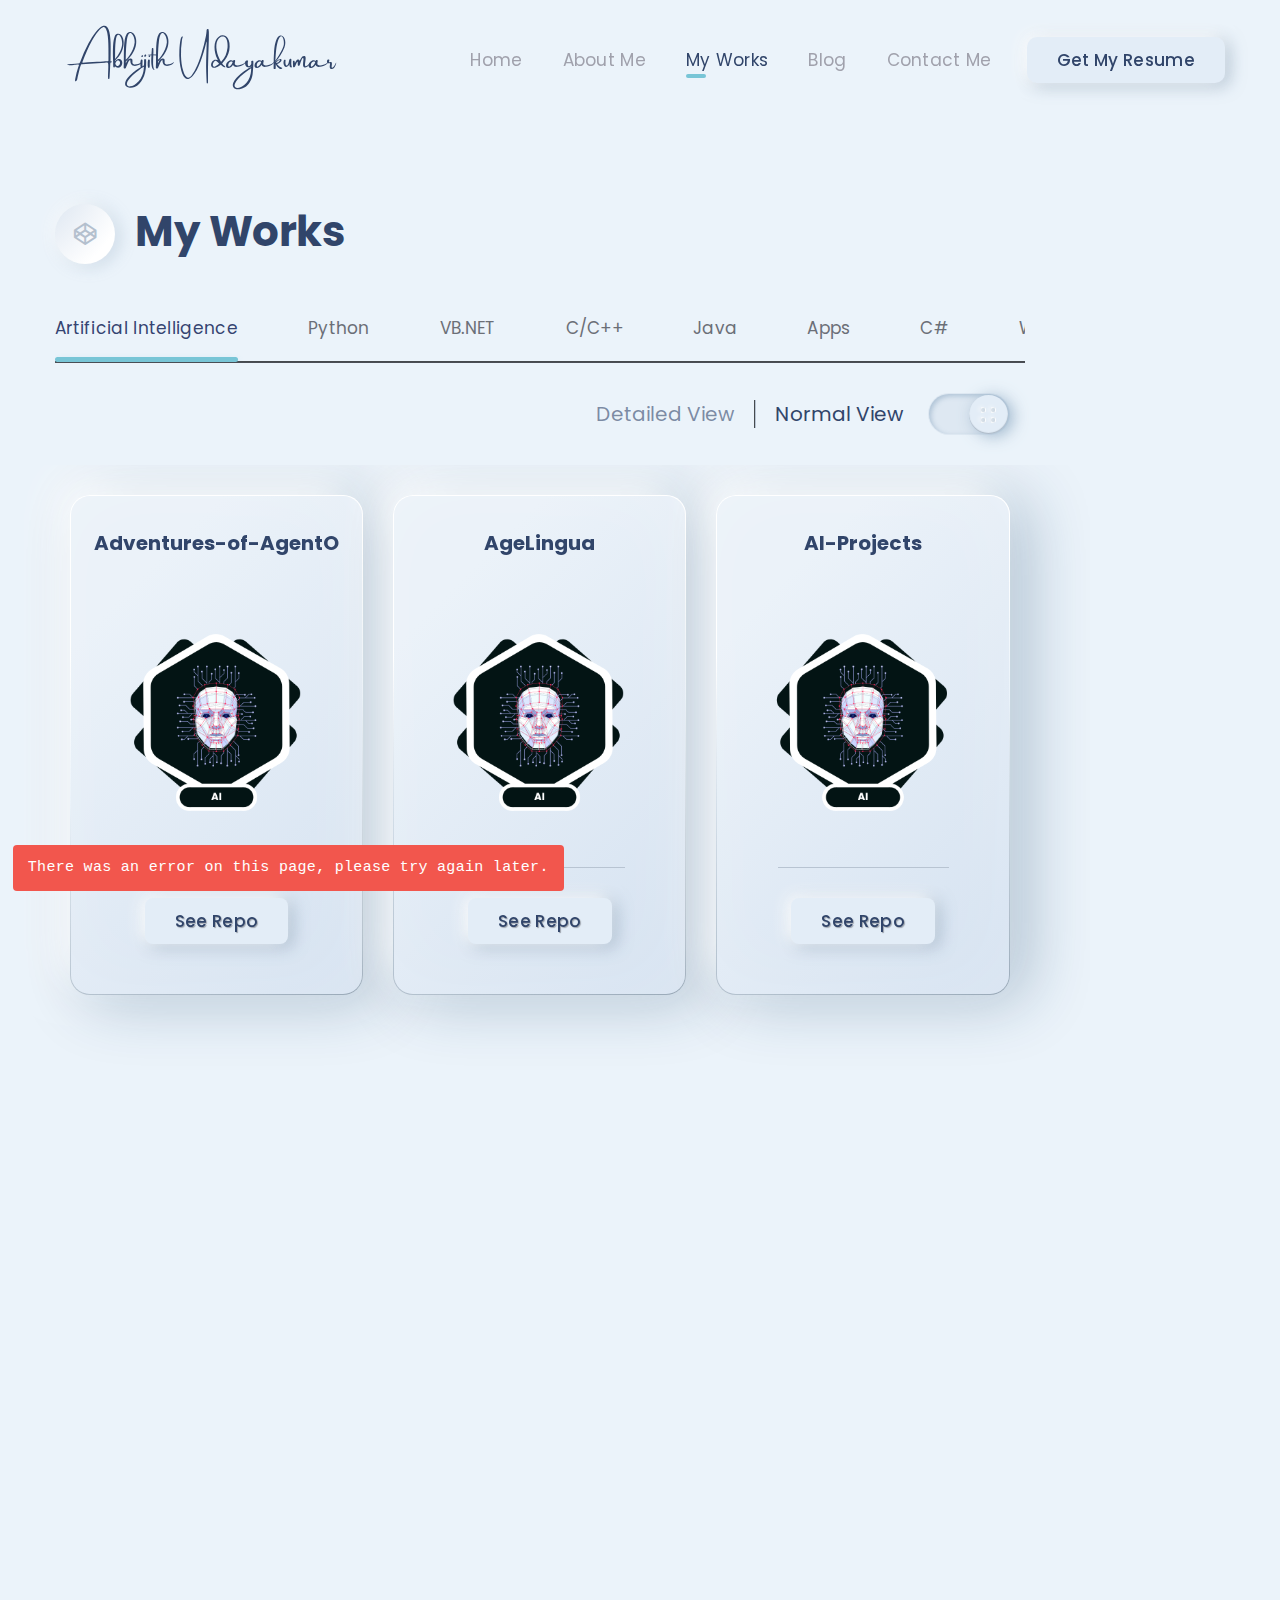
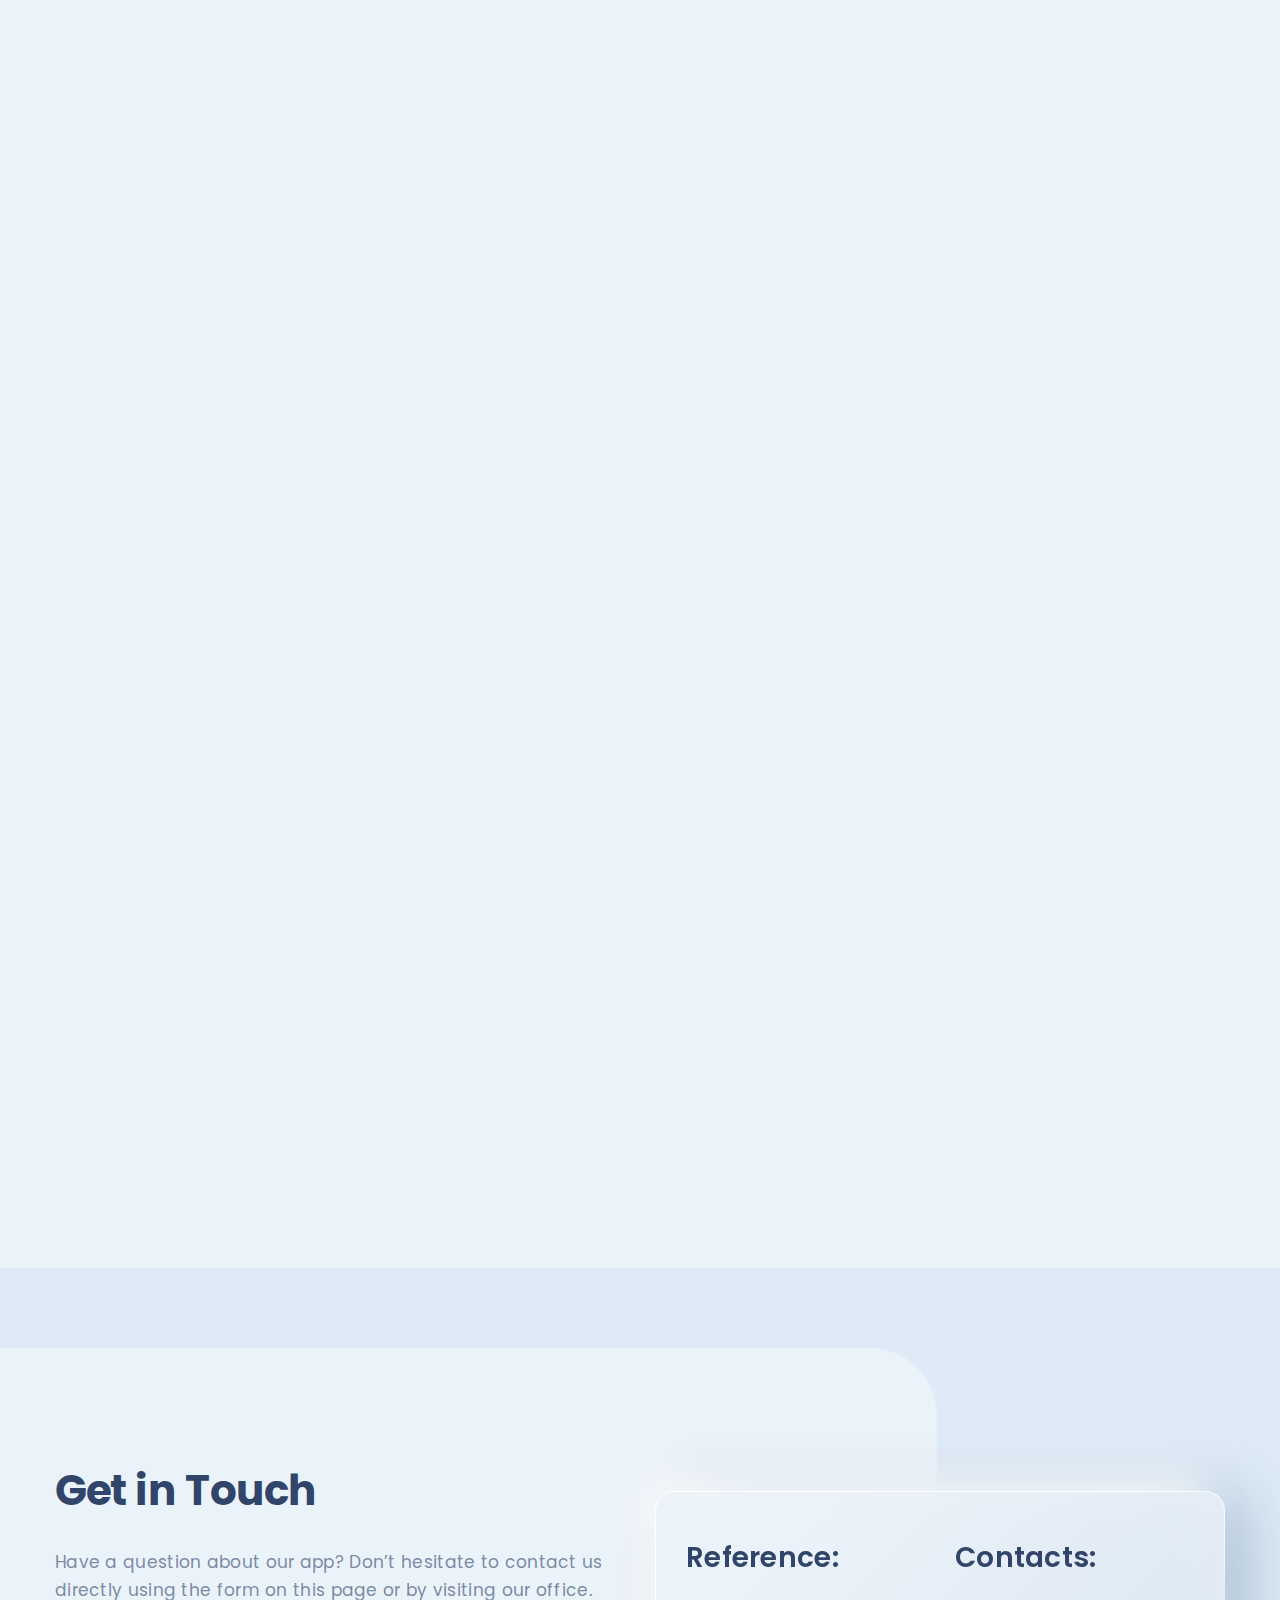
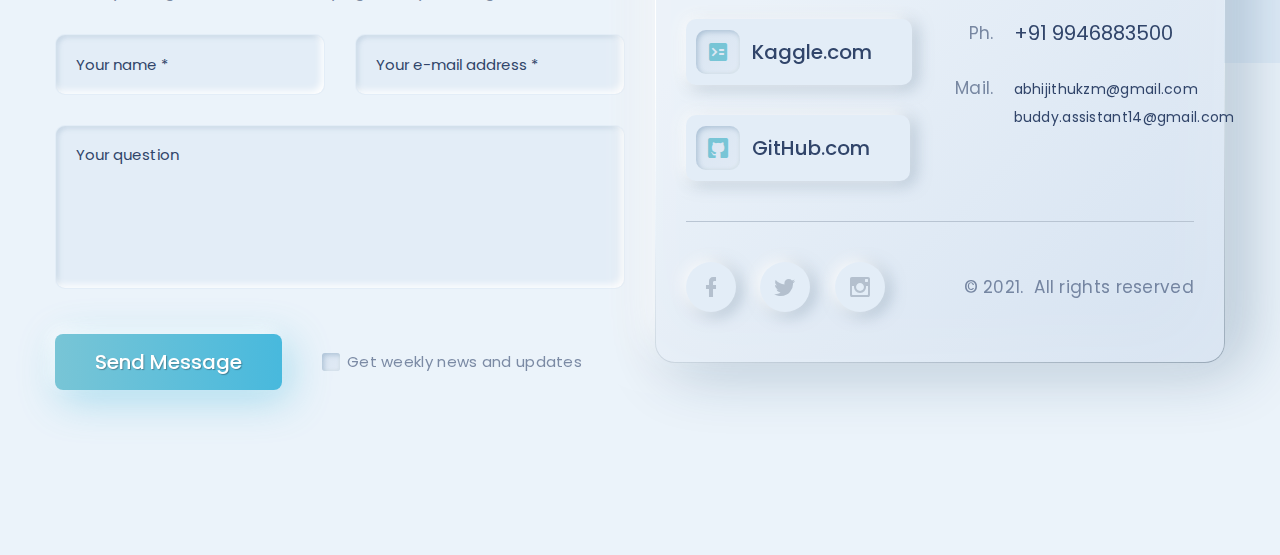
==== commit f3860636: "updated website" ====
--- a/work.html
+++ b/work.html
@@ -487,7 +487,7 @@
                                 <li class="list-item">Contributors : 1</li>
                                 <li class="list-item">Issues : 0</li>
                                 <li class="list-item">Stars : 11</li>
-                                <li class="list-item">Forks : 13</li>
+                                <li class="list-item">Forks : 12</li>
                                 <li class="list-item disabled">Description : A feature-rich bot for Discord. Add bot to your server, 👇
                                 </li>
                               </ul>
@@ -809,6 +809,34 @@
                         </article>
         
                         <!-- Project 24 (in mobile) -->
+                        <article class="pricing pricing-primary block block-sm block-center mobile-custom"
+                          data-animate='{"class":"fadeInUp"}'>
+                          <div class="pricing-body">
+                            <div class="pricing-title biggest h2">ML-MAS-Framework</div>
+                            <img src="https://raw.githubusercontent.com/Abhijith14/ML-MAS-Framework/master/readme_assets/logo.png" loading="lazy">
+                            <div class="pricing-divider">
+                              <hr class="divider">
+                            </div>
+                            <div class="pricing-list pricing-year">
+
+                              <ul class="list list-marked-check d-inline-block text-left">
+                                <li class="list-item">Contributors : 1</li>
+                                <li class="list-item">Issues : 0</li>
+                                <li class="list-item">Stars : 0</li>
+                                <li class="list-item">Forks : 0</li>
+                                <li class="list-item disabled">Description : Improving Self-Driving Performance using ML-MAS Framework
+                                </li>
+                              </ul>
+                            </div>
+                            <div class="pricing-btn">
+                              <button class="btn btn-sm"
+                                onclick='window.open("https://github.com/Abhijith14/ML-MAS-Framework");'>See
+                                Repo</button>
+                            </div>
+                          </div>
+                        </article>
+        
+                        <!-- Project 25 (in mobile) -->
                         <article class="pricing pricing-primary block block-sm block-center mobile-custom"
                           data-animate='{"class":"fadeInUp"}'>
                           <div class="pricing-body">
@@ -836,7 +864,7 @@
                           </div>
                         </article>
         
-                        <!-- Project 25 (in mobile) -->
+                        <!-- Project 26 (in mobile) -->
                         <article class="pricing pricing-primary block block-sm block-center mobile-custom"
                           data-animate='{"class":"fadeInUp"}'>
                           <div class="pricing-body">
@@ -851,7 +879,7 @@
                                 <li class="list-item">Contributors : 1</li>
                                 <li class="list-item">Issues : 0</li>
                                 <li class="list-item">Stars : 7</li>
-                                <li class="list-item">Forks : 0</li>
+                                <li class="list-item">Forks : 1</li>
                                 <li class="list-item disabled">Description : 
                                 </li>
                               </ul>
@@ -864,7 +892,7 @@
                           </div>
                         </article>
         
-                        <!-- Project 26 (in mobile) -->
+                        <!-- Project 27 (in mobile) -->
                         <article class="pricing pricing-primary block block-sm block-center mobile-custom"
                           data-animate='{"class":"fadeInUp"}'>
                           <div class="pricing-body">
@@ -892,7 +920,7 @@
                           </div>
                         </article>
         
-                        <!-- Project 27 (in mobile) -->
+                        <!-- Project 28 (in mobile) -->
                         <article class="pricing pricing-primary block block-sm block-center mobile-custom"
                           data-animate='{"class":"fadeInUp"}'>
                           <div class="pricing-body">
@@ -920,7 +948,7 @@
                           </div>
                         </article>
         
-                        <!-- Project 28 (in mobile) -->
+                        <!-- Project 29 (in mobile) -->
                         <article class="pricing pricing-primary block block-sm block-center mobile-custom"
                           data-animate='{"class":"fadeInUp"}'>
                           <div class="pricing-body">
@@ -948,7 +976,7 @@
                           </div>
                         </article>
         
-                        <!-- Project 29 (in mobile) -->
+                        <!-- Project 30 (in mobile) -->
                         <article class="pricing pricing-primary block block-sm block-center mobile-custom"
                           data-animate='{"class":"fadeInUp"}'>
                           <div class="pricing-body">
@@ -976,7 +1004,7 @@
                           </div>
                         </article>
         
-                        <!-- Project 30 (in mobile) -->
+                        <!-- Project 31 (in mobile) -->
                         <article class="pricing pricing-primary block block-sm block-center mobile-custom"
                           data-animate='{"class":"fadeInUp"}'>
                           <div class="pricing-body">
@@ -990,7 +1018,7 @@
                               <ul class="list list-marked-check d-inline-block text-left">
                                 <li class="list-item">Contributors : 1</li>
                                 <li class="list-item">Issues : 0</li>
-                                <li class="list-item">Stars : 8</li>
+                                <li class="list-item">Stars : 9</li>
                                 <li class="list-item">Forks : 0</li>
                                 <li class="list-item disabled">Description : A computer vision Rock Paper Scissors game
                                 </li>
@@ -1004,7 +1032,7 @@
                           </div>
                         </article>
         
-                        <!-- Project 31 (in mobile) -->
+                        <!-- Project 32 (in mobile) -->
                         <article class="pricing pricing-primary block block-sm block-center mobile-custom"
                           data-animate='{"class":"fadeInUp"}'>
                           <div class="pricing-body">
@@ -1032,7 +1060,7 @@
                           </div>
                         </article>
         
-                        <!-- Project 32 (in mobile) -->
+                        <!-- Project 33 (in mobile) -->
                         <article class="pricing pricing-primary block block-sm block-center mobile-custom"
                           data-animate='{"class":"fadeInUp"}'>
                           <div class="pricing-body">
@@ -1060,7 +1088,7 @@
                           </div>
                         </article>
         
-                        <!-- Project 33 (in mobile) -->
+                        <!-- Project 34 (in mobile) -->
                         <article class="pricing pricing-primary block block-sm block-center mobile-custom"
                           data-animate='{"class":"fadeInUp"}'>
                           <div class="pricing-body">
@@ -1074,7 +1102,7 @@
                               <ul class="list list-marked-check d-inline-block text-left">
                                 <li class="list-item">Contributors : 1</li>
                                 <li class="list-item">Issues : 0</li>
-                                <li class="list-item">Stars : 11</li>
+                                <li class="list-item">Stars : 12</li>
                                 <li class="list-item">Forks : 0</li>
                                 <li class="list-item disabled">Description : AI paying Snake Game using Reinforcement Learning - Python
                                 </li>
@@ -1088,7 +1116,7 @@
                           </div>
                         </article>
         
-                        <!-- Project 34 (in mobile) -->
+                        <!-- Project 35 (in mobile) -->
                         <article class="pricing pricing-primary block block-sm block-center mobile-custom"
                           data-animate='{"class":"fadeInUp"}'>
                           <div class="pricing-body">
@@ -1116,7 +1144,7 @@
                           </div>
                         </article>
         
-                        <!-- Project 35 (in mobile) -->
+                        <!-- Project 36 (in mobile) -->
                         <article class="pricing pricing-primary block block-sm block-center mobile-custom"
                           data-animate='{"class":"fadeInUp"}'>
                           <div class="pricing-body">
@@ -1350,7 +1378,7 @@
                             <li class="list-item">Contributors : 1</li>
                             <li class="list-item">Issues : 0</li>
                             <li class="list-item">Stars : 11</li>
-                            <li class="list-item">Forks : 13</li>
+                            <li class="list-item">Forks : 12</li>
                             <li class="list-item disabled">Description : A feature-rich bot for Discord. Add bot to your server, 👇</li>
                           </ul>
                         </div>
@@ -1627,23 +1655,23 @@
         
         <!-- Project 24 -->
                     <article class="pricing pricing-primary block block-sm block-center" data-animate='{"class":"fadeInUp"}'><div class="pricing-body">
-                        <div class="pricing-title biggest h2">MyCaptain</div>
-                        <img src="https://raw.githubusercontent.com/Abhijith14/MyCaptain/main/readme_assets/logo.png" loading="lazy">
-                        <div class="pricing-divider">
-                          <hr class="divider">
-                        </div>
-                        <div class="pricing-list pricing-year">
-                          
-                          <ul class="list list-marked-check d-inline-block text-left">
-                            <li class="list-item">Contributors : 1</li>
-                            <li class="list-item">Issues : 0</li>
-                            <li class="list-item">Stars : 10</li>
-                            <li class="list-item">Forks : 1</li>
-                            <li class="list-item disabled">Description : </li>
-                          </ul>
-                        </div>
-                        <div class="pricing-btn">
-                          <button class="btn btn-sm" onclick='window.open("https://github.com/Abhijith14/MyCaptain");'>See Repo</button>
+                        <div class="pricing-title biggest h2">ML-MAS-Framework</div>
+                        <img src="https://raw.githubusercontent.com/Abhijith14/ML-MAS-Framework/master/readme_assets/logo.png" loading="lazy">
+                        <div class="pricing-divider">
+                          <hr class="divider">
+                        </div>
+                        <div class="pricing-list pricing-year">
+                          
+                          <ul class="list list-marked-check d-inline-block text-left">
+                            <li class="list-item">Contributors : 1</li>
+                            <li class="list-item">Issues : 0</li>
+                            <li class="list-item">Stars : 0</li>
+                            <li class="list-item">Forks : 0</li>
+                            <li class="list-item disabled">Description : Improving Self-Driving Performance using ML-MAS Framework</li>
+                          </ul>
+                        </div>
+                        <div class="pricing-btn">
+                          <button class="btn btn-sm" onclick='window.open("https://github.com/Abhijith14/ML-MAS-Framework");'>See Repo</button>
                         </div>
                       </div>
                     </article>
@@ -1653,6 +1681,29 @@
             
         <!-- Project 25 -->
                     <article class="pricing pricing-primary block block-sm block-center" data-animate='{"class":"fadeInUp"}'><div class="pricing-body">
+                        <div class="pricing-title biggest h2">MyCaptain</div>
+                        <img src="https://raw.githubusercontent.com/Abhijith14/MyCaptain/main/readme_assets/logo.png" loading="lazy">
+                        <div class="pricing-divider">
+                          <hr class="divider">
+                        </div>
+                        <div class="pricing-list pricing-year">
+                          
+                          <ul class="list list-marked-check d-inline-block text-left">
+                            <li class="list-item">Contributors : 1</li>
+                            <li class="list-item">Issues : 0</li>
+                            <li class="list-item">Stars : 10</li>
+                            <li class="list-item">Forks : 1</li>
+                            <li class="list-item disabled">Description : </li>
+                          </ul>
+                        </div>
+                        <div class="pricing-btn">
+                          <button class="btn btn-sm" onclick='window.open("https://github.com/Abhijith14/MyCaptain");'>See Repo</button>
+                        </div>
+                      </div>
+                    </article>
+        
+        <!-- Project 26 -->
+                    <article class="pricing pricing-primary block block-sm block-center" data-animate='{"class":"fadeInUp"}'><div class="pricing-body">
                         <div class="pricing-title biggest h2">OctaPuzzle-AIMA-Python</div>
                         <img src="media/lang/ai.png" loading="lazy">
                         <div class="pricing-divider">
@@ -1664,7 +1715,7 @@
                             <li class="list-item">Contributors : 1</li>
                             <li class="list-item">Issues : 0</li>
                             <li class="list-item">Stars : 7</li>
-                            <li class="list-item">Forks : 0</li>
+                            <li class="list-item">Forks : 1</li>
                             <li class="list-item disabled">Description : </li>
                           </ul>
                         </div>
@@ -1674,7 +1725,7 @@
                       </div>
                     </article>
         
-        <!-- Project 26 -->
+        <!-- Project 27 -->
                     <article class="pricing pricing-primary block block-sm block-center" data-animate='{"class":"fadeInUp"}'><div class="pricing-body">
                         <div class="pricing-title biggest h2">OpenCV-projects</div>
                         <img src="media/lang/ai.png" loading="lazy">
@@ -1693,29 +1744,6 @@
                         </div>
                         <div class="pricing-btn">
                           <button class="btn btn-sm" onclick='window.open("https://github.com/Abhijith14/OpenCV-projects");'>See Repo</button>
-                        </div>
-                      </div>
-                    </article>
-        
-        <!-- Project 27 -->
-                    <article class="pricing pricing-primary block block-sm block-center" data-animate='{"class":"fadeInUp"}'><div class="pricing-body">
-                        <div class="pricing-title biggest h2">Project-CVM</div>
-                        <img src="media/lang/ai.png" loading="lazy">
-                        <div class="pricing-divider">
-                          <hr class="divider">
-                        </div>
-                        <div class="pricing-list pricing-year">
-                          
-                          <ul class="list list-marked-check d-inline-block text-left">
-                            <li class="list-item">Contributors : 1</li>
-                            <li class="list-item">Issues : 0</li>
-                            <li class="list-item">Stars : 7</li>
-                            <li class="list-item">Forks : 0</li>
-                            <li class="list-item disabled">Description : A COMPUTER VISION PROJECT USING GOOGLE MEDIAPIPE</li>
-                          </ul>
-                        </div>
-                        <div class="pricing-btn">
-                          <button class="btn btn-sm" onclick='window.open("https://github.com/Abhijith14/Project-CVM");'>See Repo</button>
                         </div>
                       </div>
                     </article>
@@ -1725,6 +1753,29 @@
             
         <!-- Project 28 -->
                     <article class="pricing pricing-primary block block-sm block-center" data-animate='{"class":"fadeInUp"}'><div class="pricing-body">
+                        <div class="pricing-title biggest h2">Project-CVM</div>
+                        <img src="media/lang/ai.png" loading="lazy">
+                        <div class="pricing-divider">
+                          <hr class="divider">
+                        </div>
+                        <div class="pricing-list pricing-year">
+                          
+                          <ul class="list list-marked-check d-inline-block text-left">
+                            <li class="list-item">Contributors : 1</li>
+                            <li class="list-item">Issues : 0</li>
+                            <li class="list-item">Stars : 7</li>
+                            <li class="list-item">Forks : 0</li>
+                            <li class="list-item disabled">Description : A COMPUTER VISION PROJECT USING GOOGLE MEDIAPIPE</li>
+                          </ul>
+                        </div>
+                        <div class="pricing-btn">
+                          <button class="btn btn-sm" onclick='window.open("https://github.com/Abhijith14/Project-CVM");'>See Repo</button>
+                        </div>
+                      </div>
+                    </article>
+        
+        <!-- Project 29 -->
+                    <article class="pricing pricing-primary block block-sm block-center" data-animate='{"class":"fadeInUp"}'><div class="pricing-body">
                         <div class="pricing-title biggest h2">PythonProjects</div>
                         <img src="media/lang/ai.png" loading="lazy">
                         <div class="pricing-divider">
@@ -1746,7 +1797,7 @@
                       </div>
                     </article>
         
-        <!-- Project 29 -->
+        <!-- Project 30 -->
                     <article class="pricing pricing-primary block block-sm block-center" data-animate='{"class":"fadeInUp"}'><div class="pricing-body">
                         <div class="pricing-title biggest h2">ReinforcementLearning-Basics</div>
                         <img src="media/lang/ai.png" loading="lazy">
@@ -1765,29 +1816,6 @@
                         </div>
                         <div class="pricing-btn">
                           <button class="btn btn-sm" onclick='window.open("https://github.com/Abhijith14/ReinforcementLearning-Basics");'>See Repo</button>
-                        </div>
-                      </div>
-                    </article>
-        
-        <!-- Project 30 -->
-                    <article class="pricing pricing-primary block block-sm block-center" data-animate='{"class":"fadeInUp"}'><div class="pricing-body">
-                        <div class="pricing-title biggest h2">RockPaperScissors</div>
-                        <img src="https://raw.githubusercontent.com/Abhijith14/RockPaperScissors/master/readme_assets/logo.png" loading="lazy">
-                        <div class="pricing-divider">
-                          <hr class="divider">
-                        </div>
-                        <div class="pricing-list pricing-year">
-                          
-                          <ul class="list list-marked-check d-inline-block text-left">
-                            <li class="list-item">Contributors : 1</li>
-                            <li class="list-item">Issues : 0</li>
-                            <li class="list-item">Stars : 8</li>
-                            <li class="list-item">Forks : 0</li>
-                            <li class="list-item disabled">Description : A computer vision Rock Paper Scissors game</li>
-                          </ul>
-                        </div>
-                        <div class="pricing-btn">
-                          <button class="btn btn-sm" onclick='window.open("https://github.com/Abhijith14/RockPaperScissors");'>See Repo</button>
                         </div>
                       </div>
                     </article>
@@ -1797,6 +1825,29 @@
             
         <!-- Project 31 -->
                     <article class="pricing pricing-primary block block-sm block-center" data-animate='{"class":"fadeInUp"}'><div class="pricing-body">
+                        <div class="pricing-title biggest h2">RockPaperScissors</div>
+                        <img src="https://raw.githubusercontent.com/Abhijith14/RockPaperScissors/master/readme_assets/logo.png" loading="lazy">
+                        <div class="pricing-divider">
+                          <hr class="divider">
+                        </div>
+                        <div class="pricing-list pricing-year">
+                          
+                          <ul class="list list-marked-check d-inline-block text-left">
+                            <li class="list-item">Contributors : 1</li>
+                            <li class="list-item">Issues : 0</li>
+                            <li class="list-item">Stars : 9</li>
+                            <li class="list-item">Forks : 0</li>
+                            <li class="list-item disabled">Description : A computer vision Rock Paper Scissors game</li>
+                          </ul>
+                        </div>
+                        <div class="pricing-btn">
+                          <button class="btn btn-sm" onclick='window.open("https://github.com/Abhijith14/RockPaperScissors");'>See Repo</button>
+                        </div>
+                      </div>
+                    </article>
+        
+        <!-- Project 32 -->
+                    <article class="pricing pricing-primary block block-sm block-center" data-animate='{"class":"fadeInUp"}'><div class="pricing-body">
                         <div class="pricing-title biggest h2">Sab-Bot-Age</div>
                         <img src="media/lang/ai.png" loading="lazy">
                         <div class="pricing-divider">
@@ -1814,7 +1865,7 @@
                       </div>
                     </article>
         
-        <!-- Project 32 -->
+        <!-- Project 33 -->
                     <article class="pricing pricing-primary block block-sm block-center" data-animate='{"class":"fadeInUp"}'><div class="pricing-body">
                         <div class="pricing-title biggest h2">Salary-Predictor</div>
                         <img src="media/lang/ai.png" loading="lazy">
@@ -1833,29 +1884,6 @@
                         </div>
                         <div class="pricing-btn">
                           <button class="btn btn-sm" onclick='window.open("https://github.com/Abhijith14/Salary-Predictor");'>See Repo</button>
-                        </div>
-                      </div>
-                    </article>
-        
-        <!-- Project 33 -->
-                    <article class="pricing pricing-primary block block-sm block-center" data-animate='{"class":"fadeInUp"}'><div class="pricing-body">
-                        <div class="pricing-title biggest h2">SnakeGame-ML</div>
-                        <img src="media/lang/ai.png" loading="lazy">
-                        <div class="pricing-divider">
-                          <hr class="divider">
-                        </div>
-                        <div class="pricing-list pricing-year">
-                          
-                          <ul class="list list-marked-check d-inline-block text-left">
-                            <li class="list-item">Contributors : 1</li>
-                            <li class="list-item">Issues : 0</li>
-                            <li class="list-item">Stars : 11</li>
-                            <li class="list-item">Forks : 0</li>
-                            <li class="list-item disabled">Description : AI paying Snake Game using Reinforcement Learning - Python</li>
-                          </ul>
-                        </div>
-                        <div class="pricing-btn">
-                          <button class="btn btn-sm" onclick='window.open("https://github.com/Abhijith14/SnakeGame-ML");'>See Repo</button>
                         </div>
                       </div>
                     </article>
@@ -1865,6 +1893,29 @@
             
         <!-- Project 34 -->
                     <article class="pricing pricing-primary block block-sm block-center" data-animate='{"class":"fadeInUp"}'><div class="pricing-body">
+                        <div class="pricing-title biggest h2">SnakeGame-ML</div>
+                        <img src="media/lang/ai.png" loading="lazy">
+                        <div class="pricing-divider">
+                          <hr class="divider">
+                        </div>
+                        <div class="pricing-list pricing-year">
+                          
+                          <ul class="list list-marked-check d-inline-block text-left">
+                            <li class="list-item">Contributors : 1</li>
+                            <li class="list-item">Issues : 0</li>
+                            <li class="list-item">Stars : 12</li>
+                            <li class="list-item">Forks : 0</li>
+                            <li class="list-item disabled">Description : AI paying Snake Game using Reinforcement Learning - Python</li>
+                          </ul>
+                        </div>
+                        <div class="pricing-btn">
+                          <button class="btn btn-sm" onclick='window.open("https://github.com/Abhijith14/SnakeGame-ML");'>See Repo</button>
+                        </div>
+                      </div>
+                    </article>
+        
+        <!-- Project 35 -->
+                    <article class="pricing pricing-primary block block-sm block-center" data-animate='{"class":"fadeInUp"}'><div class="pricing-body">
                         <div class="pricing-title biggest h2">StudyBook</div>
                         <img src="media/lang/ai.png" loading="lazy">
                         <div class="pricing-divider">
@@ -1886,7 +1937,7 @@
                       </div>
                     </article>
         
-        <!-- Project 35 -->
+        <!-- Project 36 -->
                     <article class="pricing pricing-primary block block-sm block-center" data-animate='{"class":"fadeInUp"}'><div class="pricing-body">
                         <div class="pricing-title biggest h2">Wumpus-World-POL--Symbolic-AI</div>
                         <img src="media/lang/ai.png" loading="lazy">
@@ -2432,7 +2483,7 @@
                           data-animate='{"class":"fadeInUp"}'>
                           <div class="pricing-body">
                             <div class="pricing-title biggest h2">JyothisCentralSchool</div>
-                            <img src="https://raw.githubusercontent.com/Abhijith14/JyothisCentralSchool/master/readme_assets/logo.png?token=AMZA5HIUPFQSGFZZLMIDPMTETHOUY" loading="lazy">
+                            <img src="https://raw.githubusercontent.com/Abhijith14/JyothisCentralSchool/master/readme_assets/logo.png?token=AMZA5HKFR5TCRNQQYJ7VP43FF4NSU" loading="lazy">
                             <div class="pricing-divider">
                               <hr class="divider">
                             </div>
@@ -2487,6 +2538,34 @@
                         <article class="pricing pricing-primary block block-sm block-center mobile-custom"
                           data-animate='{"class":"fadeInUp"}'>
                           <div class="pricing-body">
+                            <div class="pricing-title biggest h2">NudgePerssonalization</div>
+                            <img src="media/lang/python.png" loading="lazy">
+                            <div class="pricing-divider">
+                              <hr class="divider">
+                            </div>
+                            <div class="pricing-list pricing-year">
+
+                              <ul class="list list-marked-check d-inline-block text-left">
+                                <li class="list-item">Contributors : 1</li>
+                                <li class="list-item">Issues : 0</li>
+                                <li class="list-item">Stars : 0</li>
+                                <li class="list-item">Forks : 0</li>
+                                <li class="list-item disabled">Description : 
+                                </li>
+                              </ul>
+                            </div>
+                            <div class="pricing-btn">
+                              <button class="btn btn-sm"
+                                onclick='window.open("https://github.com/Abhijith14/NudgePerssonalization");'>See
+                                Repo</button>
+                            </div>
+                          </div>
+                        </article>
+        
+                        <!-- Project 22 (in mobile) -->
+                        <article class="pricing pricing-primary block block-sm block-center mobile-custom"
+                          data-animate='{"class":"fadeInUp"}'>
+                          <div class="pricing-body">
                             <div class="pricing-title biggest h2">Online-Voting-System</div>
                             <img src="media/lang/python.png" loading="lazy">
                             <div class="pricing-divider">
@@ -2499,7 +2578,7 @@
                                 <li class="list-item">Issues : 0</li>
                                 <li class="list-item">Stars : 7</li>
                                 <li class="list-item">Forks : 0</li>
-                                <li class="list-item disabled">Description : 
+                                <li class="list-item disabled">Description : A voting system based on django
                                 </li>
                               </ul>
                             </div>
@@ -2511,7 +2590,7 @@
                           </div>
                         </article>
         
-                        <!-- Project 22 (in mobile) -->
+                        <!-- Project 23 (in mobile) -->
                         <article class="pricing pricing-primary block block-sm block-center mobile-custom"
                           data-animate='{"class":"fadeInUp"}'>
                           <div class="pricing-body">
@@ -2525,7 +2604,7 @@
                               <ul class="list list-marked-check d-inline-block text-left">
                                 <li class="list-item">Contributors : 1</li>
                                 <li class="list-item">Issues : 0</li>
-                                <li class="list-item">Stars : 6</li>
+                                <li class="list-item">Stars : 8</li>
                                 <li class="list-item">Forks : 0</li>
                                 <li class="list-item disabled">Description : Code Teaser -  a project to automate LinkedIn content creation
                                 </li>
@@ -2539,7 +2618,7 @@
                           </div>
                         </article>
         
-                        <!-- Project 23 (in mobile) -->
+                        <!-- Project 24 (in mobile) -->
                         <article class="pricing pricing-primary block block-sm block-center mobile-custom"
                           data-animate='{"class":"fadeInUp"}'>
                           <div class="pricing-body">
@@ -2567,7 +2646,7 @@
                           </div>
                         </article>
         
-                        <!-- Project 24 (in mobile) -->
+                        <!-- Project 25 (in mobile) -->
                         <article class="pricing pricing-primary block block-sm block-center mobile-custom"
                           data-animate='{"class":"fadeInUp"}'>
                           <div class="pricing-body">
@@ -2595,7 +2674,7 @@
                           </div>
                         </article>
         
-                        <!-- Project 25 (in mobile) -->
+                        <!-- Project 26 (in mobile) -->
                         <article class="pricing pricing-primary block block-sm block-center mobile-custom"
                           data-animate='{"class":"fadeInUp"}'>
                           <div class="pricing-body">
@@ -2623,7 +2702,7 @@
                           </div>
                         </article>
         
-                        <!-- Project 26 (in mobile) -->
+                        <!-- Project 27 (in mobile) -->
                         <article class="pricing pricing-primary block block-sm block-center mobile-custom"
                           data-animate='{"class":"fadeInUp"}'>
                           <div class="pricing-body">
@@ -2651,7 +2730,7 @@
                           </div>
                         </article>
         
-                        <!-- Project 27 (in mobile) -->
+                        <!-- Project 28 (in mobile) -->
                         <article class="pricing pricing-primary block block-sm block-center mobile-custom"
                           data-animate='{"class":"fadeInUp"}'>
                           <div class="pricing-body">
@@ -2679,7 +2758,7 @@
                           </div>
                         </article>
         
-                        <!-- Project 28 (in mobile) -->
+                        <!-- Project 29 (in mobile) -->
                         <article class="pricing pricing-primary block block-sm block-center mobile-custom"
                           data-animate='{"class":"fadeInUp"}'>
                           <div class="pricing-body">
@@ -2707,7 +2786,7 @@
                           </div>
                         </article>
         
-                        <!-- Project 29 (in mobile) -->
+                        <!-- Project 30 (in mobile) -->
                         <article class="pricing pricing-primary block block-sm block-center mobile-custom"
                           data-animate='{"class":"fadeInUp"}'>
                           <div class="pricing-body">
@@ -2735,7 +2814,7 @@
                           </div>
                         </article>
         
-                        <!-- Project 30 (in mobile) -->
+                        <!-- Project 31 (in mobile) -->
                         <article class="pricing pricing-primary block block-sm block-center mobile-custom"
                           data-animate='{"class":"fadeInUp"}'>
                           <div class="pricing-body">
@@ -2763,7 +2842,7 @@
                           </div>
                         </article>
         
-                        <!-- Project 31 (in mobile) -->
+                        <!-- Project 32 (in mobile) -->
                         <article class="pricing pricing-primary block block-sm block-center mobile-custom"
                           data-animate='{"class":"fadeInUp"}'>
                           <div class="pricing-body">
@@ -2791,7 +2870,7 @@
                           </div>
                         </article>
         
-                        <!-- Project 32 (in mobile) -->
+                        <!-- Project 33 (in mobile) -->
                         <article class="pricing pricing-primary block block-sm block-center mobile-custom"
                           data-animate='{"class":"fadeInUp"}'>
                           <div class="pricing-body">
@@ -2819,7 +2898,7 @@
                           </div>
                         </article>
         
-                        <!-- Project 33 (in mobile) -->
+                        <!-- Project 34 (in mobile) -->
                         <article class="pricing pricing-primary block block-sm block-center mobile-custom"
                           data-animate='{"class":"fadeInUp"}'>
                           <div class="pricing-body">
@@ -2847,7 +2926,7 @@
                           </div>
                         </article>
         
-                        <!-- Project 34 (in mobile) -->
+                        <!-- Project 35 (in mobile) -->
                         <article class="pricing pricing-primary block block-sm block-center mobile-custom"
                           data-animate='{"class":"fadeInUp"}'>
                           <div class="pricing-body">
@@ -2875,7 +2954,7 @@
                           </div>
                         </article>
         
-                        <!-- Project 35 (in mobile) -->
+                        <!-- Project 36 (in mobile) -->
                         <article class="pricing pricing-primary block block-sm block-center mobile-custom"
                           data-animate='{"class":"fadeInUp"}'>
                           <div class="pricing-body">
@@ -2903,7 +2982,7 @@
                           </div>
                         </article>
         
-                        <!-- Project 36 (in mobile) -->
+                        <!-- Project 37 (in mobile) -->
                         <article class="pricing pricing-primary block block-sm block-center mobile-custom"
                           data-animate='{"class":"fadeInUp"}'>
                           <div class="pricing-body">
@@ -2931,7 +3010,7 @@
                           </div>
                         </article>
         
-                        <!-- Project 37 (in mobile) -->
+                        <!-- Project 38 (in mobile) -->
                         <article class="pricing pricing-primary block block-sm block-center mobile-custom"
                           data-animate='{"class":"fadeInUp"}'>
                           <div class="pricing-body">
@@ -3249,7 +3328,7 @@
         <!-- Project 16 -->
                     <article class="pricing pricing-primary block block-sm block-center" data-animate='{"class":"fadeInUp"}'><div class="pricing-body">
                         <div class="pricing-title biggest h2">JyothisCentralSchool</div>
-                        <img src="https://raw.githubusercontent.com/Abhijith14/JyothisCentralSchool/master/readme_assets/logo.png?token=AMZA5HIUPFQSGFZZLMIDPMTETHOUY" loading="lazy">
+                        <img src="https://raw.githubusercontent.com/Abhijith14/JyothisCentralSchool/master/readme_assets/logo.png?token=AMZA5HKFR5TCRNQQYJ7VP43FF4NSU" loading="lazy">
                         <div class="pricing-divider">
                           <hr class="divider">
                         </div>
@@ -3290,7 +3369,7 @@
         
         <!-- Project 18 -->
                     <article class="pricing pricing-primary block block-sm block-center" data-animate='{"class":"fadeInUp"}'><div class="pricing-body">
-                        <div class="pricing-title biggest h2">Online-Voting-System</div>
+                        <div class="pricing-title biggest h2">NudgePerssonalization</div>
                         <img src="media/lang/python.png" loading="lazy">
                         <div class="pricing-divider">
                           <hr class="divider">
@@ -3300,13 +3379,13 @@
                           <ul class="list list-marked-check d-inline-block text-left">
                             <li class="list-item">Contributors : 1</li>
                             <li class="list-item">Issues : 0</li>
-                            <li class="list-item">Stars : 7</li>
+                            <li class="list-item">Stars : 0</li>
                             <li class="list-item">Forks : 0</li>
                             <li class="list-item disabled">Description : </li>
                           </ul>
                         </div>
                         <div class="pricing-btn">
-                          <button class="btn btn-sm" onclick='window.open("https://github.com/Abhijith14/Online-Voting-System");'>See Repo</button>
+                          <button class="btn btn-sm" onclick='window.open("https://github.com/Abhijith14/NudgePerssonalization");'>See Repo</button>
                         </div>
                       </div>
                     </article>
@@ -3316,6 +3395,29 @@
             
         <!-- Project 19 -->
                     <article class="pricing pricing-primary block block-sm block-center" data-animate='{"class":"fadeInUp"}'><div class="pricing-body">
+                        <div class="pricing-title biggest h2">Online-Voting-System</div>
+                        <img src="media/lang/python.png" loading="lazy">
+                        <div class="pricing-divider">
+                          <hr class="divider">
+                        </div>
+                        <div class="pricing-list pricing-year">
+                          
+                          <ul class="list list-marked-check d-inline-block text-left">
+                            <li class="list-item">Contributors : 1</li>
+                            <li class="list-item">Issues : 0</li>
+                            <li class="list-item">Stars : 7</li>
+                            <li class="list-item">Forks : 0</li>
+                            <li class="list-item disabled">Description : A voting system based on django</li>
+                          </ul>
+                        </div>
+                        <div class="pricing-btn">
+                          <button class="btn btn-sm" onclick='window.open("https://github.com/Abhijith14/Online-Voting-System");'>See Repo</button>
+                        </div>
+                      </div>
+                    </article>
+        
+        <!-- Project 20 -->
+                    <article class="pricing pricing-primary block block-sm block-center" data-animate='{"class":"fadeInUp"}'><div class="pricing-body">
                         <div class="pricing-title biggest h2">Project-CodeTSR</div>
                         <img src="media/lang/python.png" loading="lazy">
                         <div class="pricing-divider">
@@ -3326,7 +3428,7 @@
                           <ul class="list list-marked-check d-inline-block text-left">
                             <li class="list-item">Contributors : 1</li>
                             <li class="list-item">Issues : 0</li>
-                            <li class="list-item">Stars : 6</li>
+                            <li class="list-item">Stars : 8</li>
                             <li class="list-item">Forks : 0</li>
                             <li class="list-item disabled">Description : Code Teaser -  a project to automate LinkedIn content creation</li>
                           </ul>
@@ -3337,7 +3439,7 @@
                       </div>
                     </article>
         
-        <!-- Project 20 -->
+        <!-- Project 21 -->
                     <article class="pricing pricing-primary block block-sm block-center" data-animate='{"class":"fadeInUp"}'><div class="pricing-body">
                         <div class="pricing-title biggest h2">PROJECT-CONNECT-v1</div>
                         <img src="https://raw.githubusercontent.com/Abhijith14/PROJECT-CONNECT-v1/master/readme_assets/logo.png" loading="lazy">
@@ -3356,29 +3458,6 @@
                         </div>
                         <div class="pricing-btn">
                           <button class="btn btn-sm" onclick='window.open("https://github.com/Abhijith14/PROJECT-CONNECT-v1");'>See Repo</button>
-                        </div>
-                      </div>
-                    </article>
-        
-        <!-- Project 21 -->
-                    <article class="pricing pricing-primary block block-sm block-center" data-animate='{"class":"fadeInUp"}'><div class="pricing-body">
-                        <div class="pricing-title biggest h2">Project-FTPServer</div>
-                        <img src="media/lang/python.png" loading="lazy">
-                        <div class="pricing-divider">
-                          <hr class="divider">
-                        </div>
-                        <div class="pricing-list pricing-year">
-                          
-                          <ul class="list list-marked-check d-inline-block text-left">
-                            <li class="list-item">Contributors : 1</li>
-                            <li class="list-item">Issues : 0</li>
-                            <li class="list-item">Stars : 7</li>
-                            <li class="list-item">Forks : 0</li>
-                            <li class="list-item disabled">Description : A simple FTP server using python and ngrok</li>
-                          </ul>
-                        </div>
-                        <div class="pricing-btn">
-                          <button class="btn btn-sm" onclick='window.open("https://github.com/Abhijith14/Project-FTPServer");'>See Repo</button>
                         </div>
                       </div>
                     </article>
@@ -3388,6 +3467,29 @@
             
         <!-- Project 22 -->
                     <article class="pricing pricing-primary block block-sm block-center" data-animate='{"class":"fadeInUp"}'><div class="pricing-body">
+                        <div class="pricing-title biggest h2">Project-FTPServer</div>
+                        <img src="media/lang/python.png" loading="lazy">
+                        <div class="pricing-divider">
+                          <hr class="divider">
+                        </div>
+                        <div class="pricing-list pricing-year">
+                          
+                          <ul class="list list-marked-check d-inline-block text-left">
+                            <li class="list-item">Contributors : 1</li>
+                            <li class="list-item">Issues : 0</li>
+                            <li class="list-item">Stars : 7</li>
+                            <li class="list-item">Forks : 0</li>
+                            <li class="list-item disabled">Description : A simple FTP server using python and ngrok</li>
+                          </ul>
+                        </div>
+                        <div class="pricing-btn">
+                          <button class="btn btn-sm" onclick='window.open("https://github.com/Abhijith14/Project-FTPServer");'>See Repo</button>
+                        </div>
+                      </div>
+                    </article>
+        
+        <!-- Project 23 -->
+                    <article class="pricing pricing-primary block block-sm block-center" data-animate='{"class":"fadeInUp"}'><div class="pricing-body">
                         <div class="pricing-title biggest h2">Project-Git-It-Done</div>
                         <img src="media/lang/python.png" loading="lazy">
                         <div class="pricing-divider">
@@ -3409,7 +3511,7 @@
                       </div>
                     </article>
         
-        <!-- Project 23 -->
+        <!-- Project 24 -->
                     <article class="pricing pricing-primary block block-sm block-center" data-animate='{"class":"fadeInUp"}'><div class="pricing-body">
                         <div class="pricing-title biggest h2">PROJECT-L.A.Z.Y</div>
                         <img src="https://raw.githubusercontent.com/Abhijith14/PROJECT-L.A.Z.Y/master/readme_assets/logo.png" loading="lazy">
@@ -3428,29 +3530,6 @@
                         </div>
                         <div class="pricing-btn">
                           <button class="btn btn-sm" onclick='window.open("https://github.com/Abhijith14/PROJECT-L.A.Z.Y");'>See Repo</button>
-                        </div>
-                      </div>
-                    </article>
-        
-        <!-- Project 24 -->
-                    <article class="pricing pricing-primary block block-sm block-center" data-animate='{"class":"fadeInUp"}'><div class="pricing-body">
-                        <div class="pricing-title biggest h2">Project-Shhh</div>
-                        <img src="media/lang/python.png" loading="lazy">
-                        <div class="pricing-divider">
-                          <hr class="divider">
-                        </div>
-                        <div class="pricing-list pricing-year">
-                          
-                          <ul class="list list-marked-check d-inline-block text-left">
-                            <li class="list-item">Contributors : 1</li>
-                            <li class="list-item">Issues : 0</li>
-                            <li class="list-item">Stars : 7</li>
-                            <li class="list-item">Forks : 0</li>
-                            <li class="list-item disabled">Description : A python project to automatically mute and unmute your microphone without actually accessing audio console.</li>
-                          </ul>
-                        </div>
-                        <div class="pricing-btn">
-                          <button class="btn btn-sm" onclick='window.open("https://github.com/Abhijith14/Project-Shhh");'>See Repo</button>
                         </div>
                       </div>
                     </article>
@@ -3460,6 +3539,29 @@
             
         <!-- Project 25 -->
                     <article class="pricing pricing-primary block block-sm block-center" data-animate='{"class":"fadeInUp"}'><div class="pricing-body">
+                        <div class="pricing-title biggest h2">Project-Shhh</div>
+                        <img src="media/lang/python.png" loading="lazy">
+                        <div class="pricing-divider">
+                          <hr class="divider">
+                        </div>
+                        <div class="pricing-list pricing-year">
+                          
+                          <ul class="list list-marked-check d-inline-block text-left">
+                            <li class="list-item">Contributors : 1</li>
+                            <li class="list-item">Issues : 0</li>
+                            <li class="list-item">Stars : 7</li>
+                            <li class="list-item">Forks : 0</li>
+                            <li class="list-item disabled">Description : A python project to automatically mute and unmute your microphone without actually accessing audio console.</li>
+                          </ul>
+                        </div>
+                        <div class="pricing-btn">
+                          <button class="btn btn-sm" onclick='window.open("https://github.com/Abhijith14/Project-Shhh");'>See Repo</button>
+                        </div>
+                      </div>
+                    </article>
+        
+        <!-- Project 26 -->
+                    <article class="pricing pricing-primary block block-sm block-center" data-animate='{"class":"fadeInUp"}'><div class="pricing-body">
                         <div class="pricing-title biggest h2">Project-SmartGitAuto</div>
                         <img src="media/lang/python.png" loading="lazy">
                         <div class="pricing-divider">
@@ -3481,7 +3583,7 @@
                       </div>
                     </article>
         
-        <!-- Project 26 -->
+        <!-- Project 27 -->
                     <article class="pricing pricing-primary block block-sm block-center" data-animate='{"class":"fadeInUp"}'><div class="pricing-body">
                         <div class="pricing-title biggest h2">Project-SmartGitAuto-v2</div>
                         <img src="https://raw.githubusercontent.com/Abhijith14/Project-SmartGitAuto-v2/master/readme_assets/logo.png" loading="lazy">
@@ -3500,29 +3602,6 @@
                         </div>
                         <div class="pricing-btn">
                           <button class="btn btn-sm" onclick='window.open("https://github.com/Abhijith14/Project-SmartGitAuto-v2");'>See Repo</button>
-                        </div>
-                      </div>
-                    </article>
-        
-        <!-- Project 27 -->
-                    <article class="pricing pricing-primary block block-sm block-center" data-animate='{"class":"fadeInUp"}'><div class="pricing-body">
-                        <div class="pricing-title biggest h2">PyElab</div>
-                        <img src="media/lang/python.png" loading="lazy">
-                        <div class="pricing-divider">
-                          <hr class="divider">
-                        </div>
-                        <div class="pricing-list pricing-year">
-                          
-                          <ul class="list list-marked-check d-inline-block text-left">
-                            <li class="list-item">Contributors : 1</li>
-                            <li class="list-item">Issues : 0</li>
-                            <li class="list-item">Stars : 10</li>
-                            <li class="list-item">Forks : 0</li>
-                            <li class="list-item disabled">Description : Elab Python Automation</li>
-                          </ul>
-                        </div>
-                        <div class="pricing-btn">
-                          <button class="btn btn-sm" onclick='window.open("https://github.com/Abhijith14/PyElab");'>See Repo</button>
                         </div>
                       </div>
                     </article>
@@ -3532,6 +3611,29 @@
             
         <!-- Project 28 -->
                     <article class="pricing pricing-primary block block-sm block-center" data-animate='{"class":"fadeInUp"}'><div class="pricing-body">
+                        <div class="pricing-title biggest h2">PyElab</div>
+                        <img src="media/lang/python.png" loading="lazy">
+                        <div class="pricing-divider">
+                          <hr class="divider">
+                        </div>
+                        <div class="pricing-list pricing-year">
+                          
+                          <ul class="list list-marked-check d-inline-block text-left">
+                            <li class="list-item">Contributors : 1</li>
+                            <li class="list-item">Issues : 0</li>
+                            <li class="list-item">Stars : 10</li>
+                            <li class="list-item">Forks : 0</li>
+                            <li class="list-item disabled">Description : Elab Python Automation</li>
+                          </ul>
+                        </div>
+                        <div class="pricing-btn">
+                          <button class="btn btn-sm" onclick='window.open("https://github.com/Abhijith14/PyElab");'>See Repo</button>
+                        </div>
+                      </div>
+                    </article>
+        
+        <!-- Project 29 -->
+                    <article class="pricing pricing-primary block block-sm block-center" data-animate='{"class":"fadeInUp"}'><div class="pricing-body">
                         <div class="pricing-title biggest h2">python-cheatsheet</div>
                         <img src="media/lang/python.png" loading="lazy">
                         <div class="pricing-divider">
@@ -3553,7 +3655,7 @@
                       </div>
                     </article>
         
-        <!-- Project 29 -->
+        <!-- Project 30 -->
                     <article class="pricing pricing-primary block block-sm block-center" data-animate='{"class":"fadeInUp"}'><div class="pricing-body">
                         <div class="pricing-title biggest h2">PythonElab</div>
                         <img src="https://raw.githubusercontent.com/Abhijith14/PythonElab/main/readme_assets/logo.png" loading="lazy">
@@ -3572,29 +3674,6 @@
                         </div>
                         <div class="pricing-btn">
                           <button class="btn btn-sm" onclick='window.open("https://github.com/Abhijith14/PythonElab");'>See Repo</button>
-                        </div>
-                      </div>
-                    </article>
-        
-        <!-- Project 30 -->
-                    <article class="pricing pricing-primary block block-sm block-center" data-animate='{"class":"fadeInUp"}'><div class="pricing-body">
-                        <div class="pricing-title biggest h2">sampleApp-KivyPython</div>
-                        <img src="media/lang/python.png" loading="lazy">
-                        <div class="pricing-divider">
-                          <hr class="divider">
-                        </div>
-                        <div class="pricing-list pricing-year">
-                          
-                          <ul class="list list-marked-check d-inline-block text-left">
-                            <li class="list-item">Contributors : 1</li>
-                            <li class="list-item">Issues : 0</li>
-                            <li class="list-item">Stars : 10</li>
-                            <li class="list-item">Forks : 0</li>
-                            <li class="list-item disabled">Description : </li>
-                          </ul>
-                        </div>
-                        <div class="pricing-btn">
-                          <button class="btn btn-sm" onclick='window.open("https://github.com/Abhijith14/sampleApp-KivyPython");'>See Repo</button>
                         </div>
                       </div>
                     </article>
@@ -3604,6 +3683,29 @@
             
         <!-- Project 31 -->
                     <article class="pricing pricing-primary block block-sm block-center" data-animate='{"class":"fadeInUp"}'><div class="pricing-body">
+                        <div class="pricing-title biggest h2">sampleApp-KivyPython</div>
+                        <img src="media/lang/python.png" loading="lazy">
+                        <div class="pricing-divider">
+                          <hr class="divider">
+                        </div>
+                        <div class="pricing-list pricing-year">
+                          
+                          <ul class="list list-marked-check d-inline-block text-left">
+                            <li class="list-item">Contributors : 1</li>
+                            <li class="list-item">Issues : 0</li>
+                            <li class="list-item">Stars : 10</li>
+                            <li class="list-item">Forks : 0</li>
+                            <li class="list-item disabled">Description : </li>
+                          </ul>
+                        </div>
+                        <div class="pricing-btn">
+                          <button class="btn btn-sm" onclick='window.open("https://github.com/Abhijith14/sampleApp-KivyPython");'>See Repo</button>
+                        </div>
+                      </div>
+                    </article>
+        
+        <!-- Project 32 -->
+                    <article class="pricing pricing-primary block block-sm block-center" data-animate='{"class":"fadeInUp"}'><div class="pricing-body">
                         <div class="pricing-title biggest h2">Sampoorna-Automated</div>
                         <img src="media/lang/python.png" loading="lazy">
                         <div class="pricing-divider">
@@ -3621,7 +3723,7 @@
                       </div>
                     </article>
         
-        <!-- Project 32 -->
+        <!-- Project 33 -->
                     <article class="pricing pricing-primary block block-sm block-center" data-animate='{"class":"fadeInUp"}'><div class="pricing-body">
                         <div class="pricing-title biggest h2">snakepygame</div>
                         <img src="media/lang/python.png" loading="lazy">
@@ -3640,29 +3742,6 @@
                         </div>
                         <div class="pricing-btn">
                           <button class="btn btn-sm" onclick='window.open("https://github.com/Abhijith14/snakepygame");'>See Repo</button>
-                        </div>
-                      </div>
-                    </article>
-        
-        <!-- Project 33 -->
-                    <article class="pricing pricing-primary block block-sm block-center" data-animate='{"class":"fadeInUp"}'><div class="pricing-body">
-                        <div class="pricing-title biggest h2">TestRepo-SmartGitAuto</div>
-                        <img src="media/lang/python.png" loading="lazy">
-                        <div class="pricing-divider">
-                          <hr class="divider">
-                        </div>
-                        <div class="pricing-list pricing-year">
-                          
-                          <ul class="list list-marked-check d-inline-block text-left">
-                            <li class="list-item">Contributors : 1</li>
-                            <li class="list-item">Issues : 0</li>
-                            <li class="list-item">Stars : 7</li>
-                            <li class="list-item">Forks : 0</li>
-                            <li class="list-item disabled">Description : </li>
-                          </ul>
-                        </div>
-                        <div class="pricing-btn">
-                          <button class="btn btn-sm" onclick='window.open("https://github.com/Abhijith14/TestRepo-SmartGitAuto");'>See Repo</button>
                         </div>
                       </div>
                     </article>
@@ -3671,6 +3750,29 @@
                 <div class="owl-carousel owl-style-1 owl-item-end pc-custom" data-owl="{&quot;loop&quot;:false,&quot;mouseDrag&quot;:false,&quot;dots&quot;:true,&quot;autoplay&quot;:false,&quot;responsive&quot;:{&quot;768&quot;:{&quot;items&quot;:2},&quot;992&quot;:{&quot;items&quot;:3},&quot;1600&quot;:{&quot;items&quot;:3,&quot;margin&quot;:90}}}">
             
         <!-- Project 34 -->
+                    <article class="pricing pricing-primary block block-sm block-center" data-animate='{"class":"fadeInUp"}'><div class="pricing-body">
+                        <div class="pricing-title biggest h2">TestRepo-SmartGitAuto</div>
+                        <img src="media/lang/python.png" loading="lazy">
+                        <div class="pricing-divider">
+                          <hr class="divider">
+                        </div>
+                        <div class="pricing-list pricing-year">
+                          
+                          <ul class="list list-marked-check d-inline-block text-left">
+                            <li class="list-item">Contributors : 1</li>
+                            <li class="list-item">Issues : 0</li>
+                            <li class="list-item">Stars : 7</li>
+                            <li class="list-item">Forks : 0</li>
+                            <li class="list-item disabled">Description : </li>
+                          </ul>
+                        </div>
+                        <div class="pricing-btn">
+                          <button class="btn btn-sm" onclick='window.open("https://github.com/Abhijith14/TestRepo-SmartGitAuto");'>See Repo</button>
+                        </div>
+                      </div>
+                    </article>
+        
+        <!-- Project 35 -->
                     <article class="pricing pricing-primary block block-sm block-center" data-animate='{"class":"fadeInUp"}'><div class="pricing-body">
                         <div class="pricing-title biggest h2">Whatsapp-Automation</div>
                         <img src="media/lang/python.png" loading="lazy">
@@ -3917,7 +4019,7 @@
                               <ul class="list list-marked-check d-inline-block text-left">
                                 <li class="list-item">Contributors : 1</li>
                                 <li class="list-item">Issues : 0</li>
-                                <li class="list-item">Stars : 16</li>
+                                <li class="list-item">Stars : 20</li>
                                 <li class="list-item">Forks : 5</li>
                                 <li class="list-item disabled">Description : A Collection of Visual Basic.NET Projects
                                 </li>
@@ -3969,7 +4071,7 @@
                           <ul class="list list-marked-check d-inline-block text-left">
                             <li class="list-item">Contributors : 1</li>
                             <li class="list-item">Issues : 0</li>
-                            <li class="list-item">Stars : 16</li>
+                            <li class="list-item">Stars : 20</li>
                             <li class="list-item">Forks : 5</li>
                             <li class="list-item disabled">Description : A Collection of Visual Basic.NET Projects</li>
                           </ul>
@@ -4194,8 +4296,8 @@
                           <ul class="list list-marked-check d-inline-block text-left">
                             <li class="list-item">Contributors : 1</li>
                             <li class="list-item">Issues : 0</li>
-                            <li class="list-item">Stars : 21</li>
-                            <li class="list-item">Forks : 3</li>
+                            <li class="list-item">Stars : 22</li>
+                            <li class="list-item">Forks : 2</li>
                             <li class="list-item disabled">Description : A Neumorphic Calculator App created using Flutter.</li>
                           </ul>
                         </div>
@@ -4298,7 +4400,7 @@
                           <ul class="list list-marked-check d-inline-block text-left">
                             <li class="list-item">Contributors : 1</li>
                             <li class="list-item">Issues : 0</li>
-                            <li class="list-item">Stars : 11</li>
+                            <li class="list-item">Stars : 10</li>
                             <li class="list-item">Forks : 0</li>
                             <li class="list-item disabled">Description : The launch-template for buddy website</li>
                           </ul>
@@ -4375,7 +4477,7 @@
                               <ul class="list list-marked-check d-inline-block text-left">
                                 <li class="list-item">Contributors : 1</li>
                                 <li class="list-item">Issues : 0</li>
-                                <li class="list-item">Stars : 11</li>
+                                <li class="list-item">Stars : 10</li>
                                 <li class="list-item">Forks : 0</li>
                                 <li class="list-item disabled">Description : The launch-template for buddy website
                                 </li>
@@ -4534,7 +4636,7 @@
                           data-animate='{"class":"fadeInUp"}'>
                           <div class="pricing-body">
                             <div class="pricing-title biggest h2">Einstein-Little-Champs</div>
-                            <img src="https://raw.githubusercontent.com/Abhijith14/Einstein-Little-Champs/master/readme_assets/logo.png?token=AMZA5HNUPIYZ6CW4FGSYHPTETHOSI" loading="lazy">
+                            <img src="https://raw.githubusercontent.com/Abhijith14/Einstein-Little-Champs/master/readme_assets/logo.png?token=AMZA5HKEPZU7E63JODJJ2RDFF4NQ4" loading="lazy">
                             <div class="pricing-divider">
                               <hr class="divider">
                             </div>
@@ -4618,7 +4720,7 @@
                           data-animate='{"class":"fadeInUp"}'>
                           <div class="pricing-body">
                             <div class="pricing-title biggest h2">KC-Components</div>
-                            <img src="https://raw.githubusercontent.com/Abhijith14/KC-Components/master/readme_assets/logo.png?token=AMZA5HPQOSAHCUSPYR7SOILETHOVA" loading="lazy">
+                            <img src="https://raw.githubusercontent.com/Abhijith14/KC-Components/master/readme_assets/logo.png?token=AMZA5HLVDQTJTYGZYPES2OTFF4NS4" loading="lazy">
                             <div class="pricing-divider">
                               <hr class="divider">
                             </div>
@@ -4814,7 +4916,7 @@
                           data-animate='{"class":"fadeInUp"}'>
                           <div class="pricing-body">
                             <div class="pricing-title biggest h2">SRMIST-REDESIGN</div>
-                            <img src="https://raw.githubusercontent.com/Abhijith14/SRMIST-REDESIGN/master/readme_assets/logo.png?token=AMZA5HIID4A7QPS7U7XC75LETHO3C" loading="lazy">
+                            <img src="https://raw.githubusercontent.com/Abhijith14/SRMIST-REDESIGN/master/readme_assets/logo.png?token=AMZA5HMWSPK3DRYDT3K7UZ3FF4NXQ" loading="lazy">
                             <div class="pricing-divider">
                               <hr class="divider">
                             </div>
@@ -4898,7 +5000,7 @@
                           data-animate='{"class":"fadeInUp"}'>
                           <div class="pricing-body">
                             <div class="pricing-title biggest h2">TZD-Global</div>
-                            <img src="https://raw.githubusercontent.com/Abhijith14/TZD-Global/master/readme_assets/logo.png?token=AMZA5HKRUCRW5F3IW57IPLLETHO4E" loading="lazy">
+                            <img src="https://raw.githubusercontent.com/Abhijith14/TZD-Global/master/readme_assets/logo.png?token=AMZA5HOE2ZDHFGII4NGV2MTFF4NYK" loading="lazy">
                             <div class="pricing-divider">
                               <hr class="divider">
                             </div>
@@ -5001,7 +5103,7 @@
         <!-- Project 7 -->
                     <article class="pricing pricing-primary block block-sm block-center" data-animate='{"class":"fadeInUp"}'><div class="pricing-body">
                         <div class="pricing-title biggest h2">Einstein-Little-Champs</div>
-                        <img src="https://raw.githubusercontent.com/Abhijith14/Einstein-Little-Champs/master/readme_assets/logo.png?token=AMZA5HNUPIYZ6CW4FGSYHPTETHOSI" loading="lazy">
+                        <img src="https://raw.githubusercontent.com/Abhijith14/Einstein-Little-Champs/master/readme_assets/logo.png?token=AMZA5HKEPZU7E63JODJJ2RDFF4NQ4" loading="lazy">
                         <div class="pricing-divider">
                           <hr class="divider">
                         </div>
@@ -5071,7 +5173,7 @@
         <!-- Project 10 -->
                     <article class="pricing pricing-primary block block-sm block-center" data-animate='{"class":"fadeInUp"}'><div class="pricing-body">
                         <div class="pricing-title biggest h2">KC-Components</div>
-                        <img src="https://raw.githubusercontent.com/Abhijith14/KC-Components/master/readme_assets/logo.png?token=AMZA5HPQOSAHCUSPYR7SOILETHOVA" loading="lazy">
+                        <img src="https://raw.githubusercontent.com/Abhijith14/KC-Components/master/readme_assets/logo.png?token=AMZA5HLVDQTJTYGZYPES2OTFF4NS4" loading="lazy">
                         <div class="pricing-divider">
                           <hr class="divider">
                         </div>
@@ -5244,7 +5346,7 @@
         <!-- Project 17 -->
                     <article class="pricing pricing-primary block block-sm block-center" data-animate='{"class":"fadeInUp"}'><div class="pricing-body">
                         <div class="pricing-title biggest h2">SRMIST-REDESIGN</div>
-                        <img src="https://raw.githubusercontent.com/Abhijith14/SRMIST-REDESIGN/master/readme_assets/logo.png?token=AMZA5HIID4A7QPS7U7XC75LETHO3C" loading="lazy">
+                        <img src="https://raw.githubusercontent.com/Abhijith14/SRMIST-REDESIGN/master/readme_assets/logo.png?token=AMZA5HMWSPK3DRYDT3K7UZ3FF4NXQ" loading="lazy">
                         <div class="pricing-divider">
                           <hr class="divider">
                         </div>
@@ -5314,7 +5416,7 @@
         <!-- Project 20 -->
                     <article class="pricing pricing-primary block block-sm block-center" data-animate='{"class":"fadeInUp"}'><div class="pricing-body">
                         <div class="pricing-title biggest h2">TZD-Global</div>
-                        <img src="https://raw.githubusercontent.com/Abhijith14/TZD-Global/master/readme_assets/logo.png?token=AMZA5HKRUCRW5F3IW57IPLLETHO4E" loading="lazy">
+                        <img src="https://raw.githubusercontent.com/Abhijith14/TZD-Global/master/readme_assets/logo.png?token=AMZA5HOE2ZDHFGII4NGV2MTFF4NYK" loading="lazy">
                         <div class="pricing-divider">
                           <hr class="divider">
                         </div>
